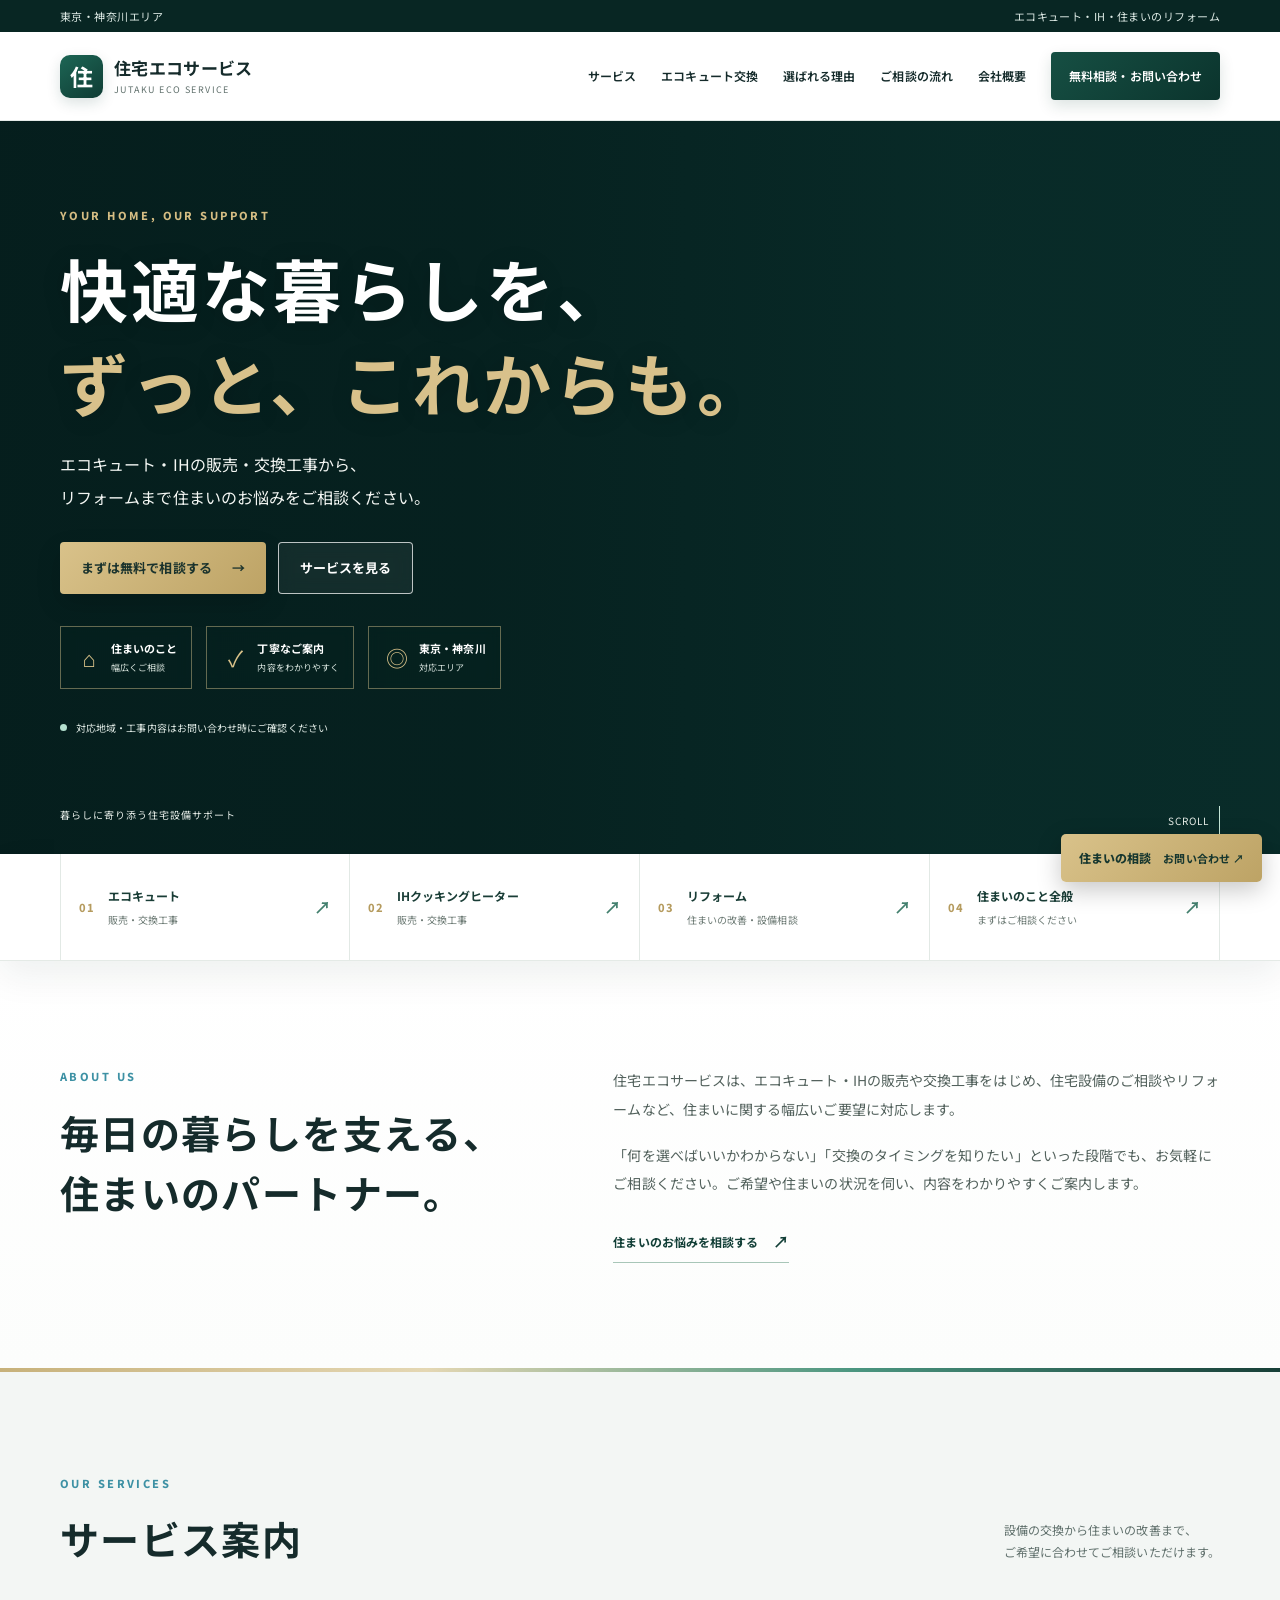
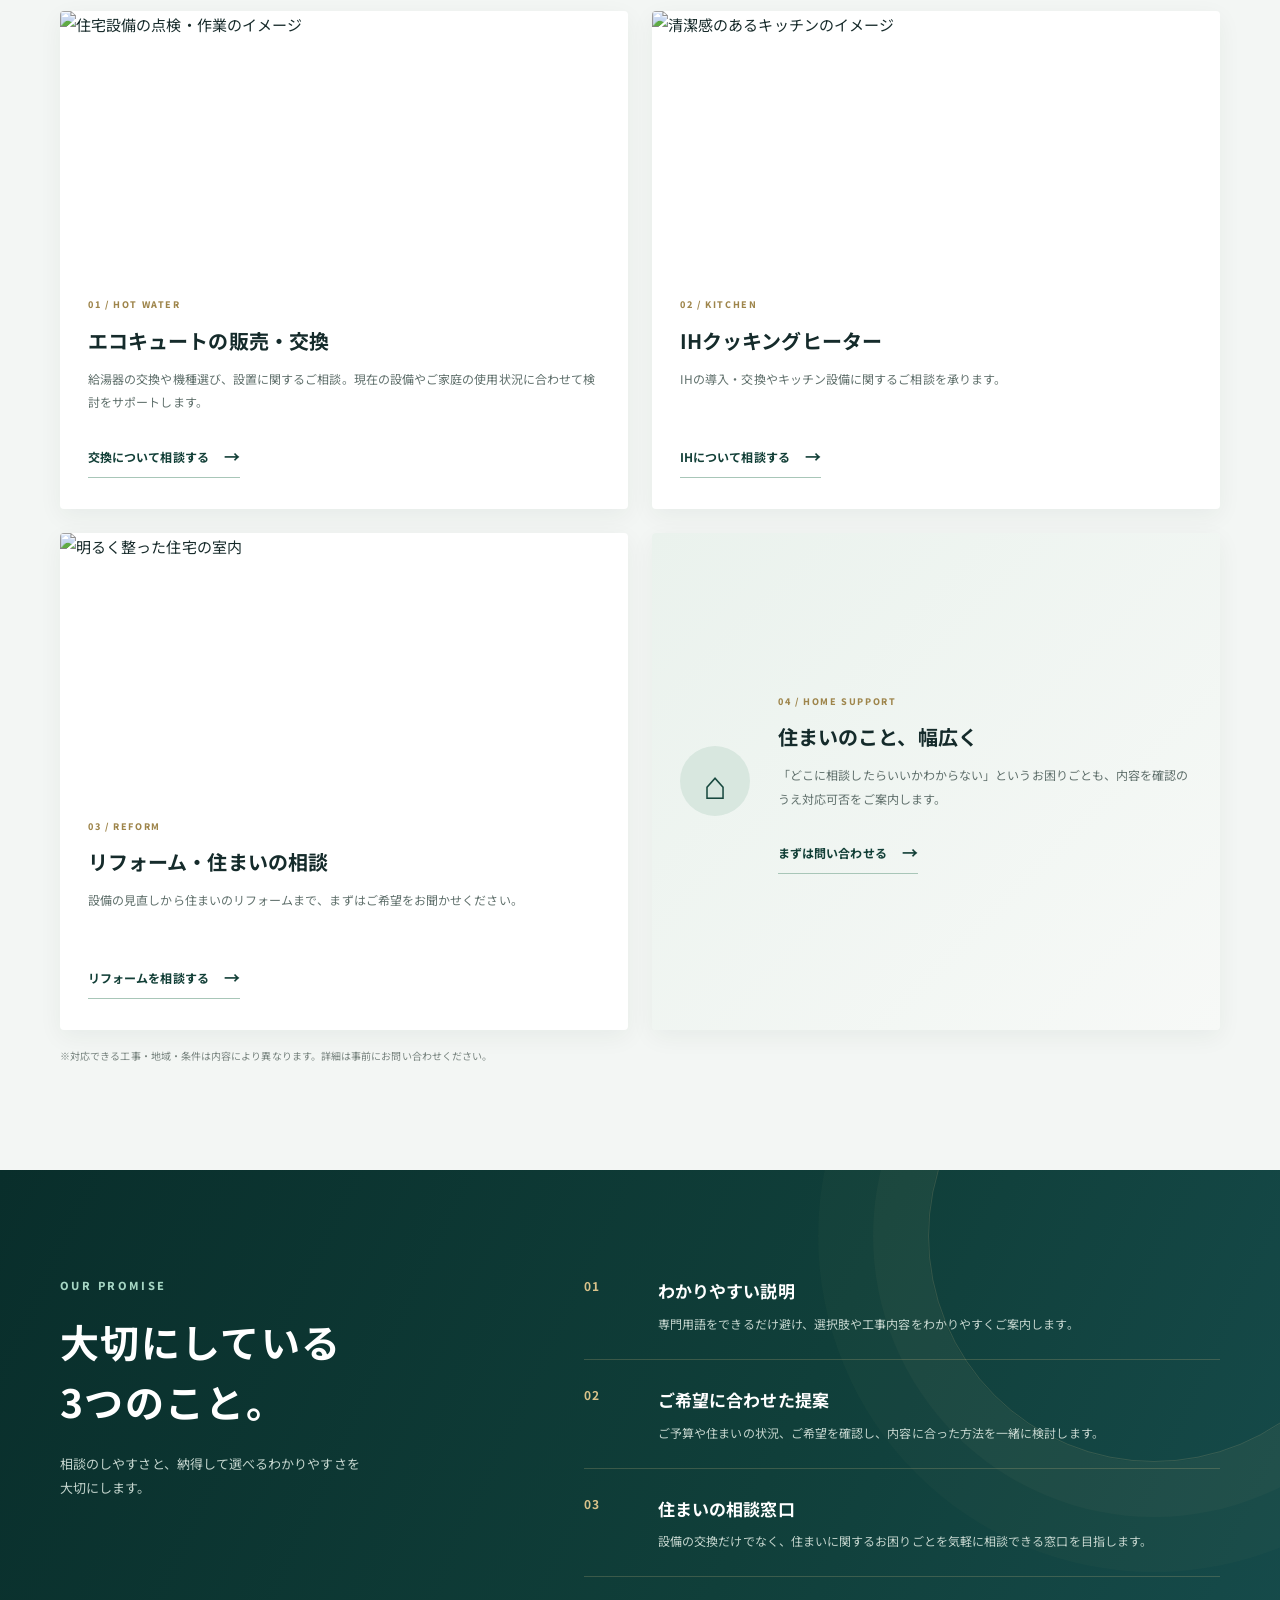
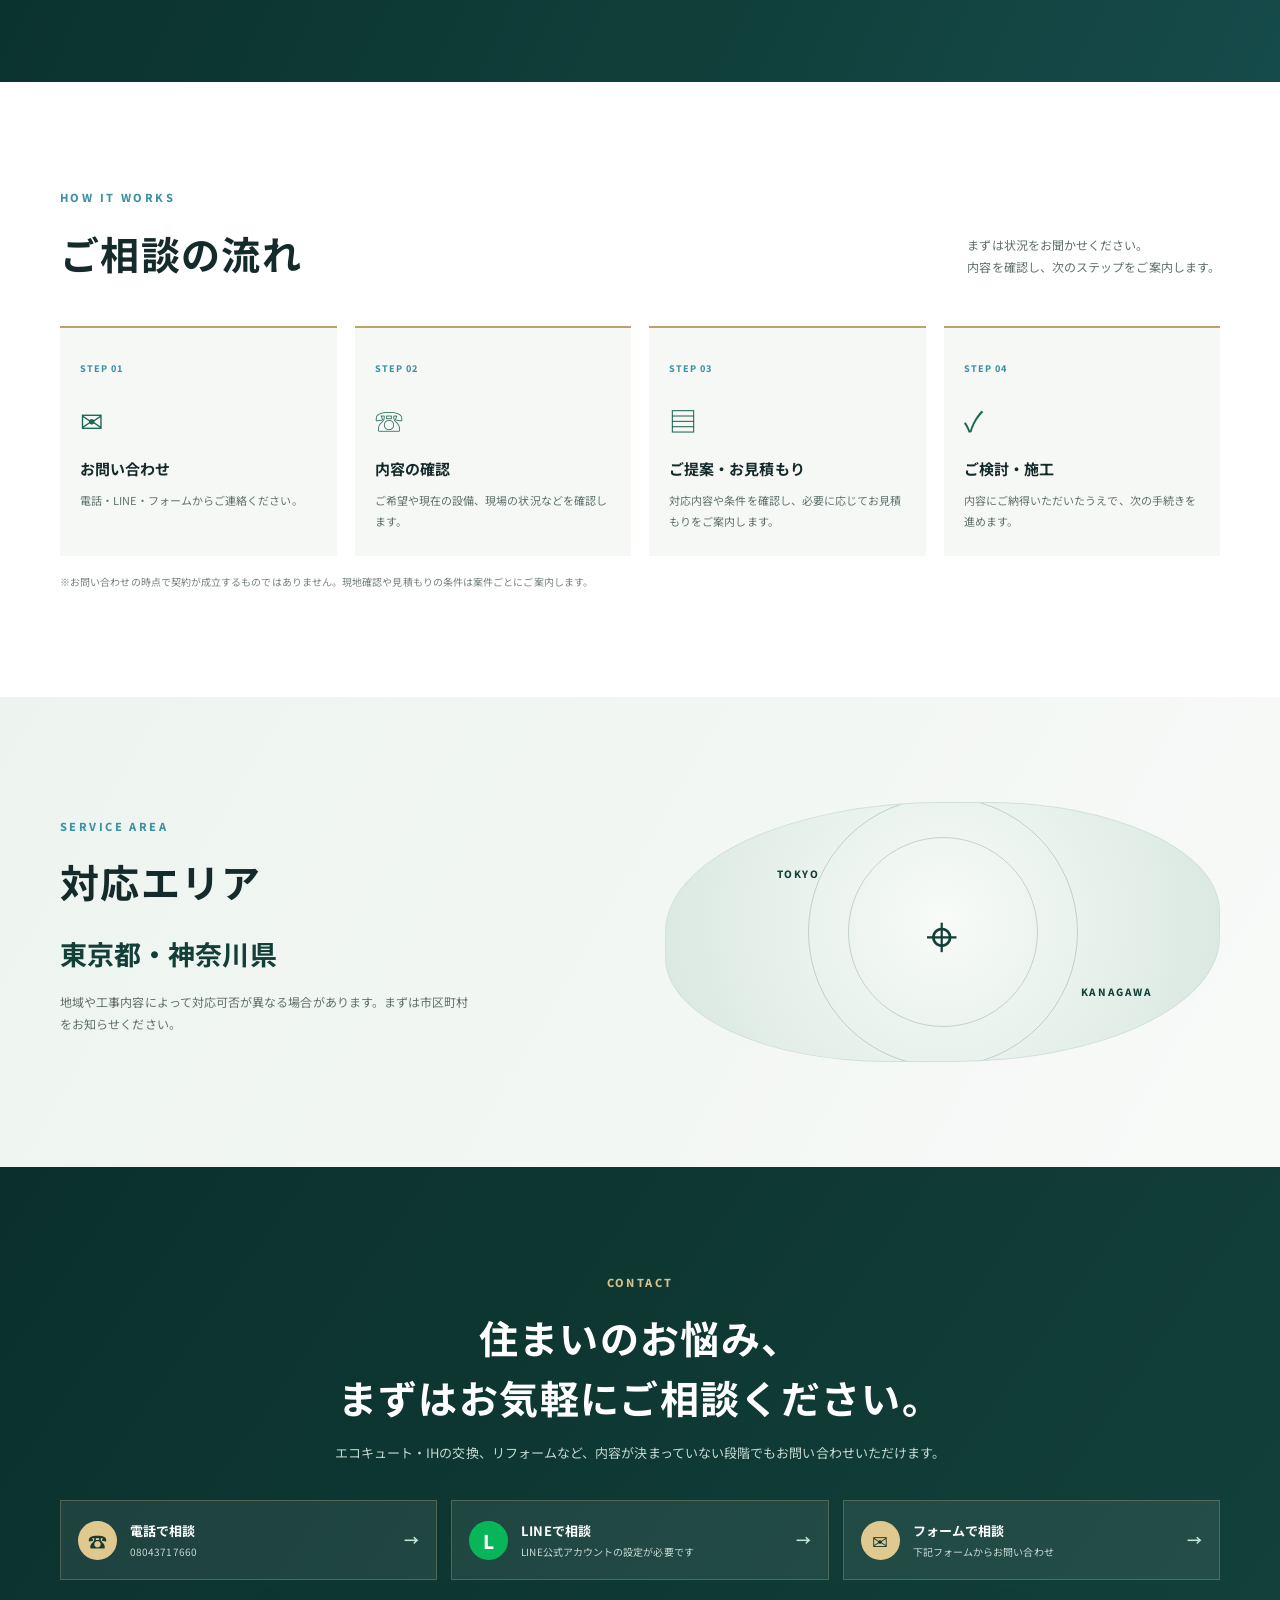
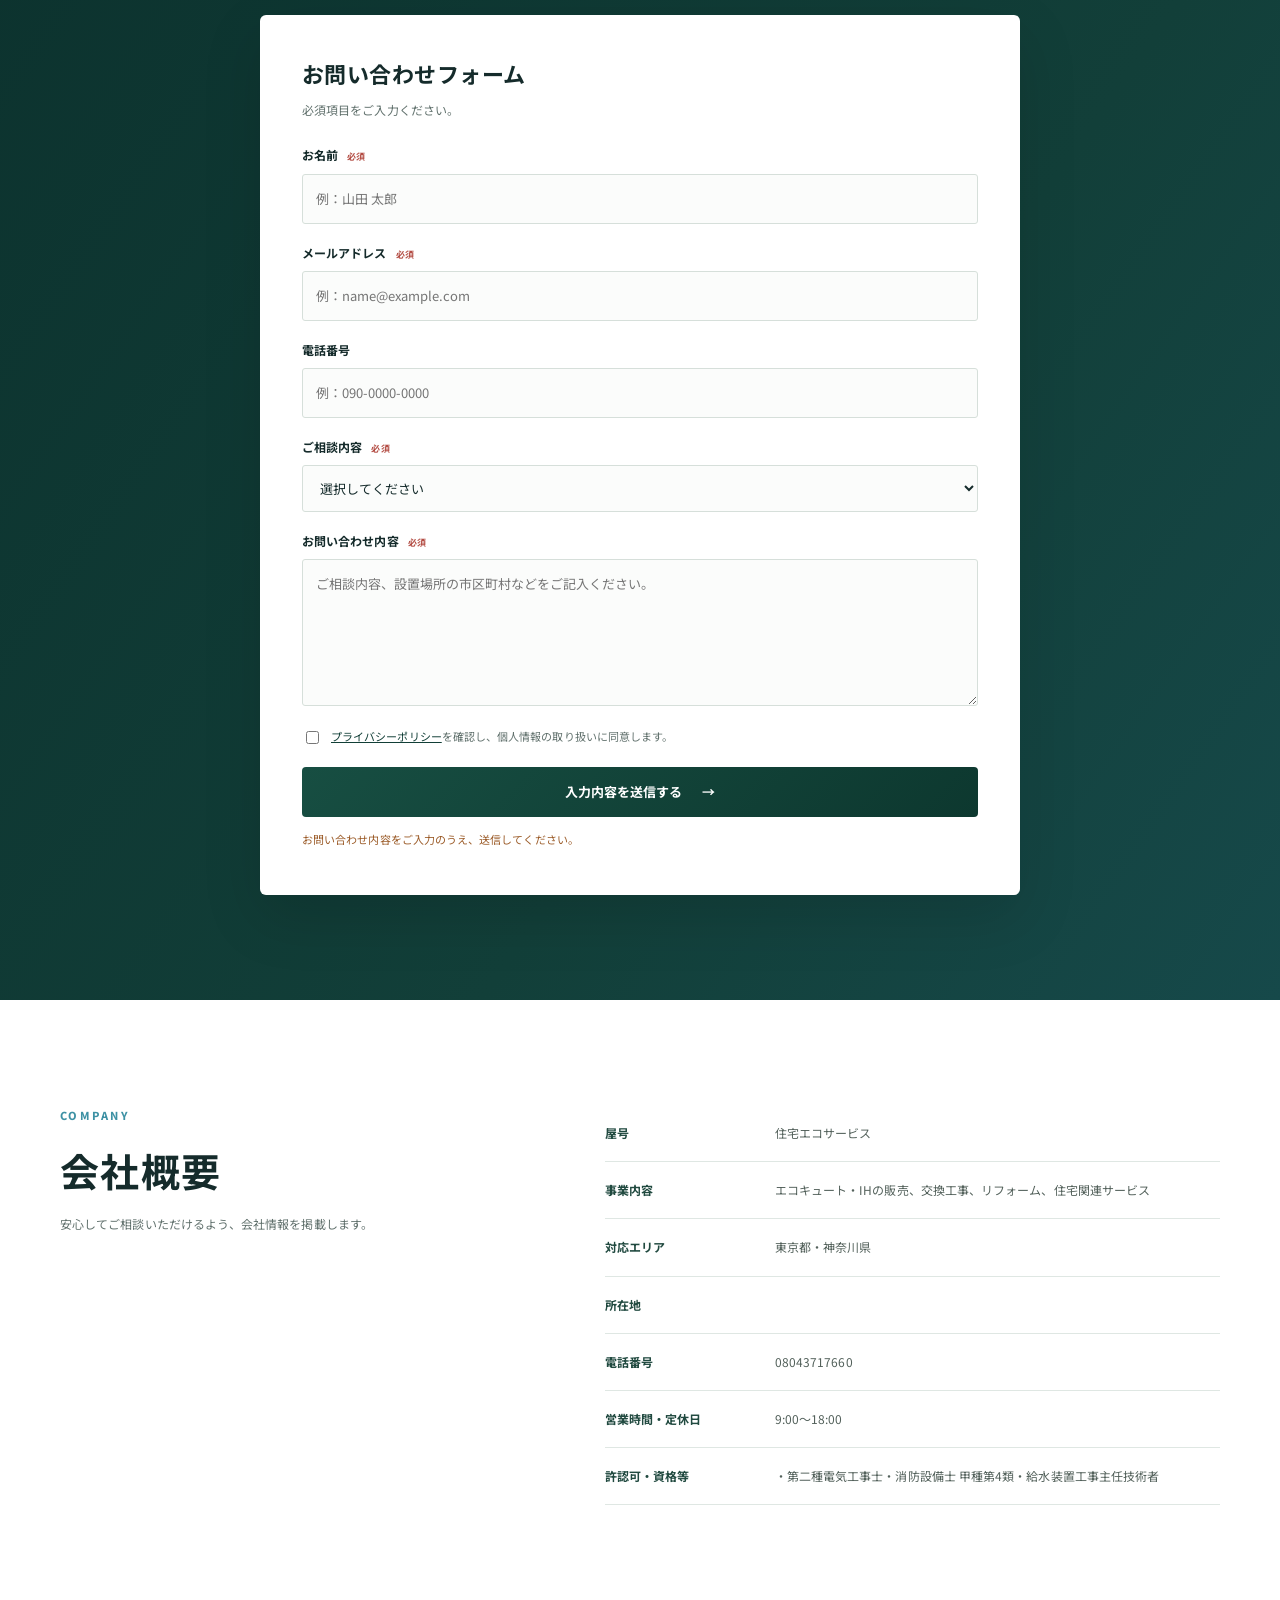
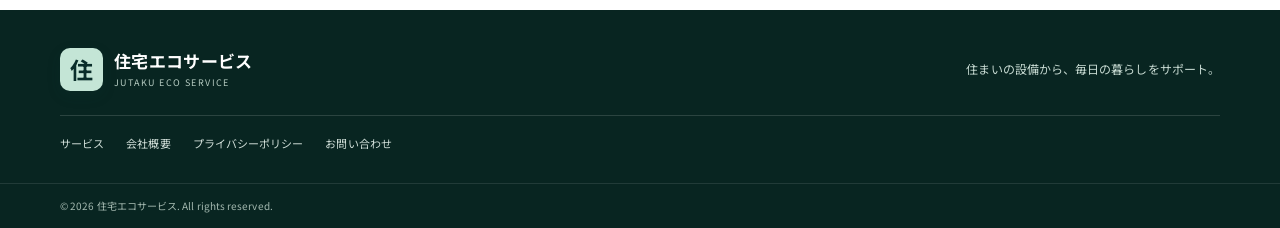
==== index.html @ 327da9f8 "Update index.html" ====
<!doctype html>
<html lang="ja">
<head>
<meta name="google-site-verification" content="VmZKm5bD_wl3BYx6gz7eP-5WOwUDDhi-IfYARlRpMyg" />
  <meta charset="utf-8">
  <meta name="viewport" content="width=device-width, initial-scale=1">
  <meta name="theme-color" content="#123e36">
  <meta name="description" content="住宅エコサービスは、東京・神奈川エリアでエコキュート・IHの販売交換、住宅設備、リフォームなど住まいのお困りごとをサポートします。">
  <title>住宅エコサービス｜住まいの設備・リフォーム</title>
  <link rel="stylesheet" href="style.css">
  <script src="config.js" defer></script>
  <script src="script.js" defer></script>
</head>
<body>
  <a class="skip-link" href="#main">本文へスキップ</a>
  <div class="topbar">
    <div class="container topbar-inner">
      <span>東京・神奈川エリア</span>
      <span>エコキュート・IH・住まいのリフォーム</span>
    </div>
  </div>

  <header class="site-header">
    <div class="container header-inner">
      <a class="brand" href="#top" aria-label="住宅エコサービス トップ">
        <span class="brand-mark" aria-hidden="true">住</span>
        <span class="brand-copy"><strong>住宅エコサービス</strong><small>JUTAKU ECO SERVICE</small></span>
      </a>
      <button class="menu-toggle" type="button" aria-expanded="false" aria-controls="site-nav">
        <span></span><span></span><span></span><span class="sr-only">メニュー</span>
      </button>
      <nav id="site-nav" class="site-nav" aria-label="メインメニュー">
        <a href="#services">サービス</a>
       <a href="ecocute.html">エコキュート交換</a>
        <a href="#strengths">選ばれる理由</a>
        <a href="#flow">ご相談の流れ</a>
        <a href="#company">会社概要</a>
        <a class="nav-cta" href="#contact">無料相談・お問い合わせ</a>
      </nav>
    </div>
  </header>

  <main id="main">
    <section class="hero" id="top">
      <div class="hero-photo" role="img" aria-label="明るく清潔な現代の住宅"></div>
      <div class="hero-shade"></div>
      <div class="container hero-content">
        <p class="eyebrow light">YOUR HOME, OUR SUPPORT</p>
        <h1>快適な暮らしを、<br><span>ずっと、これからも。</span></h1>
        <p class="hero-lead">エコキュート・IHの販売・交換工事から、<br>リフォームまで住まいのお悩みをご相談ください。</p>
        <div class="hero-actions">
          <a class="button button-primary" href="#contact">まずは無料で相談する <span aria-hidden="true">→</span></a>
          <a class="button button-ghost" href="#services">サービスを見る</a>
        </div>
        <div class="hero-trust">
          <div><span class="trust-icon">⌂</span><strong>住まいのこと</strong><small>幅広くご相談</small></div>
          <div><span class="trust-icon">✓</span><strong>丁寧なご案内</strong><small>内容をわかりやすく</small></div>
          <div><span class="trust-icon">◎</span><strong>東京・神奈川</strong><small>対応エリア</small></div>
        </div>
        <div class="hero-note"><span class="note-dot"></span>対応地域・工事内容はお問い合わせ時にご確認ください</div>
      </div>
      <div class="hero-bottom container">
        <span>暮らしに寄り添う住宅設備サポート</span>
        <span class="scroll-label">SCROLL <i></i></span>
      </div>
    </section>

    <section class="quick-services" aria-label="主なサービス">
      <div class="container quick-service-grid">
        <a href="#services"><span class="quick-number">01</span><span><strong>エコキュート</strong><small>販売・交換工事</small></span><b aria-hidden="true">↗</b></a>
        <a href="#services"><span class="quick-number">02</span><span><strong>IHクッキングヒーター</strong><small>販売・交換工事</small></span><b aria-hidden="true">↗</b></a>
        <a href="#services"><span class="quick-number">03</span><span><strong>リフォーム</strong><small>住まいの改善・設備相談</small></span><b aria-hidden="true">↗</b></a>
        <a href="#services"><span class="quick-number">04</span><span><strong>住まいのこと全般</strong><small>まずはご相談ください</small></span><b aria-hidden="true">↗</b></a>
      </div>
    </section>

    <section class="intro section-pad">
      <div class="container intro-grid">
        <div>
          <p class="eyebrow">ABOUT US</p>
          <h2>毎日の暮らしを支える、<br>住まいのパートナー。</h2>
        </div>
        <div class="intro-copy">
          <p>住宅エコサービスは、エコキュート・IHの販売や交換工事をはじめ、住宅設備のご相談やリフォームなど、住まいに関する幅広いご要望に対応します。</p>
          <p>「何を選べばいいかわからない」「交換のタイミングを知りたい」といった段階でも、お気軽にご相談ください。ご希望や住まいの状況を伺い、内容をわかりやすくご案内します。</p>
          <a class="text-link" href="#contact">住まいのお悩みを相談する <span aria-hidden="true">↗</span></a>
        </div>
      </div>
    </section>

    <section class="services section-pad" id="services">
      <div class="container">
        <div class="section-heading">
          <div><p class="eyebrow">OUR SERVICES</p><h2>サービス案内</h2></div>
          <p>設備の交換から住まいの改善まで、<br class="desktop-only">ご希望に合わせてご相談いただけます。</p>
        </div>
        <div class="service-grid">
          <article class="service-card service-featured">
            <img src="https://images.unsplash.com/photo-1621905251189-08b45d6a269e?auto=format&fit=crop&w=1000&q=85" alt="住宅設備の点検・作業のイメージ" loading="lazy">
            <div class="service-body">
              <span class="service-number">01 / HOT WATER</span>
              <h3>エコキュートの販売・交換</h3>
              <p>給湯器の交換や機種選び、設置に関するご相談。現在の設備やご家庭の使用状況に合わせて検討をサポートします。</p>
              <a href="#contact" class="text-link">交換について相談する <span aria-hidden="true">→</span></a>
            </div>
          </article>
          <article class="service-card">
            <img src="https://images.unsplash.com/photo-1556911220-e15b29be8c8f?auto=format&fit=crop&w=900&q=85" alt="清潔感のあるキッチンのイメージ" loading="lazy">
            <div class="service-body">
              <span class="service-number">02 / KITCHEN</span>
              <h3>IHクッキングヒーター</h3>
              <p>IHの導入・交換やキッチン設備に関するご相談を承ります。</p>
              <a href="#contact" class="text-link">IHについて相談する <span aria-hidden="true">→</span></a>
            </div>
          </article>
          <article class="service-card">
            <img src="https://images.unsplash.com/photo-1600607687939-ce8a6c25118c?auto=format&fit=crop&w=900&q=85" alt="明るく整った住宅の室内" loading="lazy">
            <div class="service-body">
              <span class="service-number">03 / REFORM</span>
              <h3>リフォーム・住まいの相談</h3>
              <p>設備の見直しから住まいのリフォームまで、まずはご希望をお聞かせください。</p>
              <a href="#contact" class="text-link">リフォームを相談する <span aria-hidden="true">→</span></a>
            </div>
          </article>
          <article class="service-card service-simple">
            <div class="simple-icon" aria-hidden="true">⌂</div>
            <div class="service-body">
              <span class="service-number">04 / HOME SUPPORT</span>
              <h3>住まいのこと、幅広く</h3>
              <p>「どこに相談したらいいかわからない」というお困りごとも、内容を確認のうえ対応可否をご案内します。</p>
              <a href="#contact" class="text-link">まずは問い合わせる <span aria-hidden="true">→</span></a>
            </div>
          </article>
        </div>
        <p class="small-note">※対応できる工事・地域・条件は内容により異なります。詳細は事前にお問い合わせください。</p>
      </div>
    </section>

    <section class="promise section-pad" id="strengths">
      <div class="container promise-grid">
        <div class="promise-heading">
          <p class="eyebrow light">OUR PROMISE</p>
          <h2>大切にしている<br>3つのこと。</h2>
          <p>相談のしやすさと、納得して選べるわかりやすさを大切にします。</p>
        </div>
        <div class="promise-list">
          <article><span>01</span><div><h3>わかりやすい説明</h3><p>専門用語をできるだけ避け、選択肢や工事内容をわかりやすくご案内します。</p></div></article>
          <article><span>02</span><div><h3>ご希望に合わせた提案</h3><p>ご予算や住まいの状況、ご希望を確認し、内容に合った方法を一緒に検討します。</p></div></article>
          <article><span>03</span><div><h3>住まいの相談窓口</h3><p>設備の交換だけでなく、住まいに関するお困りごとを気軽に相談できる窓口を目指します。</p></div></article>
        </div>
      </div>
    </section>

    <section class="flow section-pad" id="flow">
      <div class="container">
        <div class="section-heading">
          <div><p class="eyebrow">HOW IT WORKS</p><h2>ご相談の流れ</h2></div>
          <p>まずは状況をお聞かせください。<br class="desktop-only">内容を確認し、次のステップをご案内します。</p>
        </div>
        <div class="flow-grid">
          <article><span class="flow-no">STEP 01</span><div class="flow-icon" aria-hidden="true">✉</div><h3>お問い合わせ</h3><p>電話・LINE・フォームからご連絡ください。</p></article>
          <article><span class="flow-no">STEP 02</span><div class="flow-icon" aria-hidden="true">☏</div><h3>内容の確認</h3><p>ご希望や現在の設備、現場の状況などを確認します。</p></article>
          <article><span class="flow-no">STEP 03</span><div class="flow-icon" aria-hidden="true">▤</div><h3>ご提案・お見積もり</h3><p>対応内容や条件を確認し、必要に応じてお見積もりをご案内します。</p></article>
          <article><span class="flow-no">STEP 04</span><div class="flow-icon" aria-hidden="true">✓</div><h3>ご検討・施工</h3><p>内容にご納得いただいたうえで、次の手続きを進めます。</p></article>
        </div>
        <p class="small-note">※お問い合わせの時点で契約が成立するものではありません。現地確認や見積もりの条件は案件ごとにご案内します。</p>
      </div>
    </section>

    <section class="area section-pad">
      <div class="container area-inner">
        <div><p class="eyebrow">SERVICE AREA</p><h2>対応エリア</h2><p class="area-large">東京都・神奈川県</p><p>地域や工事内容によって対応可否が異なる場合があります。まずは市区町村をお知らせください。</p></div>
        <div class="area-art" aria-hidden="true"><div class="area-circle circle-one"></div><div class="area-circle circle-two"></div><div class="area-pin">⌖</div><span>TOKYO</span><span>KANAGAWA</span></div>
      </div>
    </section>

    <section class="contact section-pad" id="contact">
      <div class="container">
        <div class="contact-heading">
          <p class="eyebrow light">CONTACT</p>
          <h2>住まいのお悩み、<br>まずはお気軽にご相談ください。</h2>
          <p>エコキュート・IHの交換、リフォームなど、内容が決まっていない段階でもお問い合わせいただけます。</p>
        </div>
        <div class="contact-options">
          <a class="contact-option" data-contact="phone" href="#contact-form">
            <span class="contact-symbol" aria-hidden="true">☎</span><span><strong>電話で相談</strong><small data-label="phone">電話番号の設定が必要です</small></span><b aria-hidden="true">→</b>
          </a>
          <a class="contact-option" data-contact="line" href="#contact-form">
            <span class="contact-symbol line-symbol" aria-hidden="true">L</span><span><strong>LINEで相談</strong><small data-label="line">LINE公式アカウントの設定が必要です</small></span><b aria-hidden="true">→</b>
          </a>
          <a class="contact-option" href="#contact-form">
            <span class="contact-symbol" aria-hidden="true">✉</span><span><strong>フォームで相談</strong><small>下記フォームからお問い合わせ</small></span><b aria-hidden="true">→</b>
          </a>
        </div>
        <div class="form-panel" id="contact-form">
          <div class="form-heading"><h3>お問い合わせフォーム</h3><p>必須項目をご入力ください。</p></div>
          <form id="inquiry-form">
            <div class="form-row">
              <label for="name">お名前 <em>必須</em></label>
              <input id="name" name="name" autocomplete="name" required maxlength="80" placeholder="例：山田 太郎">
            </div>
            <div class="form-row">
              <label for="email">メールアドレス <em>必須</em></label>
              <input id="email" name="email" type="email" autocomplete="email" required maxlength="254" placeholder="例：name@example.com">
            </div>
            <div class="form-row">
              <label for="phone">電話番号</label>
              <input id="phone" name="phone" type="tel" autocomplete="tel" maxlength="30" placeholder="例：090-0000-0000">
            </div>
            <div class="form-row">
              <label for="service">ご相談内容 <em>必須</em></label>
              <select id="service" name="service" required>
                <option value="">選択してください</option>
                <option>エコキュート</option><option>IHクッキングヒーター</option><option>リフォーム</option><option>その他の住まいの相談</option>
              </select>
            </div>
            <div class="form-row">
              <label for="message">お問い合わせ内容 <em>必須</em></label>
              <textarea id="message" name="message" rows="5" required maxlength="3000" placeholder="ご相談内容、設置場所の市区町村などをご記入ください。"></textarea>
            </div>
            <label class="privacy-check"><input type="checkbox" id="privacy-consent" required> <span><a href="privacy.html" target="_blank" rel="noopener">プライバシーポリシー</a>を確認し、個人情報の取り扱いに同意します。</span></label>
            <button class="button button-primary submit-button" type="submit">入力内容を送信する <span aria-hidden="true">→</span></button>
            <p id="form-status" class="form-status" role="status" aria-live="polite">お問い合わせ内容をご入力のうえ、送信してください。</p>
            <p class="small-note"></p>
          </form>
        </div>
      </div>
    </section>

    <section class="company section-pad" id="company">
      <div class="container company-grid">
        <div><p class="eyebrow">COMPANY</p><h2>会社概要</h2><p>安心してご相談いただけるよう、会社情報を掲載します。</p></div>
        <dl class="company-table">
          <div><dt>屋号</dt><dd>住宅エコサービス</dd></div>
          <div><dt>事業内容</dt><dd>エコキュート・IHの販売、交換工事、リフォーム、住宅関連サービス</dd></div>
          <div><dt>対応エリア</dt><dd>東京都・神奈川県</dd></div>
          <div><dt>所在地</dt><dd data-company="address"></dd></div>
          <div><dt>電話番号</dt><dd data-company="phone"></dd></div>
          <div><dt>営業時間・定休日</dt><dd data-company="hours">お問い合わせ内容をご入力のうえ、送信してください。</dd></div>
          <div><dt>許認可・資格等</dt><dd data-company="licenses">・第二種電気工事士・消防設備士 甲種第4類・給水装置工事主任技術者</dd></div>
        </dl>
      </div>
    </section>
  </main>

  <footer class="site-footer">
    <div class="container footer-main">
      <a class="brand brand-footer" href="#top"><span class="brand-mark" aria-hidden="true">住</span><span class="brand-copy"><strong>住宅エコサービス</strong><small>JUTAKU ECO SERVICE</small></span></a>
      <p>住まいの設備から、毎日の暮らしをサポート。</p>
      <div class="footer-links"><a href="#services">サービス</a><a href="#company">会社概要</a><a href="privacy.html">プライバシーポリシー</a><a href="#contact">お問い合わせ</a></div>
    </div>
    <div class="footer-bottom"><div class="container">© <span id="year"></span> 住宅エコサービス. All rights reserved.</div></div>
  </footer>
  <a class="floating-contact" href="#contact"><span>住まいの相談</span><b>お問い合わせ ↗</b></a>
</body>
</html>
---- style.css ----
@import url('https://fonts.googleapis.com/css2?family=Noto+Sans+JP:wght@400;500;600;700;800&display=swap');
:root{--green:#17483e;--green-dark:#10362f;--green-light:#e9f1ed;--blue:#5a9bb0;--ink:#202b29;--muted:#66736f;--paper:#fff;--soft:#f5f8f6;--line:#dfe7e3;--max:1160px}
*{box-sizing:border-box}html{scroll-behavior:smooth;scroll-padding-top:90px}body{margin:0;color:var(--ink);font-family:"Noto Sans JP",sans-serif;line-height:1.85;background:#fff;font-size:15px}img{display:block;max-width:100%}a{color:inherit}button,input,select,textarea{font:inherit}.container{width:min(var(--max),calc(100% - 48px));margin-inline:auto}.skip-link{position:absolute;left:-9999px;top:0}.skip-link:focus{left:10px;z-index:99;background:#fff;padding:10px}.sr-only{position:absolute;width:1px;height:1px;padding:0;margin:-1px;overflow:hidden;clip:rect(0,0,0,0);white-space:nowrap;border:0}
.topbar{background:var(--green-dark);color:#e7f1ed;font-size:11px;letter-spacing:.04em}.topbar-inner{display:flex;justify-content:space-between;padding:6px 0}.site-header{position:sticky;top:0;z-index:20;background:rgba(255,255,255,.96);backdrop-filter:blur(12px);border-bottom:1px solid rgba(223,231,227,.8)}.header-inner{display:flex;align-items:center;justify-content:space-between;min-height:82px;gap:28px}.brand{display:flex;align-items:center;gap:11px;text-decoration:none;flex-shrink:0}.brand-mark{width:43px;height:43px;display:grid;place-items:center;border-radius:12px;background:var(--green);color:#fff;font-size:23px;font-weight:700}.brand-copy{display:flex;flex-direction:column;line-height:1.4}.brand-copy strong{font-size:17px;letter-spacing:.02em}.brand-copy small{font-size:9px;color:var(--muted);letter-spacing:.16em;margin-top:4px}.site-nav{display:flex;align-items:center;gap:25px}.site-nav a{font-size:12px;text-decoration:none;white-space:nowrap;font-weight:600}.site-nav a:hover,.footer-links a:hover{color:var(--blue)}.site-nav .nav-cta{background:var(--green);color:#fff;padding:12px 17px;border-radius:4px}.menu-toggle{display:none}
.hero{position:relative;min-height:610px;display:flex;align-items:center;color:#fff;overflow:hidden;background:var(--green-dark)}.hero-photo{position:absolute;inset:0;background:url("https://images.unsplash.com/photo-1600607687939-ce8a6c25118c?auto=format&fit=crop&w=2000&q=90") center 55%/cover no-repeat;transform:scale(1.02)}.hero-shade{position:absolute;inset:0;background:linear-gradient(90deg,rgba(12,42,36,.88) 0%,rgba(12,42,36,.70) 43%,rgba(12,42,36,.12) 100%)}.hero-content{position:relative;z-index:1;padding-top:72px;padding-bottom:100px}.eyebrow{color:var(--blue);font-size:11px;font-weight:800;letter-spacing:.19em;margin:0 0 15px}.eyebrow.light{color:#a6d6c4}.hero h1{font-size:clamp(34px,5vw,59px);line-height:1.45;letter-spacing:.025em;margin:0 0 20px;font-weight:700}.hero h1 span{color:#b4e0cf}.hero-lead{font-size:16px;line-height:2;margin:0 0 28px;color:#f0f5f2}.hero-actions{display:flex;gap:12px;flex-wrap:wrap}.button{min-height:49px;padding:13px 21px;display:inline-flex;align-items:center;justify-content:center;gap:20px;border:0;border-radius:4px;text-decoration:none;font-weight:700;font-size:13px;cursor:pointer;transition:transform .2s,background .2s}.button:hover{transform:translateY(-2px)}.button-primary{background:#c4e5d6;color:var(--green-dark)}.button-primary:hover{background:#d9f0e5}.button-ghost{border:1px solid rgba(255,255,255,.65);color:#fff;background:rgba(255,255,255,.06)}.hero-note{margin-top:30px;font-size:11px;color:#e0eae5;display:flex;align-items:center;gap:9px}.note-dot{width:7px;height:7px;border-radius:50%;background:#b4e0cf}.hero-bottom{position:absolute;z-index:1;bottom:0;left:0;right:0;display:flex;justify-content:space-between;padding-bottom:19px;font-size:10px;letter-spacing:.1em;color:#d4e3dc}.scroll-label{display:flex;align-items:center;gap:10px}.scroll-label i{display:inline-block;height:30px;width:1px;background:#c4e5d6}
.section-pad{padding:94px 0}.intro-grid,.company-grid{display:grid;grid-template-columns:.85fr 1.15fr;gap:90px}.intro h2,.section-heading h2,.promise h2,.area h2,.contact h2,.company h2{font-size:clamp(27px,3.2vw,39px);line-height:1.55;letter-spacing:.015em;margin:0;font-weight:700}.intro-copy p{margin:0 0 17px;color:#52615c;font-size:14px}.text-link{display:inline-flex;align-items:center;gap:15px;color:var(--green);font-weight:700;font-size:12px;text-decoration:none;border-bottom:1px solid #a8c6b8;padding:5px 0}.text-link span{font-size:16px}.intro-copy .text-link{margin-top:7px}
.services{background:var(--soft)}.section-heading{display:flex;justify-content:space-between;align-items:end;gap:35px;margin-bottom:37px}.section-heading>p{font-size:12px;color:var(--muted);margin:0 0 5px}.service-grid{display:grid;grid-template-columns:repeat(2,minmax(0,1fr));gap:22px}.service-card{background:#fff;border:1px solid var(--line);min-width:0;transition:box-shadow .25s,transform .25s}.service-card:hover{transform:translateY(-3px);box-shadow:0 14px 35px rgba(24,58,47,.08)}.service-card img{width:100%;height:230px;object-fit:cover}.service-body{padding:25px 27px 29px}.service-number{font-size:9px;color:var(--blue);letter-spacing:.16em;font-weight:800}.service-body h3{font-size:19px;line-height:1.55;margin:9px 0 11px}.service-body p{font-size:12px;color:var(--muted);min-height:54px;margin:0 0 16px}.service-simple{display:flex;align-items:center;min-height:270px;background:#eaf2ee}.simple-icon{margin-left:28px;width:70px;height:70px;flex:0 0 70px;display:grid;place-items:center;border-radius:50%;background:#d2e5db;color:var(--green);font-size:39px}.small-note{font-size:10px;color:#77837e;margin:17px 0 0}
.promise{background:var(--green-dark);color:#fff}.promise-grid{display:grid;grid-template-columns:.8fr 1.2fr;gap:100px}.promise-heading>p:last-child{font-size:13px;color:#c3d4cd;margin-top:20px;max-width:300px}.promise-list article{display:grid;grid-template-columns:54px 1fr;gap:20px;padding:24px 0;border-bottom:1px solid rgba(255,255,255,.16)}.promise-list article:first-child{padding-top:0}.promise-list article>span{font-size:12px;color:#a6d6c4;font-weight:700;letter-spacing:.1em}.promise-list h3{font-size:17px;margin:0 0 6px}.promise-list p{font-size:12px;color:#c3d4cd;margin:0}
.flow-grid{display:grid;grid-template-columns:repeat(4,1fr);gap:18px}.flow-grid article{position:relative;background:var(--soft);padding:24px 20px 25px;border-top:2px solid #a8cdbb}.flow-no{font-size:9px;color:var(--blue);font-weight:800;letter-spacing:.12em}.flow-icon{font-size:28px;color:var(--green);margin:15px 0 8px}.flow-grid h3{font-size:15px;margin:0 0 8px}.flow-grid p{font-size:11px;color:var(--muted);margin:0}
.area{background:#edf4f0}.area-inner{display:grid;grid-template-columns:1fr 1fr;gap:50px;align-items:center}.area-large{font-size:27px;color:var(--green);font-weight:700;margin:18px 0 8px}.area-inner>div:first-child>p:last-child{font-size:12px;color:var(--muted);max-width:420px}.area-art{min-height:260px;position:relative;overflow:hidden;display:grid;place-items:center;background:#dce9e2;border-radius:50% 42% 48% 40%}.area-circle{position:absolute;border:1px solid rgba(23,72,62,.2);border-radius:50%;width:270px;height:270px}.circle-two{width:190px;height:190px}.area-pin{font-size:56px;color:var(--green);z-index:1}.area-art span{position:absolute;font-size:10px;font-weight:800;letter-spacing:.16em;color:var(--green)}.area-art span:nth-of-type(1){top:24%;left:20%}.area-art span:nth-of-type(2){right:12%;bottom:23%}
.contact{background:#163f36;color:#fff}.contact-heading{text-align:center;max-width:680px;margin:0 auto 35px}.contact-heading>p:last-child{color:#c6d9d1;font-size:13px}.contact-options{display:grid;grid-template-columns:repeat(3,1fr);gap:12px;margin-bottom:35px}.contact-option{display:flex;align-items:center;gap:13px;padding:18px 17px;background:rgba(255,255,255,.08);border:1px solid rgba(255,255,255,.18);text-decoration:none;min-width:0}.contact-option:hover{background:rgba(255,255,255,.14)}.contact-symbol{width:39px;height:39px;display:grid;place-items:center;border-radius:50%;background:#c4e5d6;color:var(--green-dark);font-size:19px;flex-shrink:0}.line-symbol{font-weight:800}.contact-option>span:nth-child(2){display:flex;flex-direction:column;min-width:0}.contact-option strong{font-size:13px}.contact-option small{font-size:10px;color:#c6d9d1;overflow-wrap:anywhere}.contact-option>b{margin-left:auto;color:#c4e5d6}.form-panel{background:#fff;color:var(--ink);max-width:760px;margin:0 auto;padding:38px 42px;border-radius:5px}.form-heading h3{font-size:22px;margin:0}.form-heading p{font-size:12px;color:var(--muted);margin:5px 0 23px}.form-row{margin-bottom:18px}.form-row label{display:block;font-weight:700;font-size:12px;margin-bottom:7px}.form-row em{font-style:normal;font-size:9px;color:#b34c43;margin-left:6px}.form-row input,.form-row select,.form-row textarea{display:block;width:100%;border:1px solid #d6dfda;border-radius:3px;background:#fbfcfb;padding:12px 13px;outline:none;font-size:13px;color:var(--ink)}.form-row input:focus,.form-row select:focus,.form-row textarea:focus{border-color:#559783;box-shadow:0 0 0 3px rgba(85,151,131,.12)}.form-row textarea{resize:vertical}.privacy-check{display:flex;align-items:flex-start;gap:9px;font-size:11px;color:var(--muted);margin:20px 0}.privacy-check input{margin-top:5px}.privacy-check a{color:var(--green)}.submit-button{width:100%;background:var(--green);color:#fff}.submit-button:hover{background:#235b4f}.form-status{font-size:11px;color:#9b5b28;margin:12px 0 0}.form-status.success{color:#236b4f}.form-status.error{color:#b33e35}.form-panel .small-note{margin-top:8px}
.company-grid{align-items:start}.company-grid>div:first-child>p:last-child{font-size:12px;color:var(--muted)}.company-table{margin:0}.company-table>div{display:grid;grid-template-columns:150px 1fr;border-bottom:1px solid var(--line);padding:15px 0;gap:20px}.company-table dt{font-size:12px;font-weight:700}.company-table dd{font-size:12px;color:#53615b;margin:0;overflow-wrap:anywhere}
.site-footer{background:#102f29;color:#fff}.footer-main{padding:36px 0 30px;display:grid;grid-template-columns:1fr 1fr;gap:22px;align-items:center}.brand-footer .brand-mark{background:#c4e5d6;color:var(--green-dark)}.brand-footer .brand-copy small{color:#b5cbc1}.footer-main>p{font-size:12px;color:#c6d9d1;text-align:right}.footer-links{grid-column:1/-1;display:flex;flex-wrap:wrap;gap:22px;padding-top:17px;border-top:1px solid rgba(255,255,255,.14)}.footer-links a{font-size:11px;color:#d0ded8;text-decoration:none}.footer-bottom{border-top:1px solid rgba(255,255,255,.1);padding:13px 0;font-size:10px;color:#9fb6ac}.floating-contact{position:fixed;right:18px;bottom:18px;z-index:15;display:flex;gap:15px;align-items:center;background:#c4e5d6;color:var(--green-dark);text-decoration:none;padding:13px 18px;border-radius:50px;box-shadow:0 6px 20px rgba(0,0,0,.14);font-size:12px;font-weight:800}
@media(max-width:980px){.site-nav{gap:13px}.site-nav a{font-size:11px}.site-nav .nav-cta{padding:10px}.intro-grid,.company-grid{gap:45px}.promise-grid{gap:50px}.service-card img{height:200px}}
@media(max-width:760px){.container{width:min(var(--max),calc(100% - 36px))}.topbar-inner{font-size:9px;gap:12px}.topbar-inner span:last-child{text-align:right}.header-inner{min-height:70px}.brand-mark{width:38px;height:38px;font-size:20px}.brand-copy strong{font-size:15px}.menu-toggle{display:flex;width:42px;height:42px;border:1px solid var(--line);background:#fff;border-radius:4px;flex-direction:column;justify-content:center;align-items:center;gap:5px}.menu-toggle>span:not(.sr-only){width:18px;height:2px;background:var(--green)}.site-nav{display:none;position:absolute;top:100%;left:0;right:0;background:#fff;border-bottom:1px solid var(--line);padding:14px 22px 22px;align-items:stretch;flex-direction:column;gap:0;box-shadow:0 10px 18px rgba(0,0,0,.06)}.site-nav.is-open{display:flex}.site-nav a{padding:12px 0;font-size:13px;border-bottom:1px solid var(--line)}.site-nav .nav-cta{padding:12px 15px;margin-top:12px;text-align:center;border:0}.hero{min-height:620px}.hero-photo{background-position:60% center}.hero-shade{background:linear-gradient(90deg,rgba(12,42,36,.86),rgba(12,42,36,.45))}.hero-content{padding-top:64px;padding-bottom:105px}.hero h1{font-size:clamp(32px,8vw,46px)}.hero-lead{font-size:13px}.hero-bottom{font-size:9px}.section-pad{padding:66px 0}.intro-grid,.company-grid,.promise-grid,.area-inner{grid-template-columns:1fr;gap:26px}.intro h2,.section-heading h2,.promise h2,.area h2,.contact h2,.company h2{font-size:29px}.intro-copy p{font-size:13px}.section-heading{display:block;margin-bottom:26px}.section-heading>p{margin-top:13px}.service-grid{grid-template-columns:1fr;gap:16px}.service-card img{height:220px}.service-body{padding:21px}.service-body p{min-height:0}.service-simple{min-height:0}.simple-icon{margin-left:20px;width:54px;height:54px;flex-basis:54px;font-size:30px}.promise-list article{grid-template-columns:38px 1fr;gap:12px}.flow-grid{grid-template-columns:repeat(2,1fr);gap:12px}.flow-grid article{padding:18px 15px}.area-art{min-height:220px;max-width:420px;width:100%;margin:auto}.contact-options{grid-template-columns:1fr;gap:9px}.contact-option{padding:14px}.form-panel{padding:25px 20px}.form-heading h3{font-size:20px}.company-table>div{grid-template-columns:115px 1fr;gap:12px}.footer-main{grid-template-columns:1fr;gap:14px}.footer-main>p{text-align:left;margin:0}.footer-links{grid-column:auto;gap:14px}.floating-contact{right:12px;bottom:12px;padding:11px 15px}}
@media(max-width:380px){.container{width:calc(100% - 28px)}.topbar-inner span:last-child{max-width:58%}.hero-actions{align-items:stretch;flex-direction:column;max-width:290px}.hero-actions .button{justify-content:space-between}.flow-grid{grid-template-columns:1fr}.company-table>div{grid-template-columns:100px 1fr}}
@media(prefers-reduced-motion:reduce){html{scroll-behavior:auto}*,*::before,*::after{transition:none!important}}


/* ===== Premium visual refinement ===== */
:root{--green:#123f37;--green-dark:#092d2a;--green-light:#eaf3ee;--blue:#3d91a4;--gold:#c9ad70;--ink:#152b2b;--muted:#61716d;--soft:#f4f7f5}
body{letter-spacing:.005em}
.topbar{background:#082623;color:#dce9e4}
.header-inner{min-height:88px}
.brand-mark{background:linear-gradient(145deg,#1d6655,#0f3c34);box-shadow:0 5px 14px rgba(14,61,51,.15);border-radius:10px}
.site-nav a{font-size:12px}
.site-nav .nav-cta{background:linear-gradient(135deg,#164f43,#0b342d);box-shadow:0 6px 15px rgba(10,55,46,.14);padding:13px 18px}
.hero{min-height:690px}
.hero-photo{background-image:url("https://images.unsplash.com/photo-1600607687939-ce8a6c25118c?auto=format&fit=crop&w=2200&q=90");background-position:center 52%}
.hero-shade{background:linear-gradient(90deg,rgba(5,29,28,.92) 0%,rgba(5,29,28,.75) 37%,rgba(5,29,28,.18) 75%,rgba(5,29,28,.06) 100%)}
.hero-content{padding-top:84px;padding-bottom:118px}
.hero .eyebrow{color:#d5bd83}
.hero h1{font-size:clamp(40px,5.4vw,68px);line-height:1.38;letter-spacing:.045em;text-shadow:0 2px 22px rgba(0,0,0,.18)}
.hero h1 span{color:#d8c18b}
.hero-lead{font-size:16px;line-height:2.05;color:#f4f7f4}
.hero-actions .button-primary{background:linear-gradient(135deg,#d9c28a,#bda365);color:#1b332d;box-shadow:0 10px 25px rgba(0,0,0,.15)}
.hero-actions .button-ghost{border-color:rgba(255,255,255,.72);backdrop-filter:blur(8px)}
.hero-trust{display:flex;gap:14px;margin-top:32px;max-width:570px}
.hero-trust>div{min-width:130px;padding:10px 14px;border:1px solid rgba(218,198,143,.45);background:rgba(6,34,31,.33);backdrop-filter:blur(6px);display:grid;grid-template-columns:28px 1fr;column-gap:8px;align-items:center}
.trust-icon{grid-row:span 2;color:#d9c28a;font-size:22px;text-align:center}
.hero-trust strong{font-size:11px;color:#fff}
.hero-trust small{font-size:9px;color:#d9e4de}
.hero-note{font-size:10px}
.hero-bottom{color:#e8eee9}
.quick-services{position:relative;z-index:2;margin-top:-1px;background:#fff;border-bottom:1px solid #e4eae6;box-shadow:0 14px 35px rgba(14,46,39,.07)}
.quick-service-grid{display:grid;grid-template-columns:repeat(4,1fr)}
.quick-service-grid>a{display:flex;align-items:center;gap:13px;min-height:106px;padding:20px 18px;text-decoration:none;border-right:1px solid #e2e9e5;transition:background .2s}
.quick-service-grid>a:first-child{border-left:1px solid #e2e9e5}
.quick-service-grid>a:hover{background:#f2f7f4}
.quick-number{font-size:11px;letter-spacing:.08em;color:#b59b5e;font-weight:800}
.quick-service-grid>a>span:nth-child(2){display:flex;flex-direction:column;gap:3px;min-width:0}
.quick-service-grid strong{font-size:12px;color:#193d36}
.quick-service-grid small{font-size:10px;color:#6c7a74}
.quick-service-grid b{margin-left:auto;color:#43806e;font-size:17px}
.section-pad{padding:105px 0}
.eyebrow{letter-spacing:.22em}
.intro h2,.section-heading h2,.promise h2,.area h2,.contact h2,.company h2{letter-spacing:.035em}
.intro-grid{gap:105px}
.intro{background:linear-gradient(180deg,#fff 0%,#fcfdfc 100%)}
.intro-copy p{font-size:14px;line-height:2.05}
.services{background:#f3f6f4;position:relative}
.services:before{content:"";display:block;height:4px;width:100%;position:absolute;top:0;background:linear-gradient(90deg,#c7b17a,#e4d7b3,#4b9680,#173f37)}
.section-heading{margin-bottom:43px}
.service-grid{gap:24px}
.service-card{border:0;box-shadow:0 7px 24px rgba(17,54,44,.055);border-radius:4px;overflow:hidden}
.service-card:hover{box-shadow:0 18px 38px rgba(17,54,44,.13)}
.service-card img{height:250px;filter:saturate(.88)}
.service-body{padding:27px 28px 31px}
.service-number{color:#9e854b;letter-spacing:.18em}
.service-body h3{font-size:20px}
.service-body p{font-size:12px;line-height:1.95}
.service-simple{background:linear-gradient(135deg,#eaf2ed,#f7f9f7)}
.simple-icon{background:#d8e7df;color:#17483e}
.promise{background:linear-gradient(115deg,#092e2b,#103f3a 60%,#164b4b);position:relative;overflow:hidden}
.promise:after{content:"";position:absolute;right:-100px;top:-160px;width:450px;height:450px;border:1px solid rgba(213,189,131,.18);border-radius:50%;box-shadow:0 0 0 55px rgba(213,189,131,.035),0 0 0 110px rgba(213,189,131,.025);pointer-events:none}
.promise-grid{position:relative;z-index:1}
.promise-list article{border-color:rgba(213,189,131,.22)}
.promise-list article>span{color:#d9c28a}
.flow-grid article{border-top-color:#bda365;background:#f6f8f6}
.flow-icon{color:#1e6654}
.area{background:linear-gradient(120deg,#edf4ef,#f8faf8)}
.area-art{background:radial-gradient(circle at 50% 45%,#f8fbf8,#d7e7df);border:1px solid #d2e0d8}
.contact{background:linear-gradient(125deg,#0b302c,#123f39 65%,#16494a)}
.contact-heading .eyebrow{color:#d9c28a}
.contact-options{gap:14px}
.contact-option{border-color:rgba(218,198,143,.25);background:rgba(255,255,255,.075);transition:transform .2s,background .2s}
.contact-option:hover{transform:translateY(-3px);background:rgba(255,255,255,.12)}
.contact-symbol{background:#e0c98e;color:#173b33}
.line-symbol{background:#08b65a;color:white}
.form-panel{box-shadow:0 22px 60px rgba(0,0,0,.13);border-radius:6px}
.form-heading h3{letter-spacing:.02em}
.submit-button{background:linear-gradient(135deg,#174e42,#0d382f)}
.company-table>div{padding:17px 0}
.company-table dt{color:#214a40}
.site-footer{background:#082521}
.footer-bottom{color:#a4b9b0}
.floating-contact{background:linear-gradient(135deg,#d9c28a,#bda365);color:#17372f;border-radius:5px;padding:13px 18px;gap:12px;box-shadow:0 8px 24px rgba(0,0,0,.22)}
.floating-contact b{font-size:11px}
@media(max-width:980px){.hero{min-height:650px}.quick-service-grid>a{padding:16px 12px;gap:8px}.quick-service-grid strong{font-size:11px}.hero-trust>div{min-width:115px}}
@media(max-width:760px){
 .header-inner{min-height:72px}
 .hero{min-height:670px}
 .hero-photo{background-position:62% center}
 .hero-shade{background:linear-gradient(90deg,rgba(5,29,28,.88),rgba(5,29,28,.63) 65%,rgba(5,29,28,.30))}
 .hero-content{padding-top:65px;padding-bottom:115px}
 .hero h1{font-size:clamp(37px,9vw,52px);line-height:1.48}
 .hero-trust{gap:7px;flex-wrap:wrap}
 .hero-trust>div{min-width:0;flex:1;padding:8px 7px;grid-template-columns:22px 1fr;column-gap:5px}
 .hero-trust strong{font-size:9px}
 .hero-trust small{font-size:8px}
 .quick-service-grid{grid-template-columns:repeat(2,1fr)}
 .quick-service-grid>a{min-height:82px;border-bottom:1px solid #e2e9e5;padding:14px 10px}
 .quick-service-grid>a:nth-child(odd){border-left:1px solid #e2e9e5}
 .quick-service-grid strong{font-size:11px}
 .quick-service-grid small{font-size:9px}
 .section-pad{padding:72px 0}
 .service-card img{height:220px}
 .intro-grid{gap:22px}
 .floating-contact{right:10px;bottom:10px}
}
@media(max-width:380px){.hero-trust>div{flex-basis:100%}.hero-trust{max-width:260px}.quick-service-grid>a{gap:7px;padding:12px 8px}.quick-number{font-size:9px}}
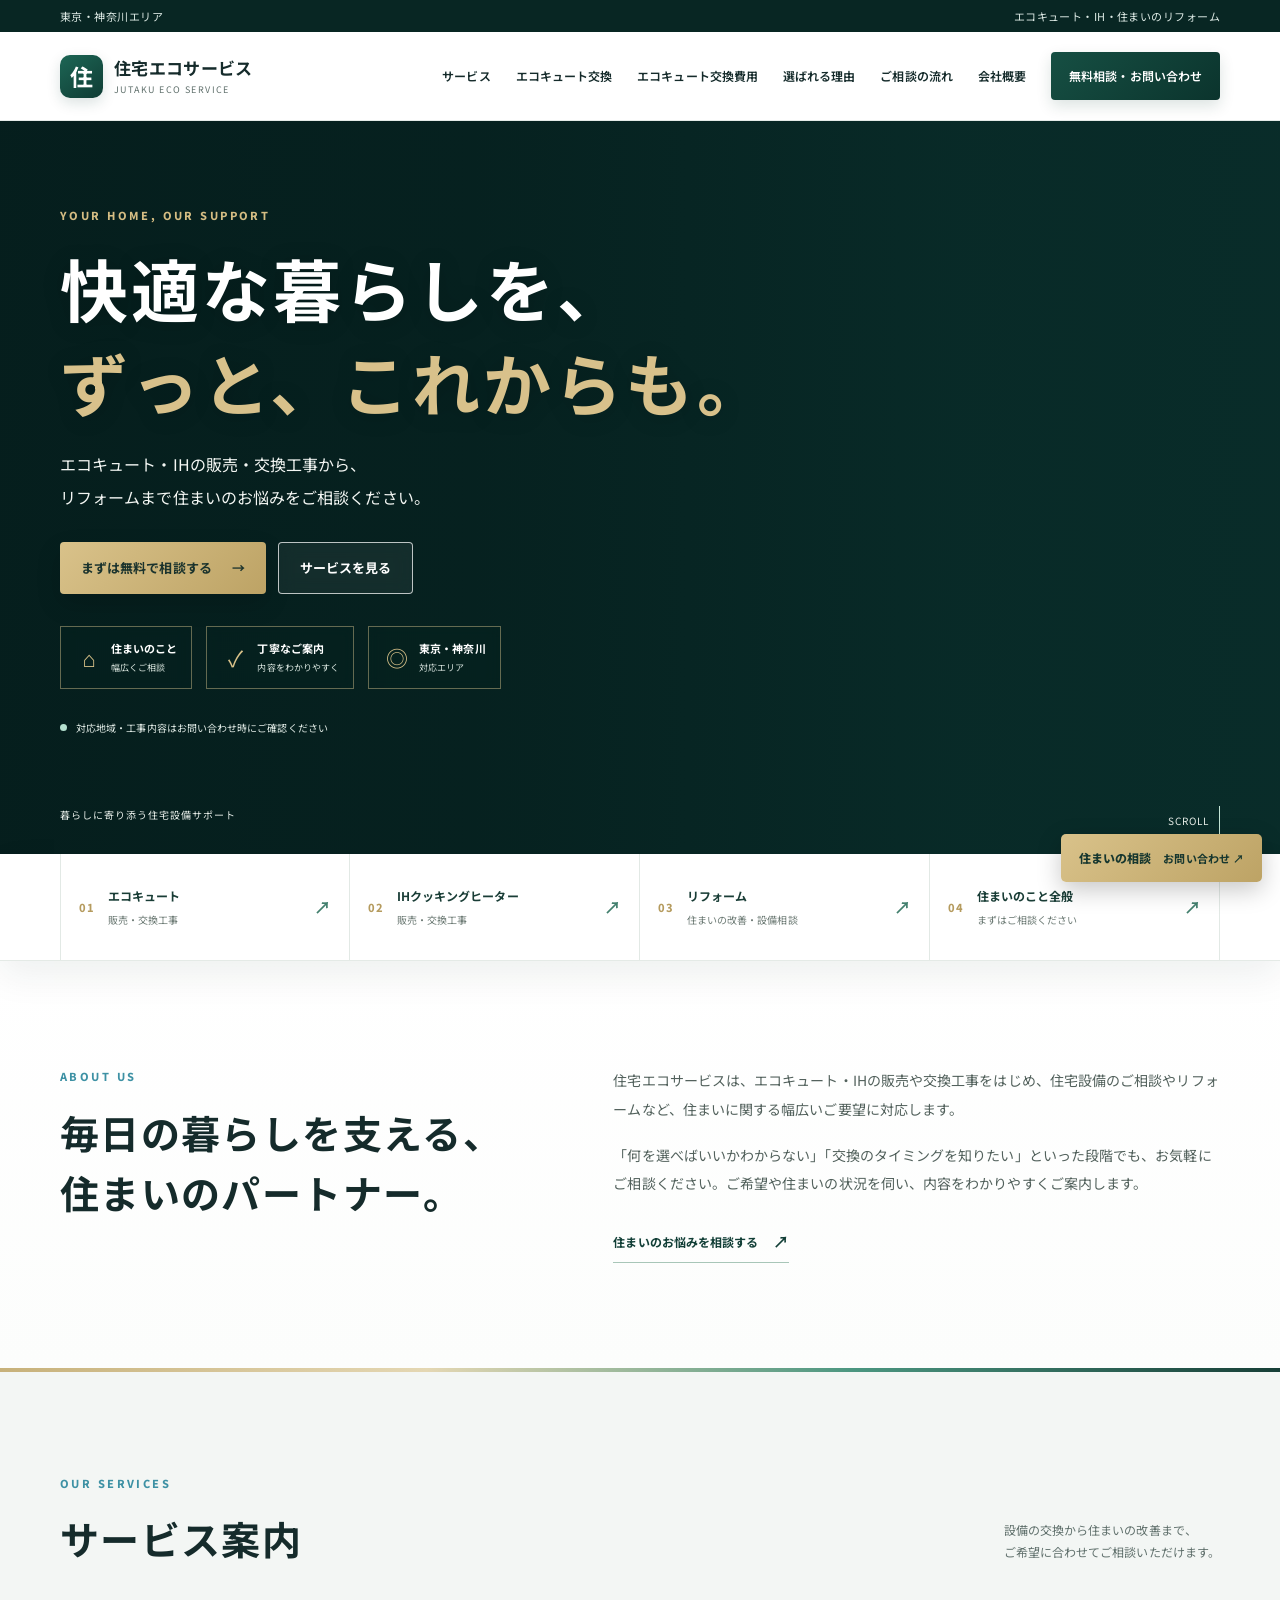
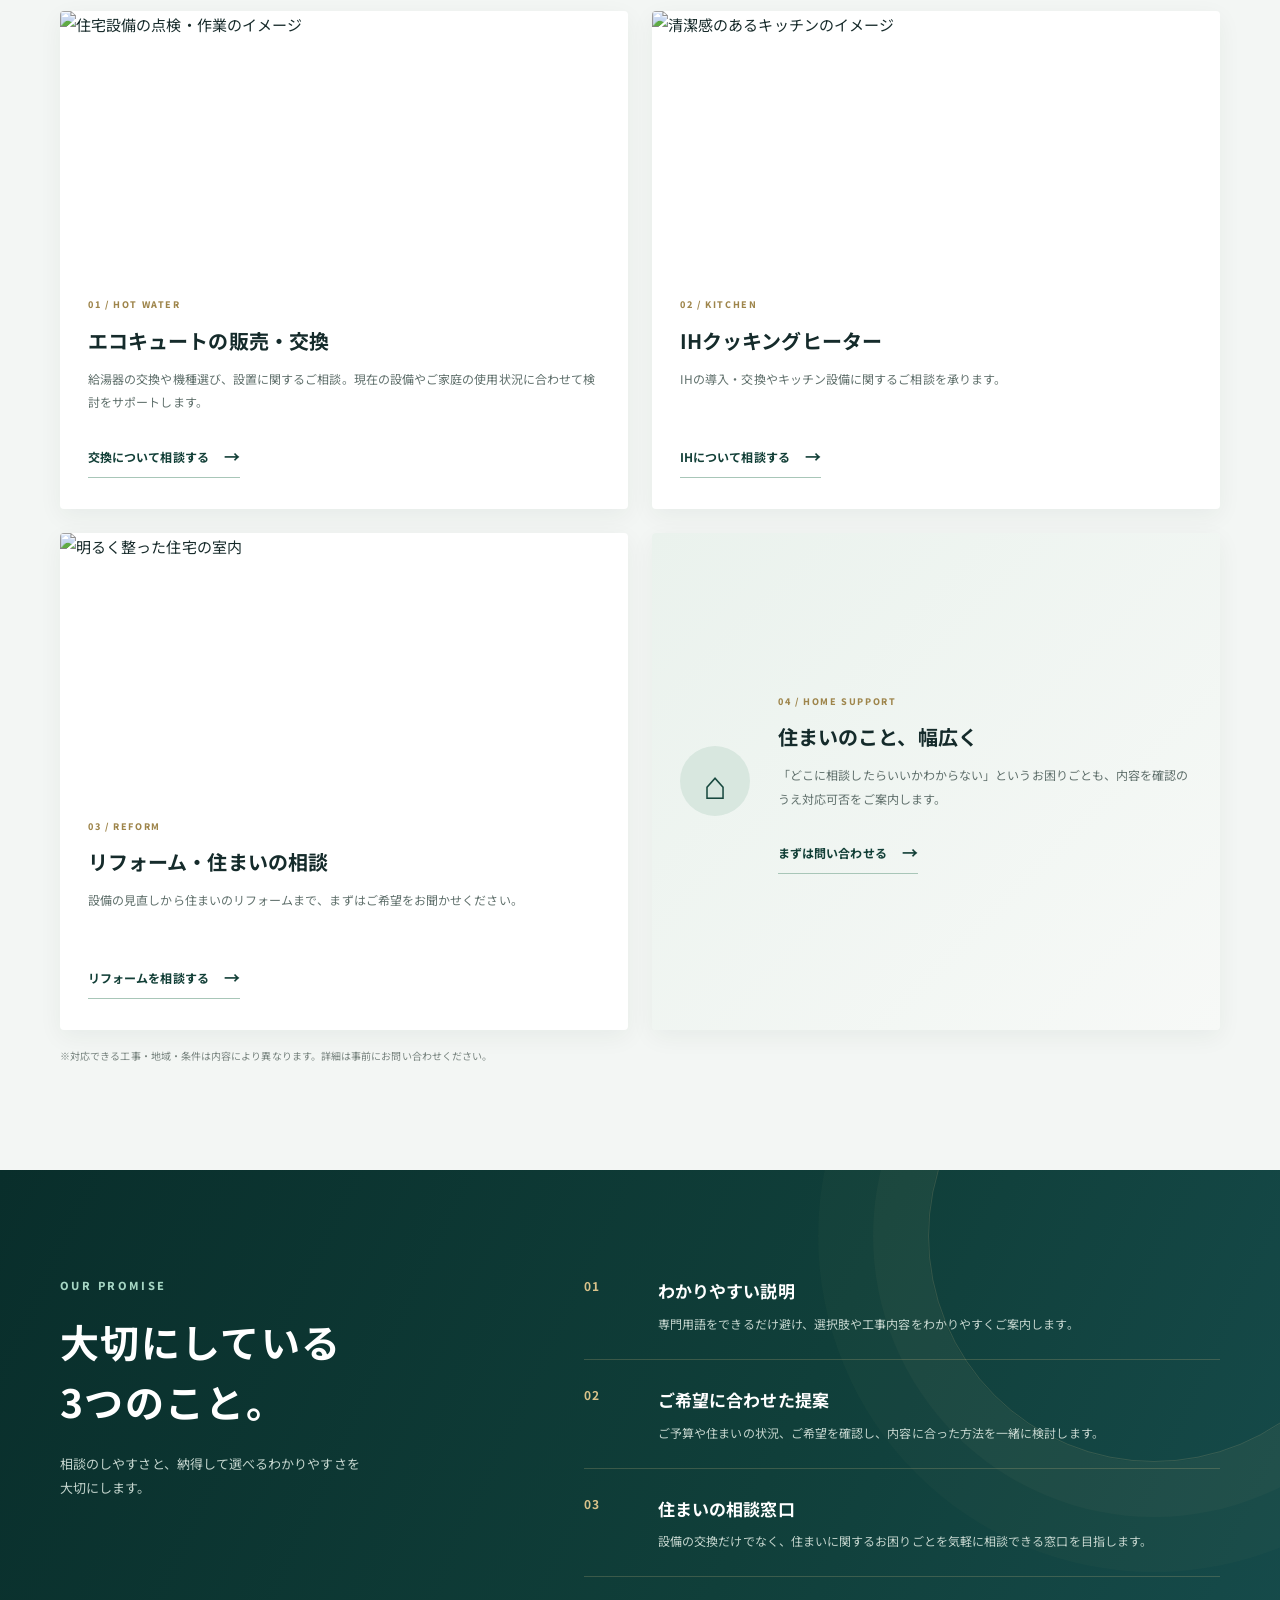
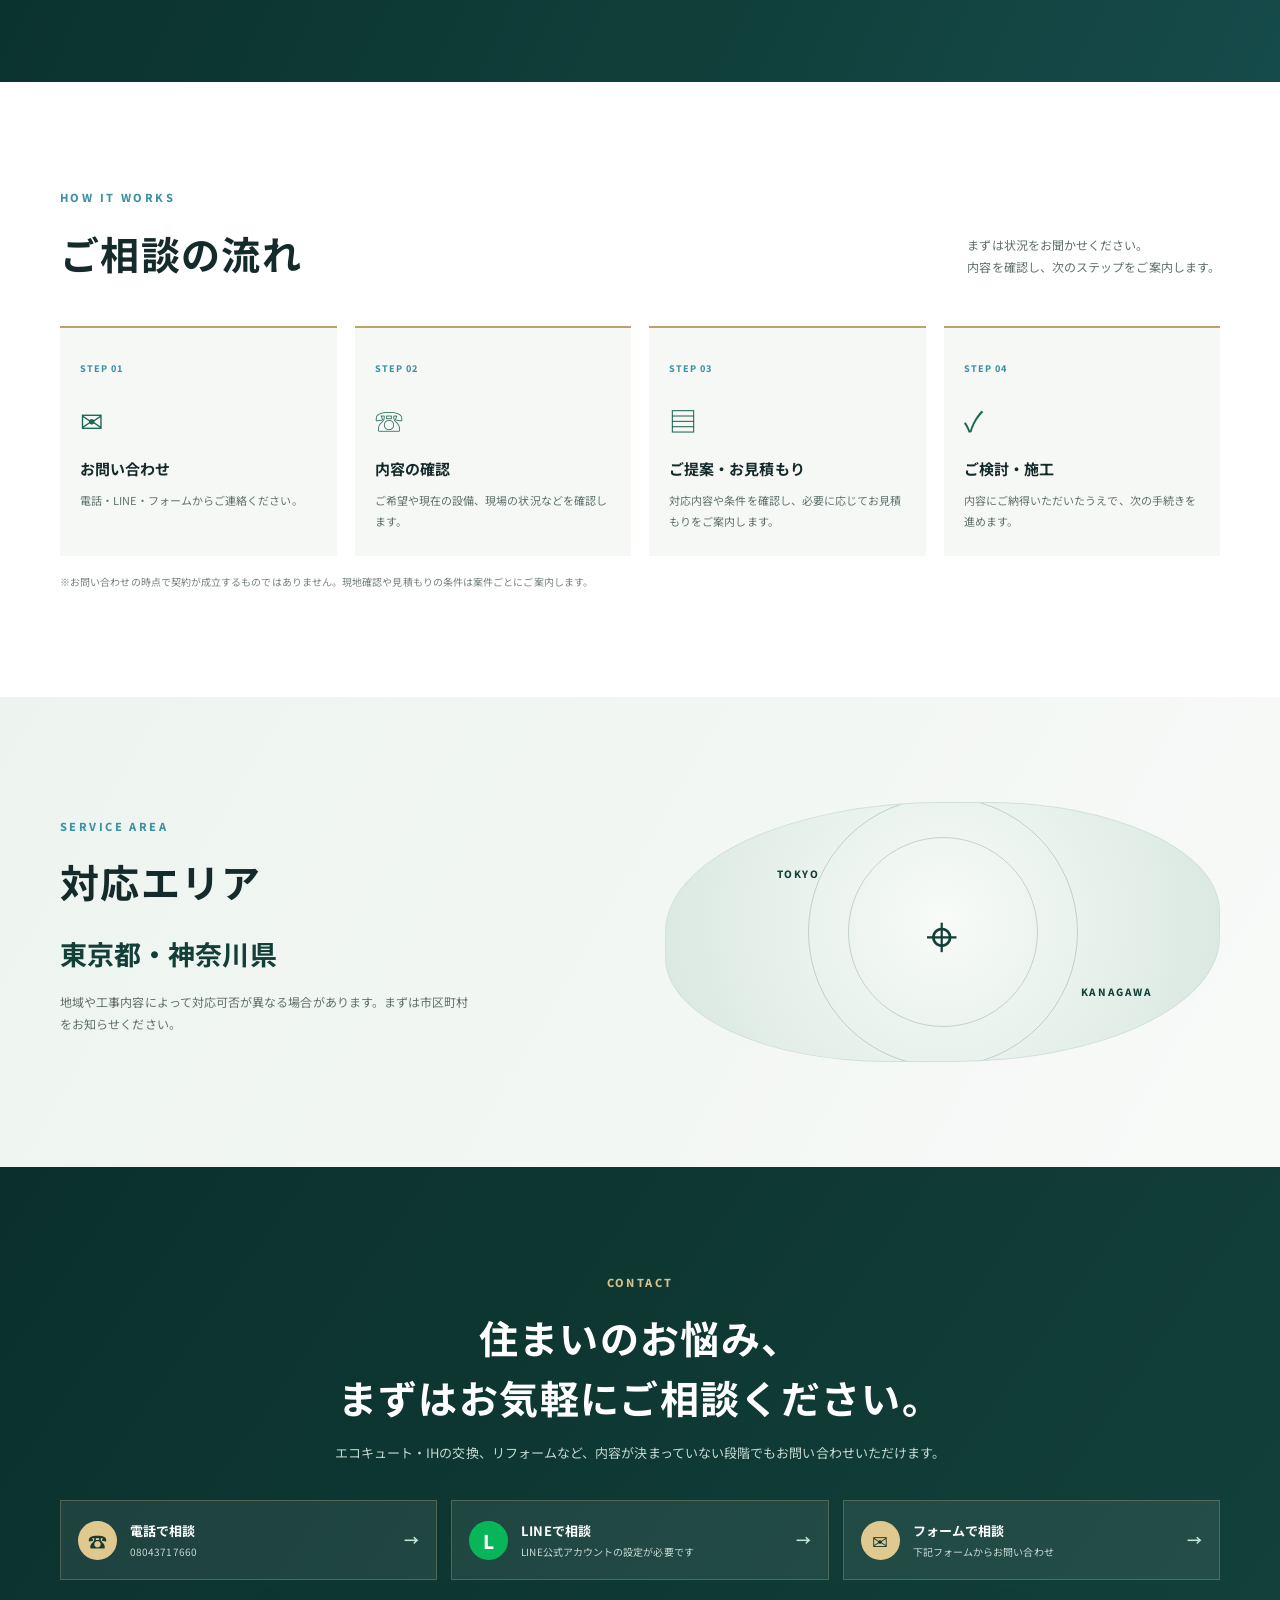
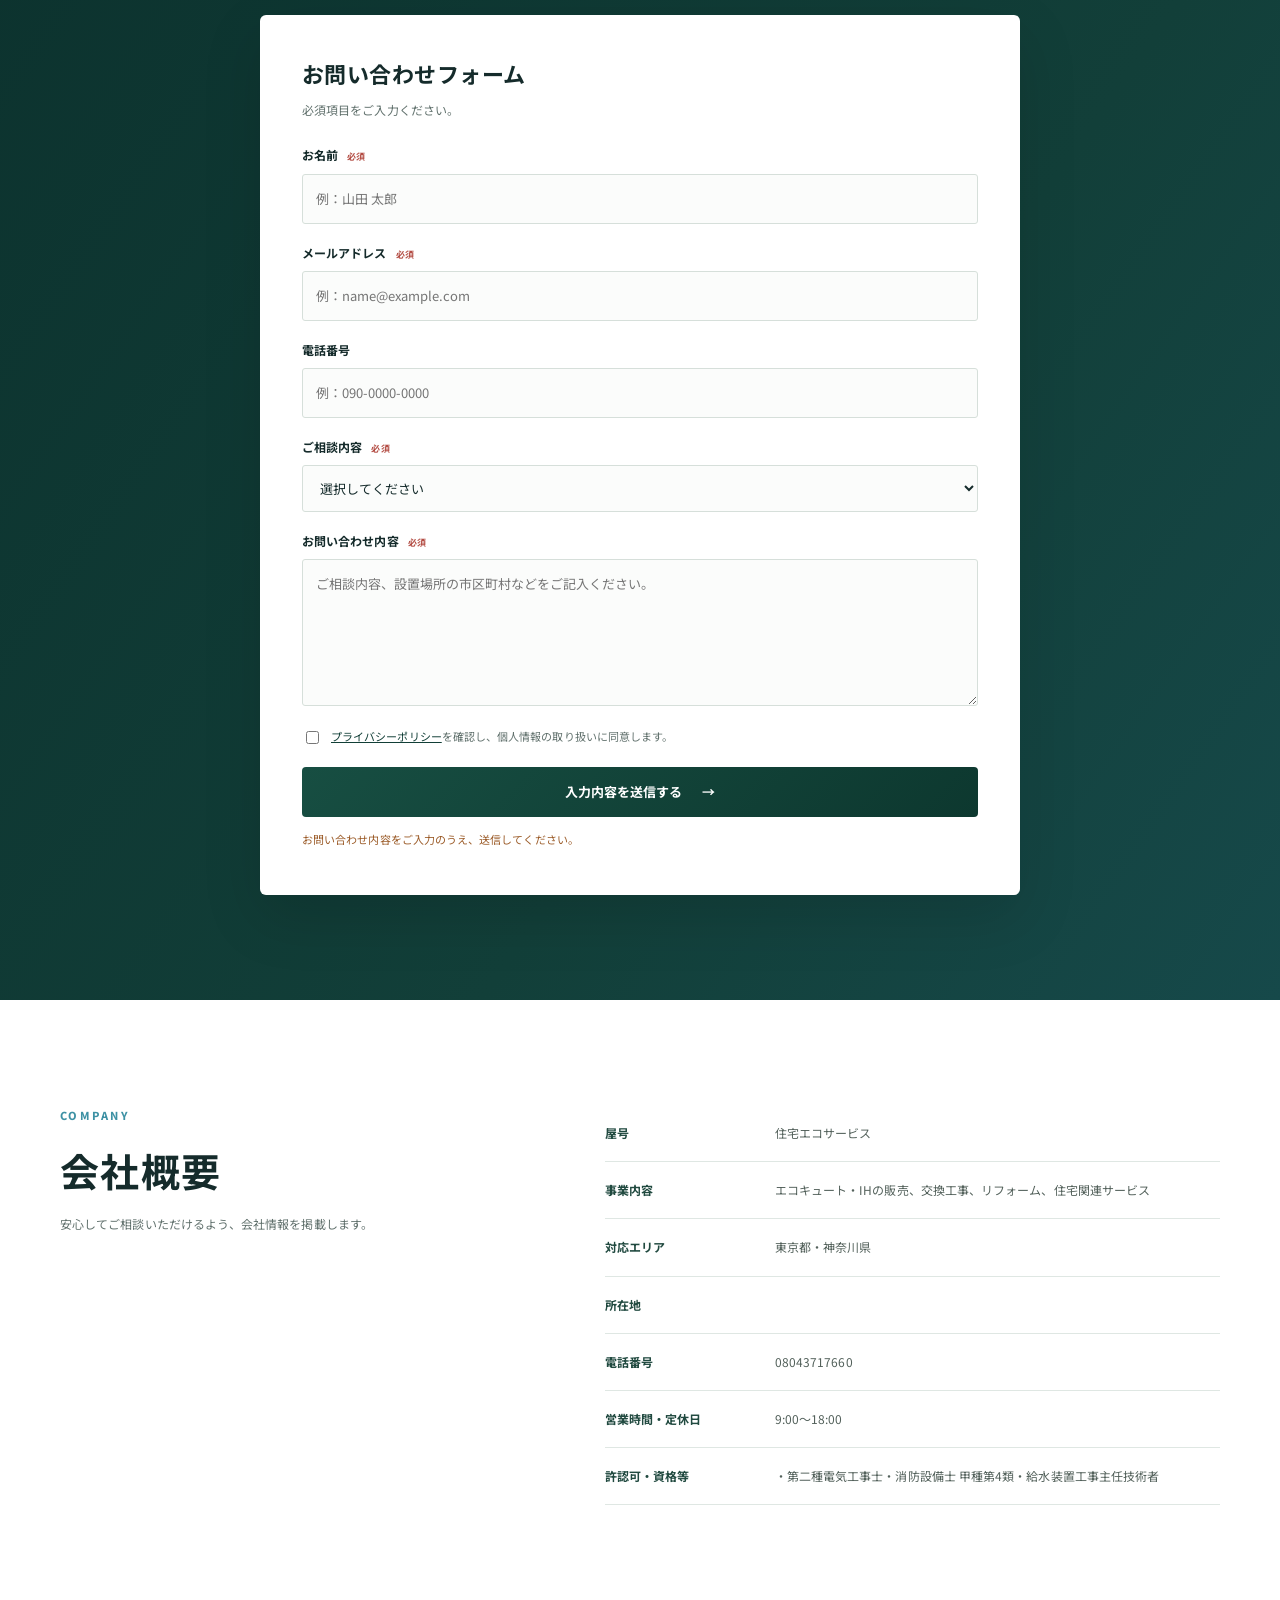
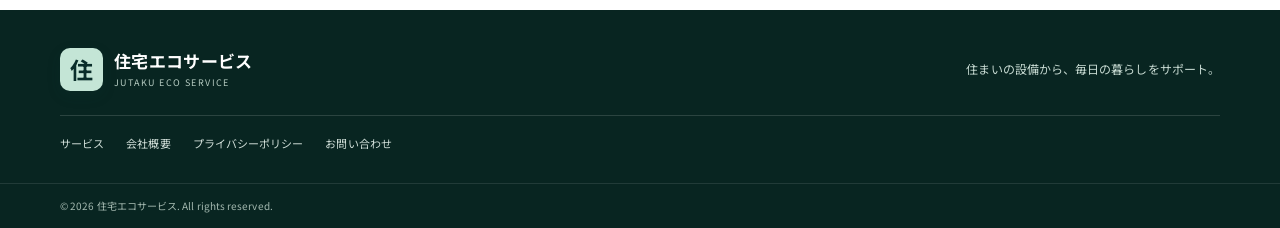
==== commit 37ce5276: "Update index.html" ====
--- a/index.html
+++ b/index.html
@@ -32,6 +32,7 @@
       <nav id="site-nav" class="site-nav" aria-label="メインメニュー">
         <a href="#services">サービス</a>
        <a href="ecocute.html">エコキュート交換</a>
+       <a href="ecocute-cost.html">エコキュート交換費用</a>
         <a href="#strengths">選ばれる理由</a>
         <a href="#flow">ご相談の流れ</a>
         <a href="#company">会社概要</a>
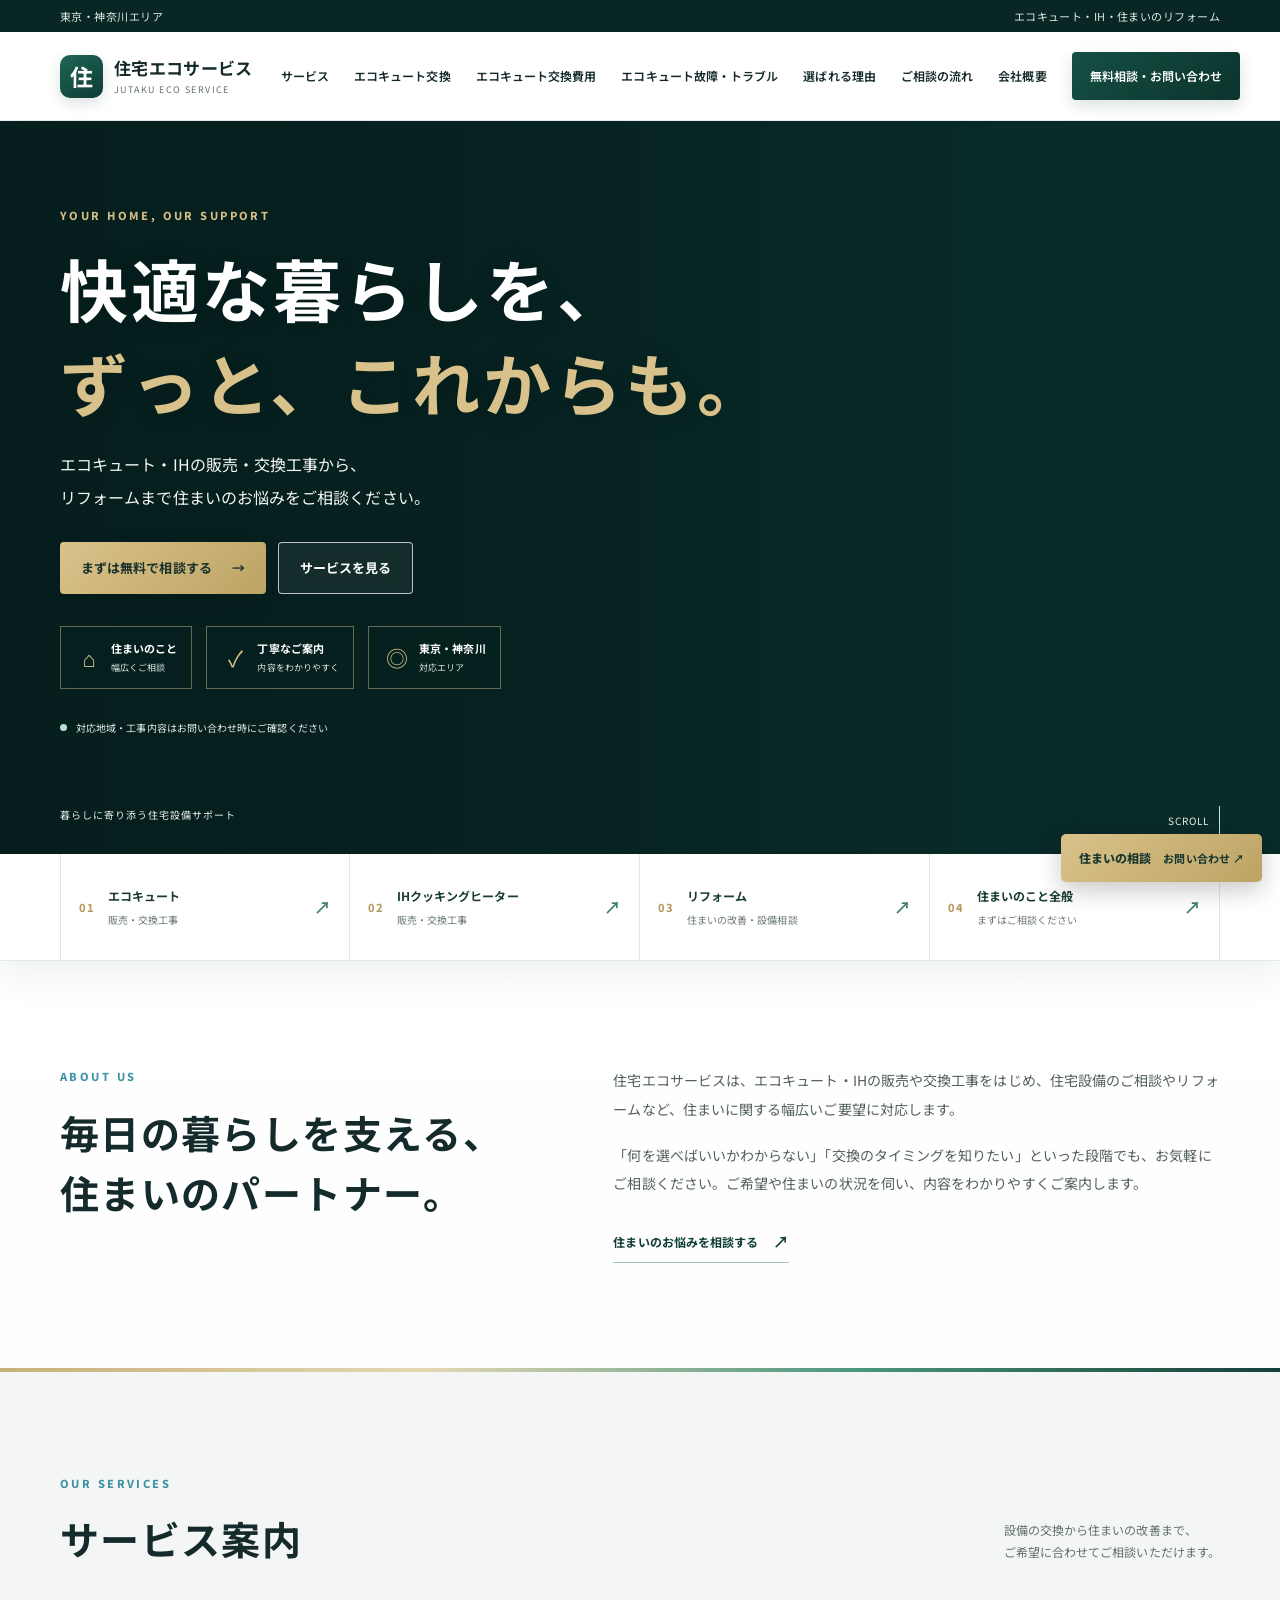
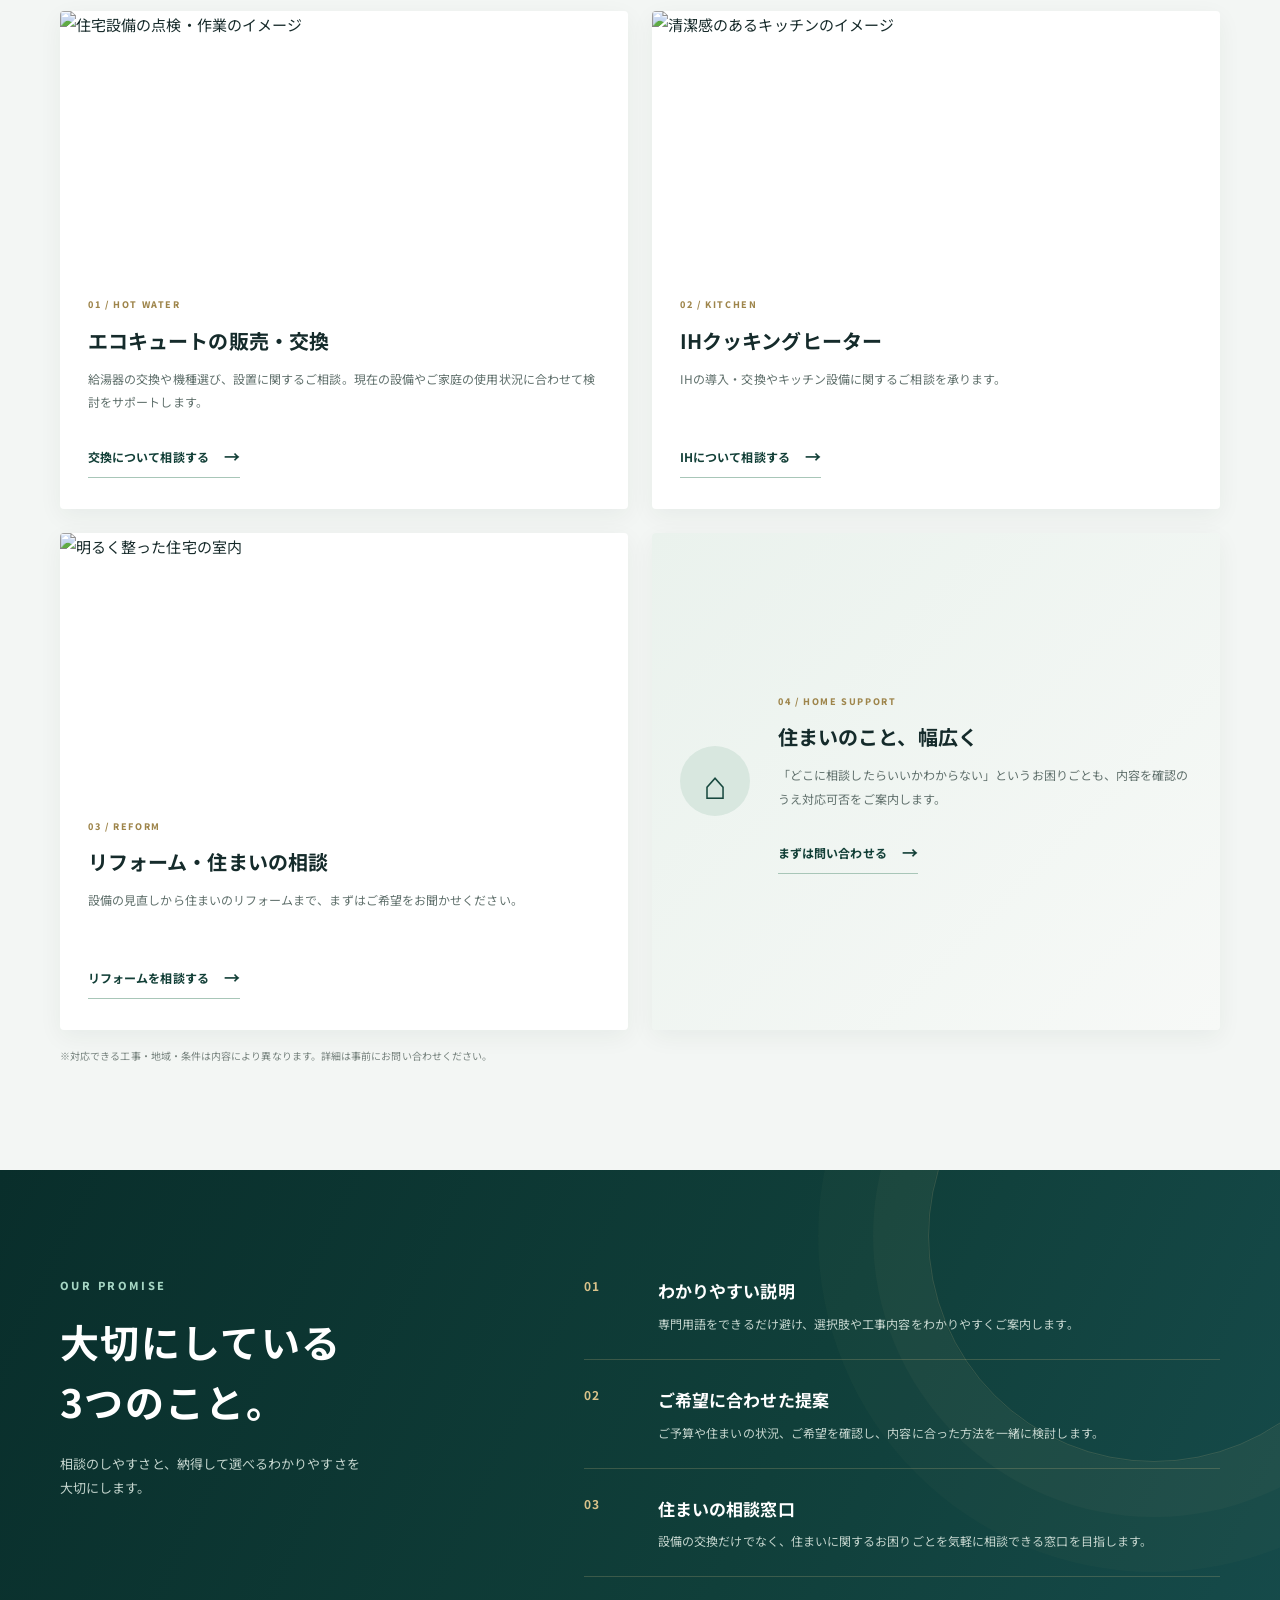
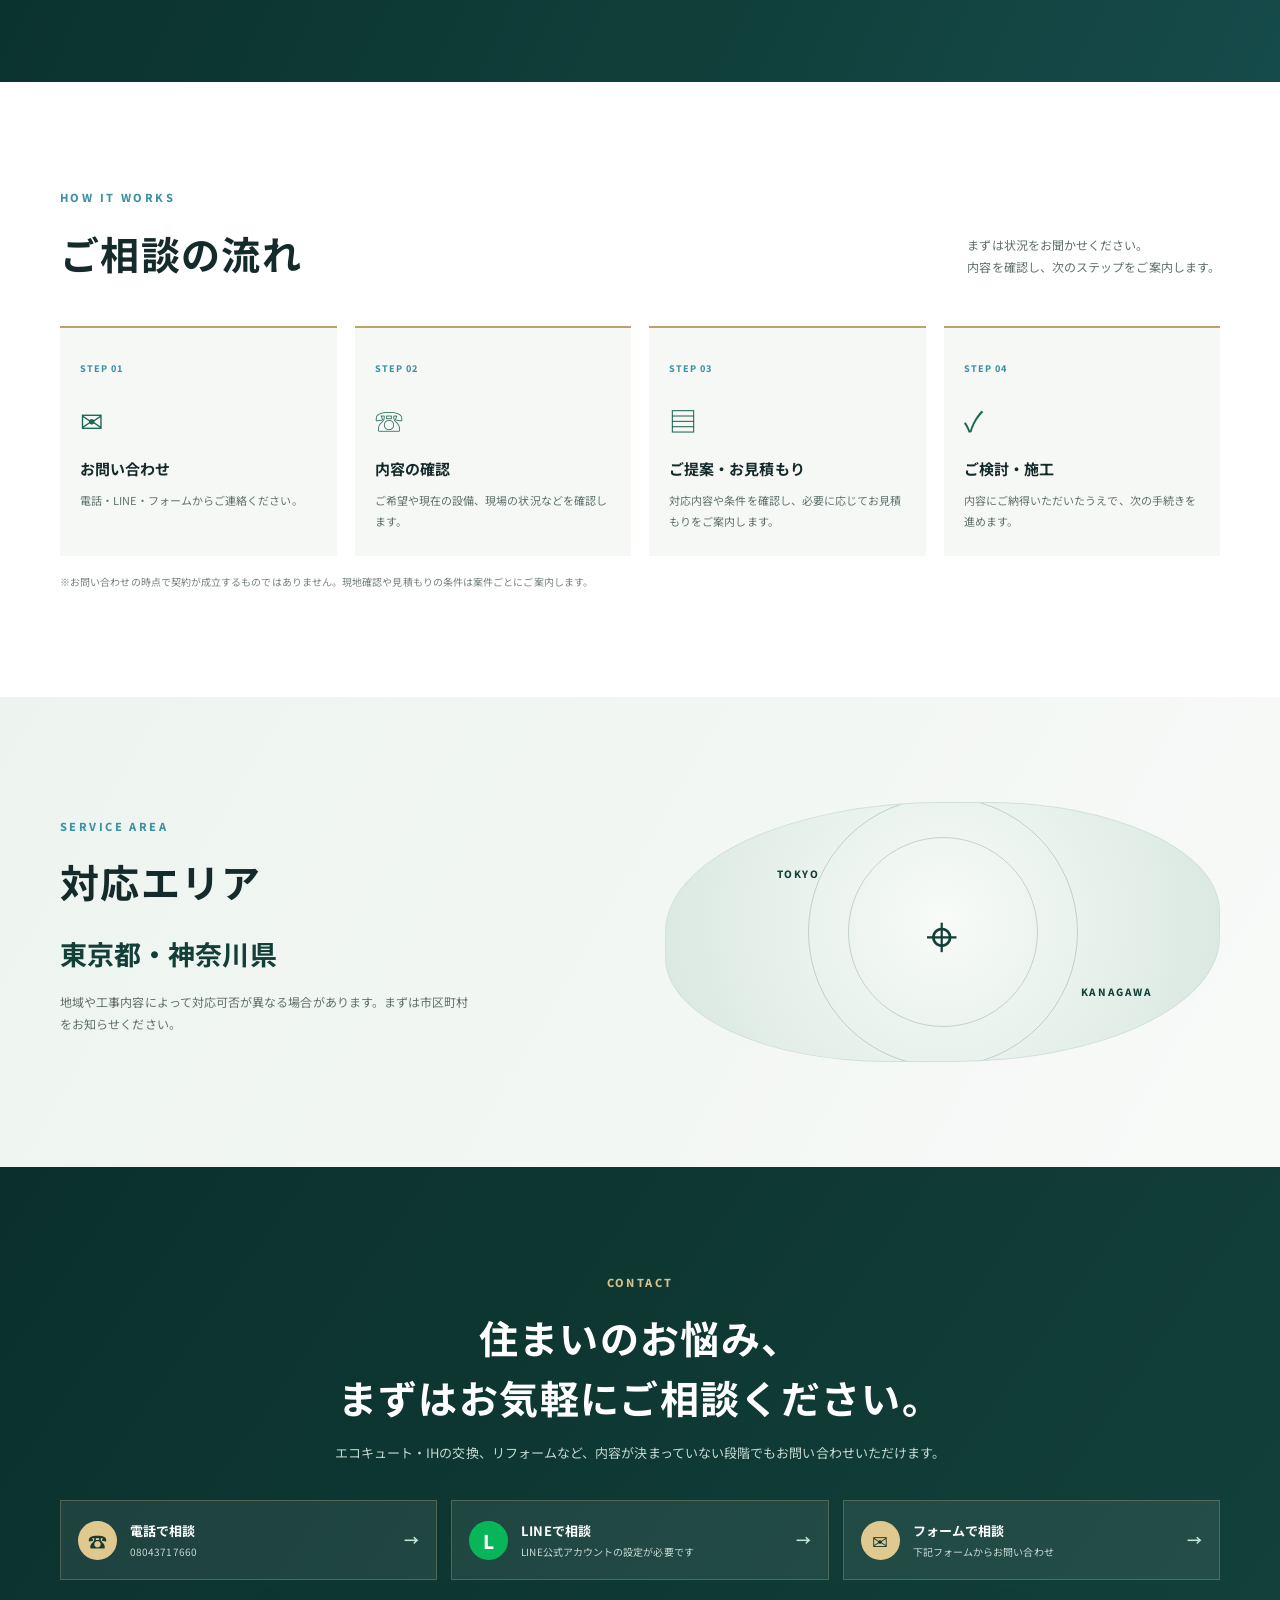
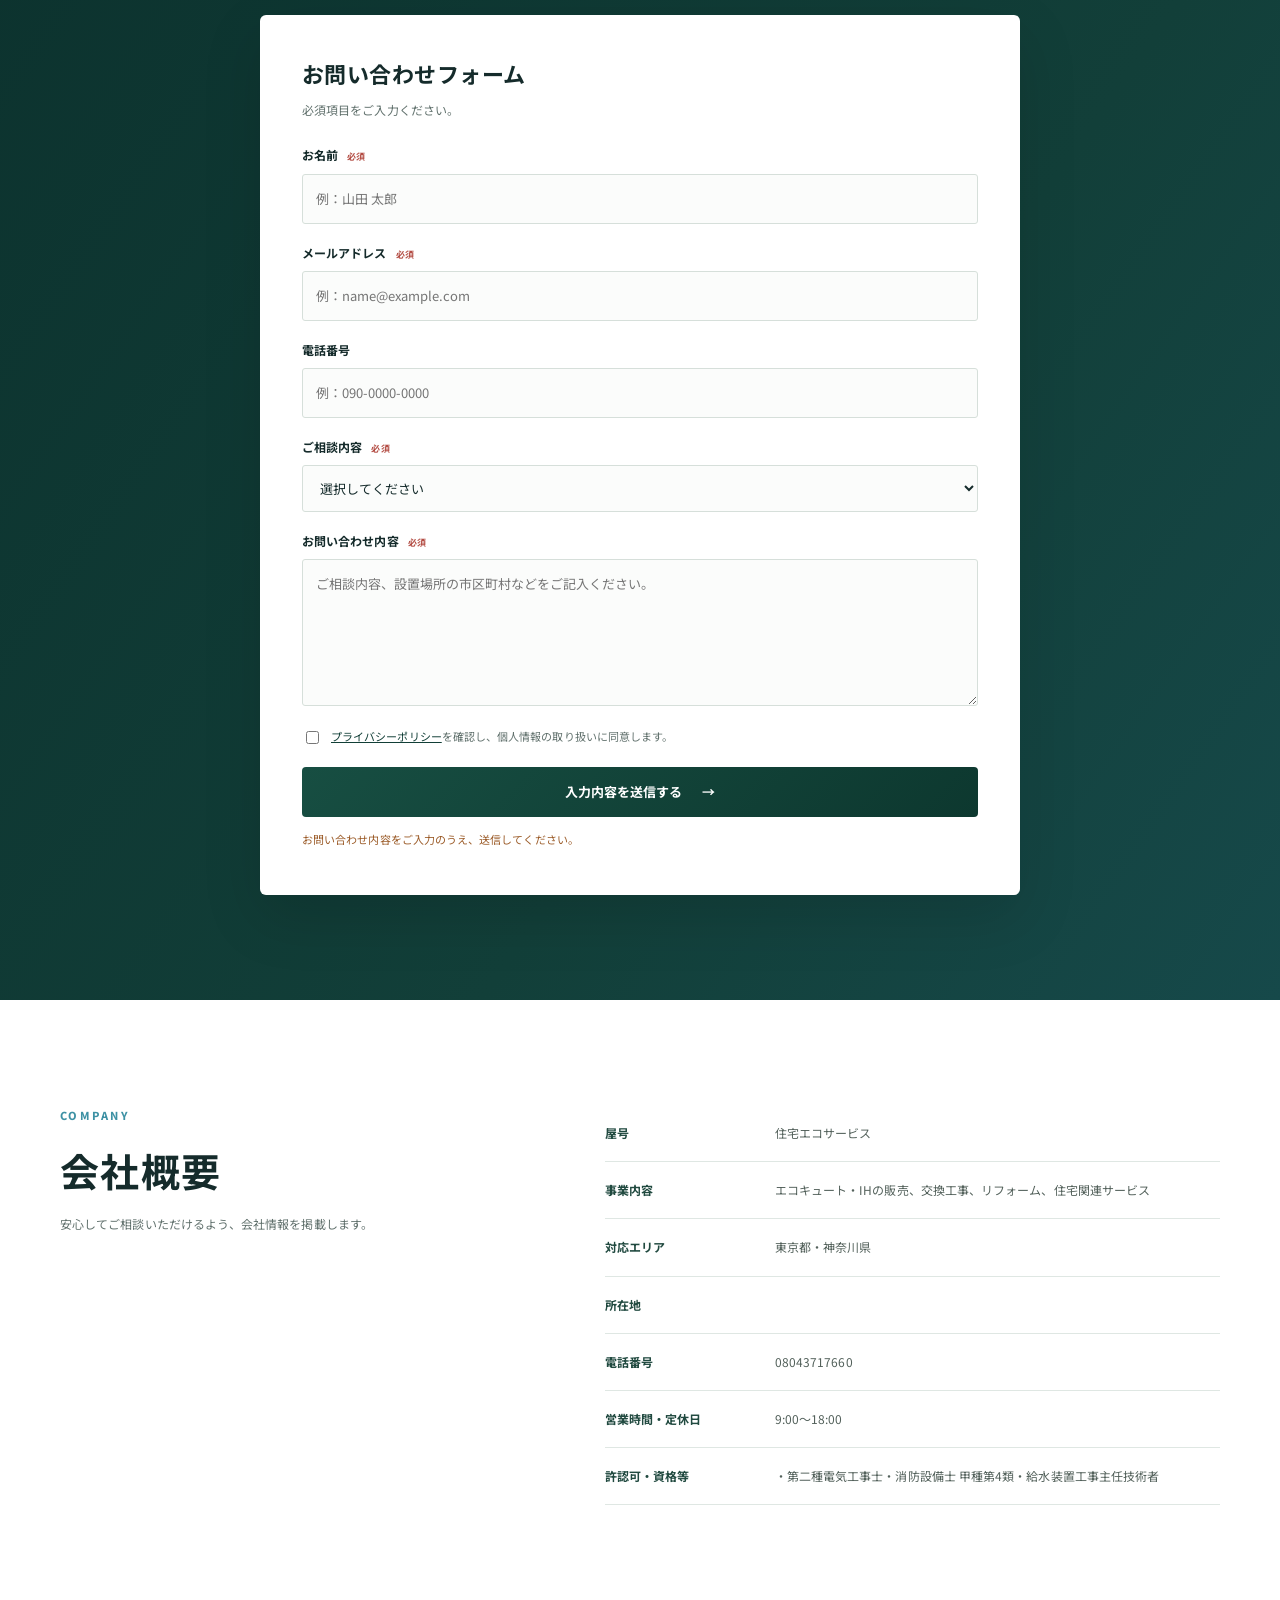
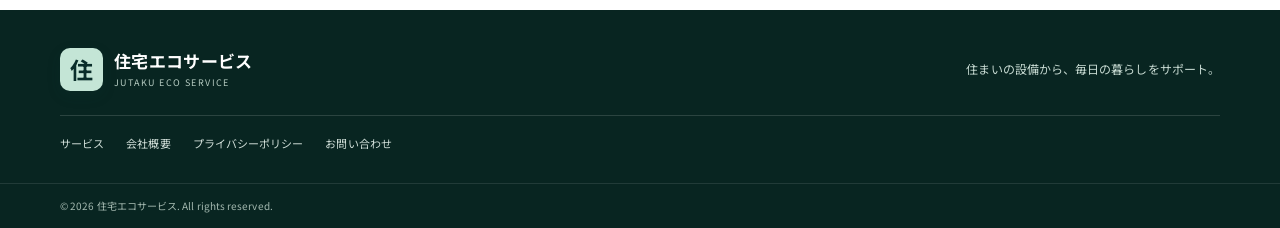
==== commit 03e1f28d: "Update index.html" ====
--- a/index.html
+++ b/index.html
@@ -33,6 +33,7 @@
         <a href="#services">サービス</a>
        <a href="ecocute.html">エコキュート交換</a>
        <a href="ecocute-cost.html">エコキュート交換費用</a>
+      <a href="ecocute-trouble.html">エコキュート故障・トラブル</a>
         <a href="#strengths">選ばれる理由</a>
         <a href="#flow">ご相談の流れ</a>
         <a href="#company">会社概要</a>
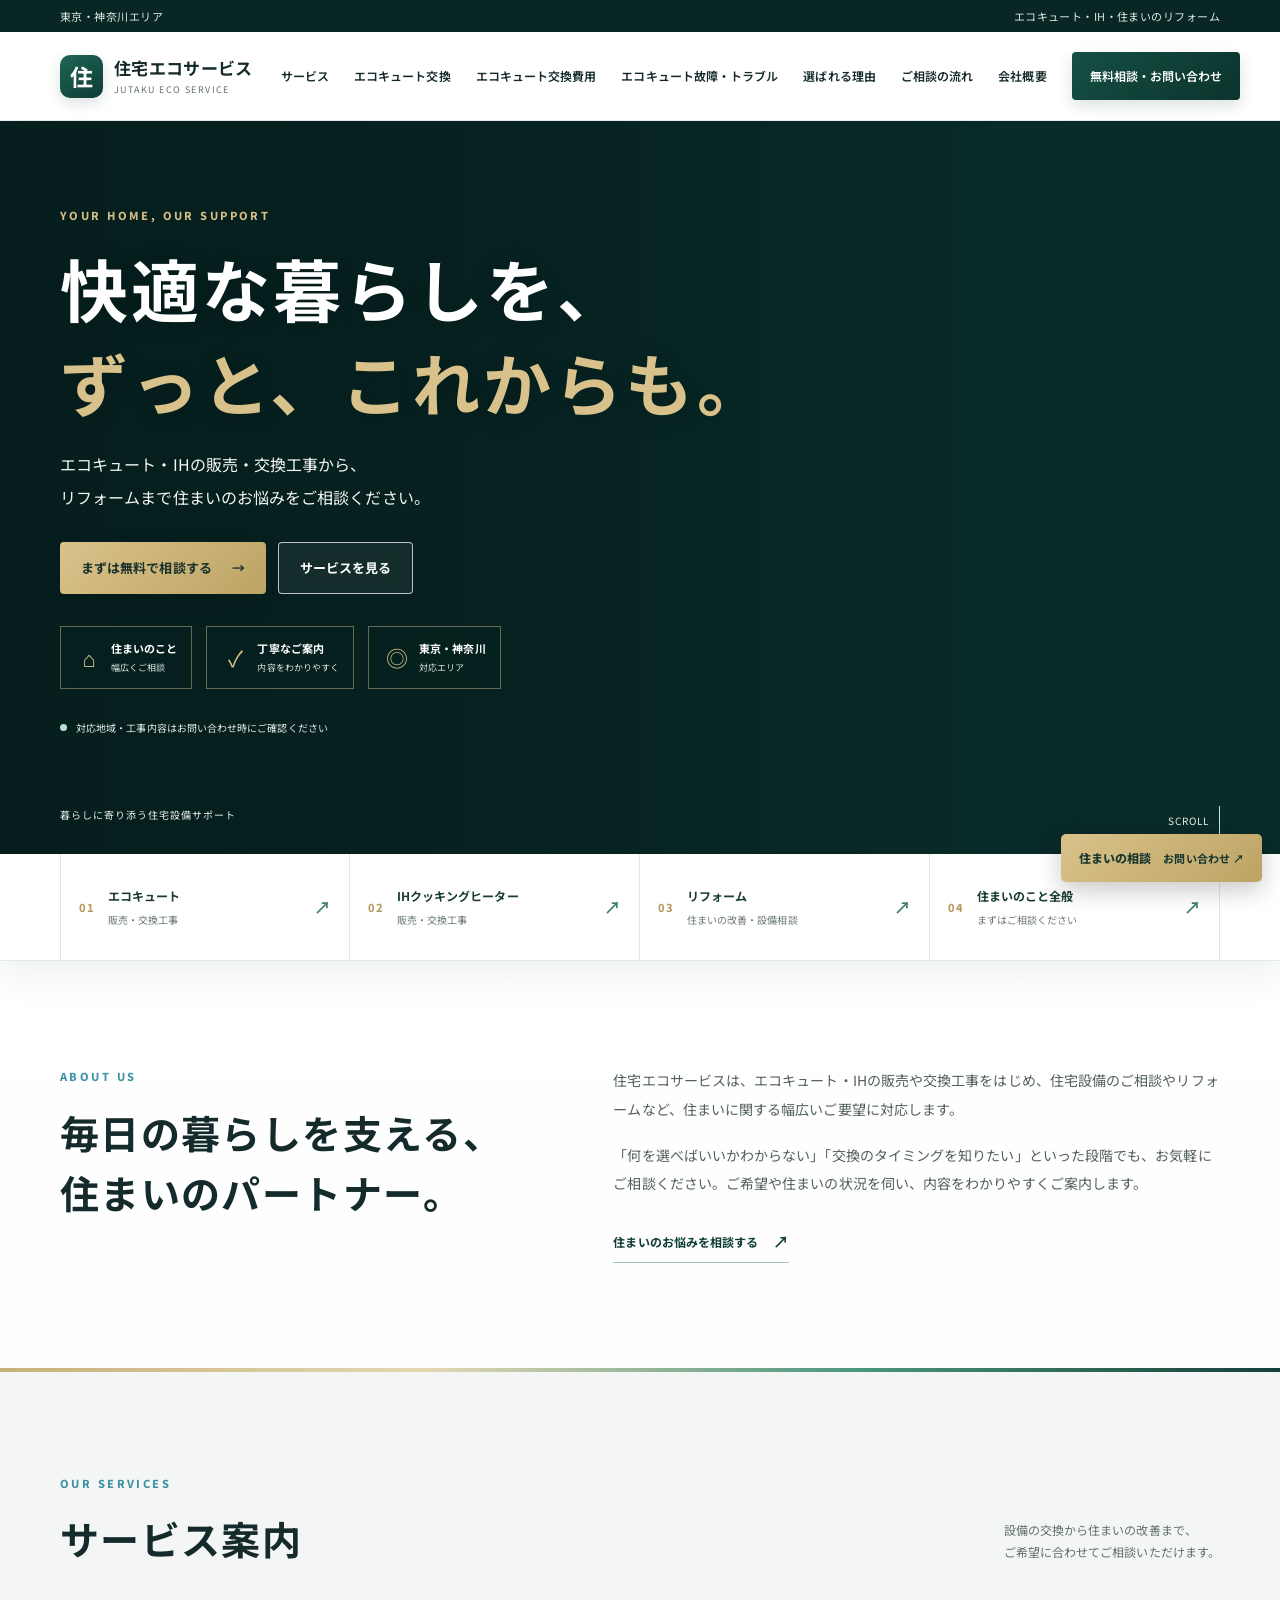
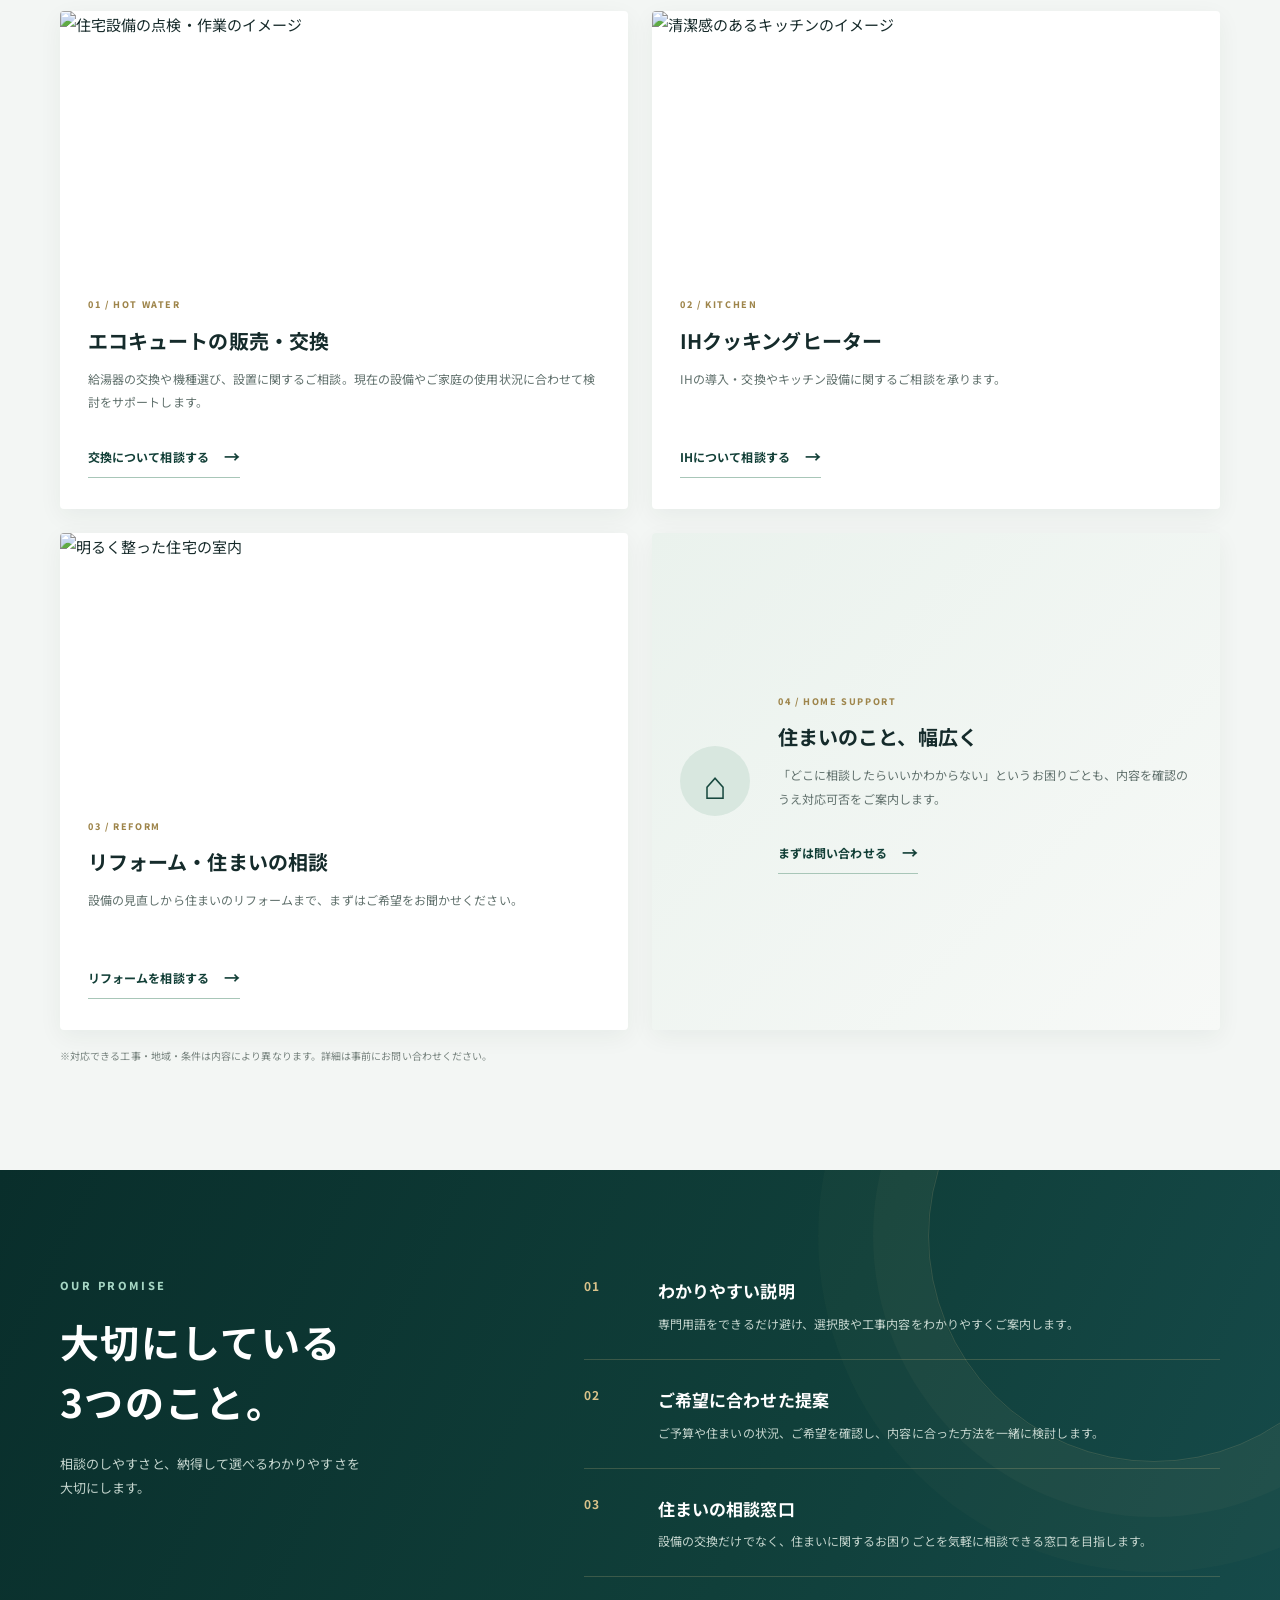
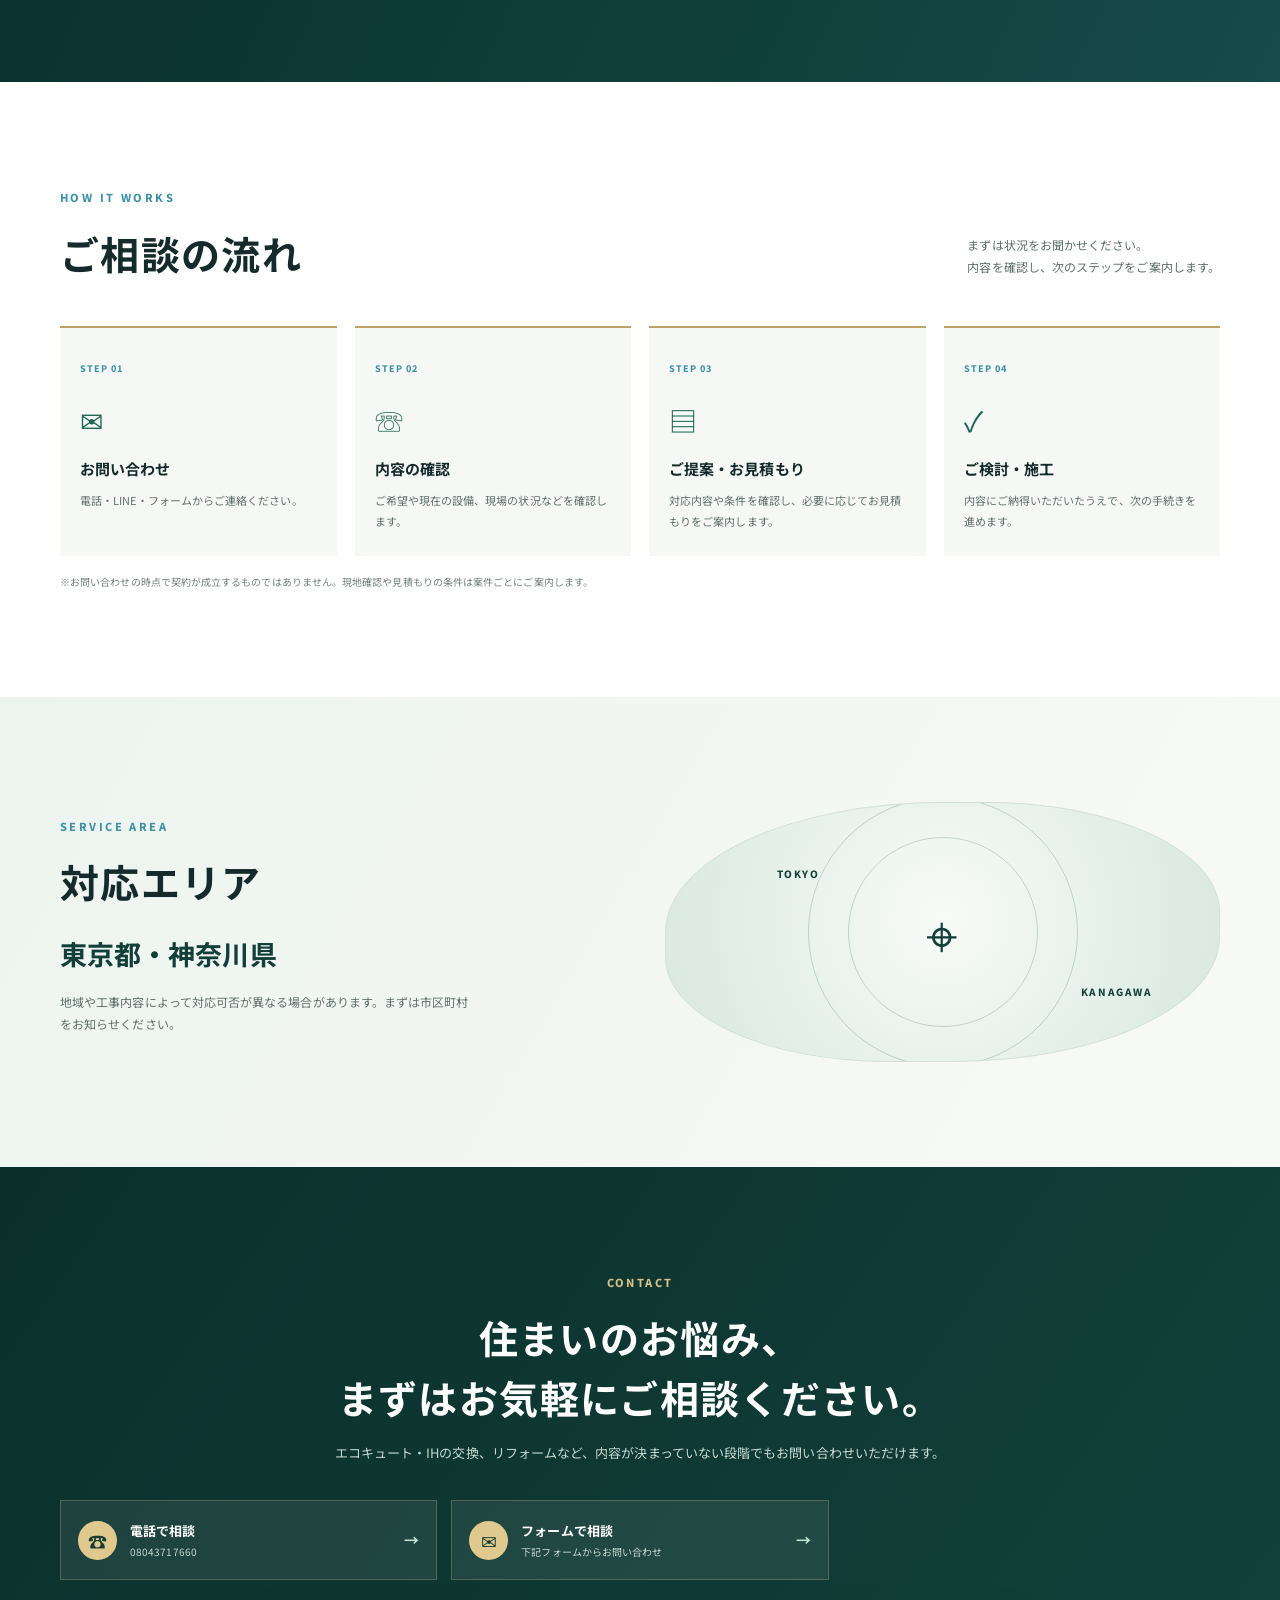
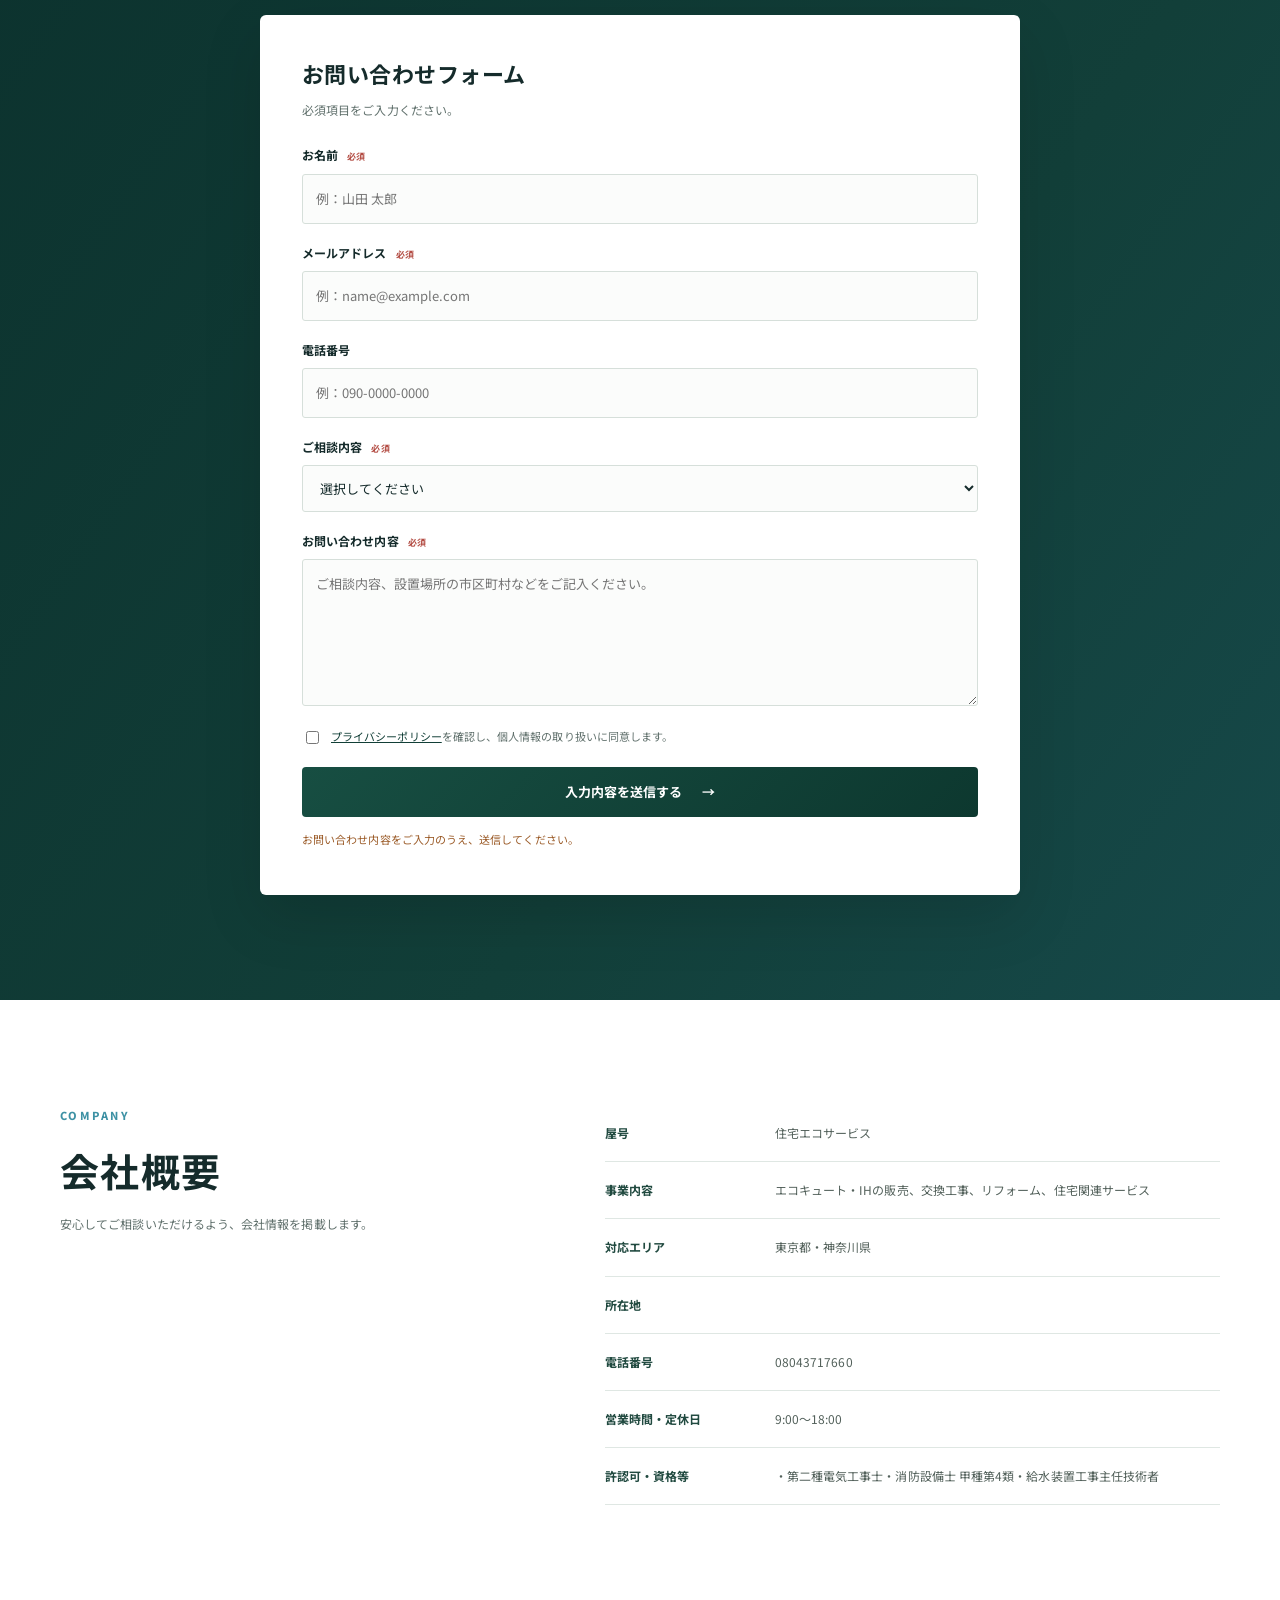
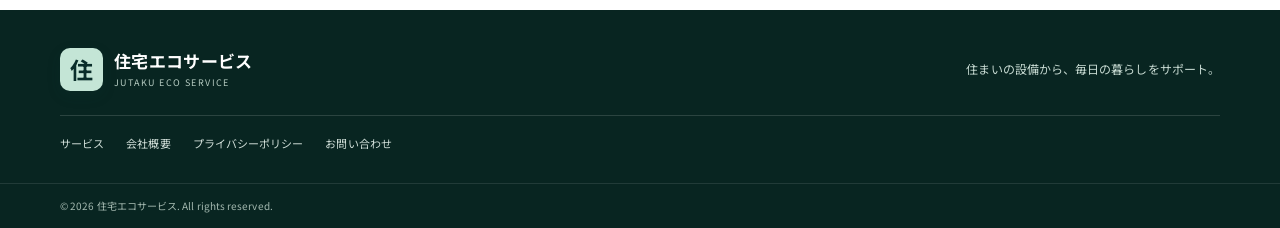
==== commit f3fe51b5: "Update index.html" ====
--- a/index.html
+++ b/index.html
@@ -187,9 +187,7 @@
           <a class="contact-option" data-contact="phone" href="#contact-form">
             <span class="contact-symbol" aria-hidden="true">☎</span><span><strong>電話で相談</strong><small data-label="phone">電話番号の設定が必要です</small></span><b aria-hidden="true">→</b>
           </a>
-          <a class="contact-option" data-contact="line" href="#contact-form">
-            <span class="contact-symbol line-symbol" aria-hidden="true">L</span><span><strong>LINEで相談</strong><small data-label="line">LINE公式アカウントの設定が必要です</small></span><b aria-hidden="true">→</b>
-          </a>
+         
           <a class="contact-option" href="#contact-form">
             <span class="contact-symbol" aria-hidden="true">✉</span><span><strong>フォームで相談</strong><small>下記フォームからお問い合わせ</small></span><b aria-hidden="true">→</b>
           </a>
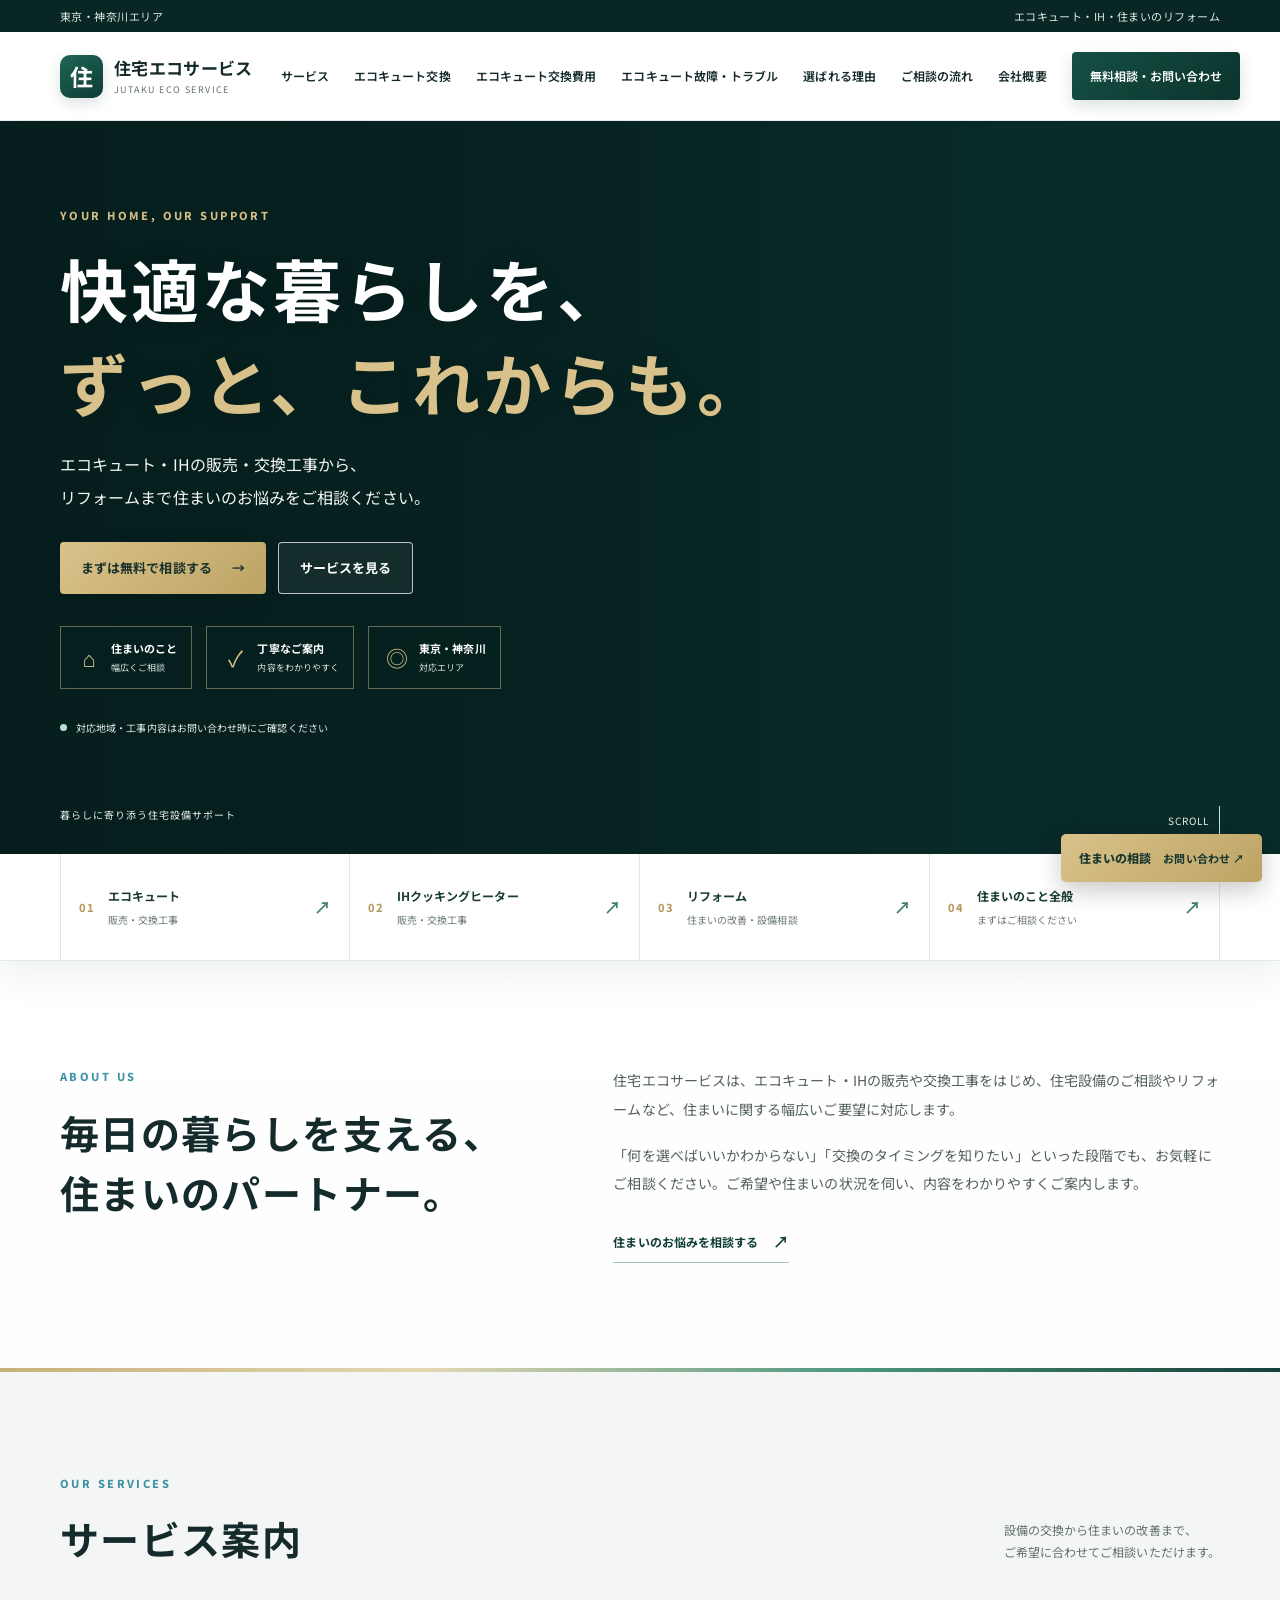
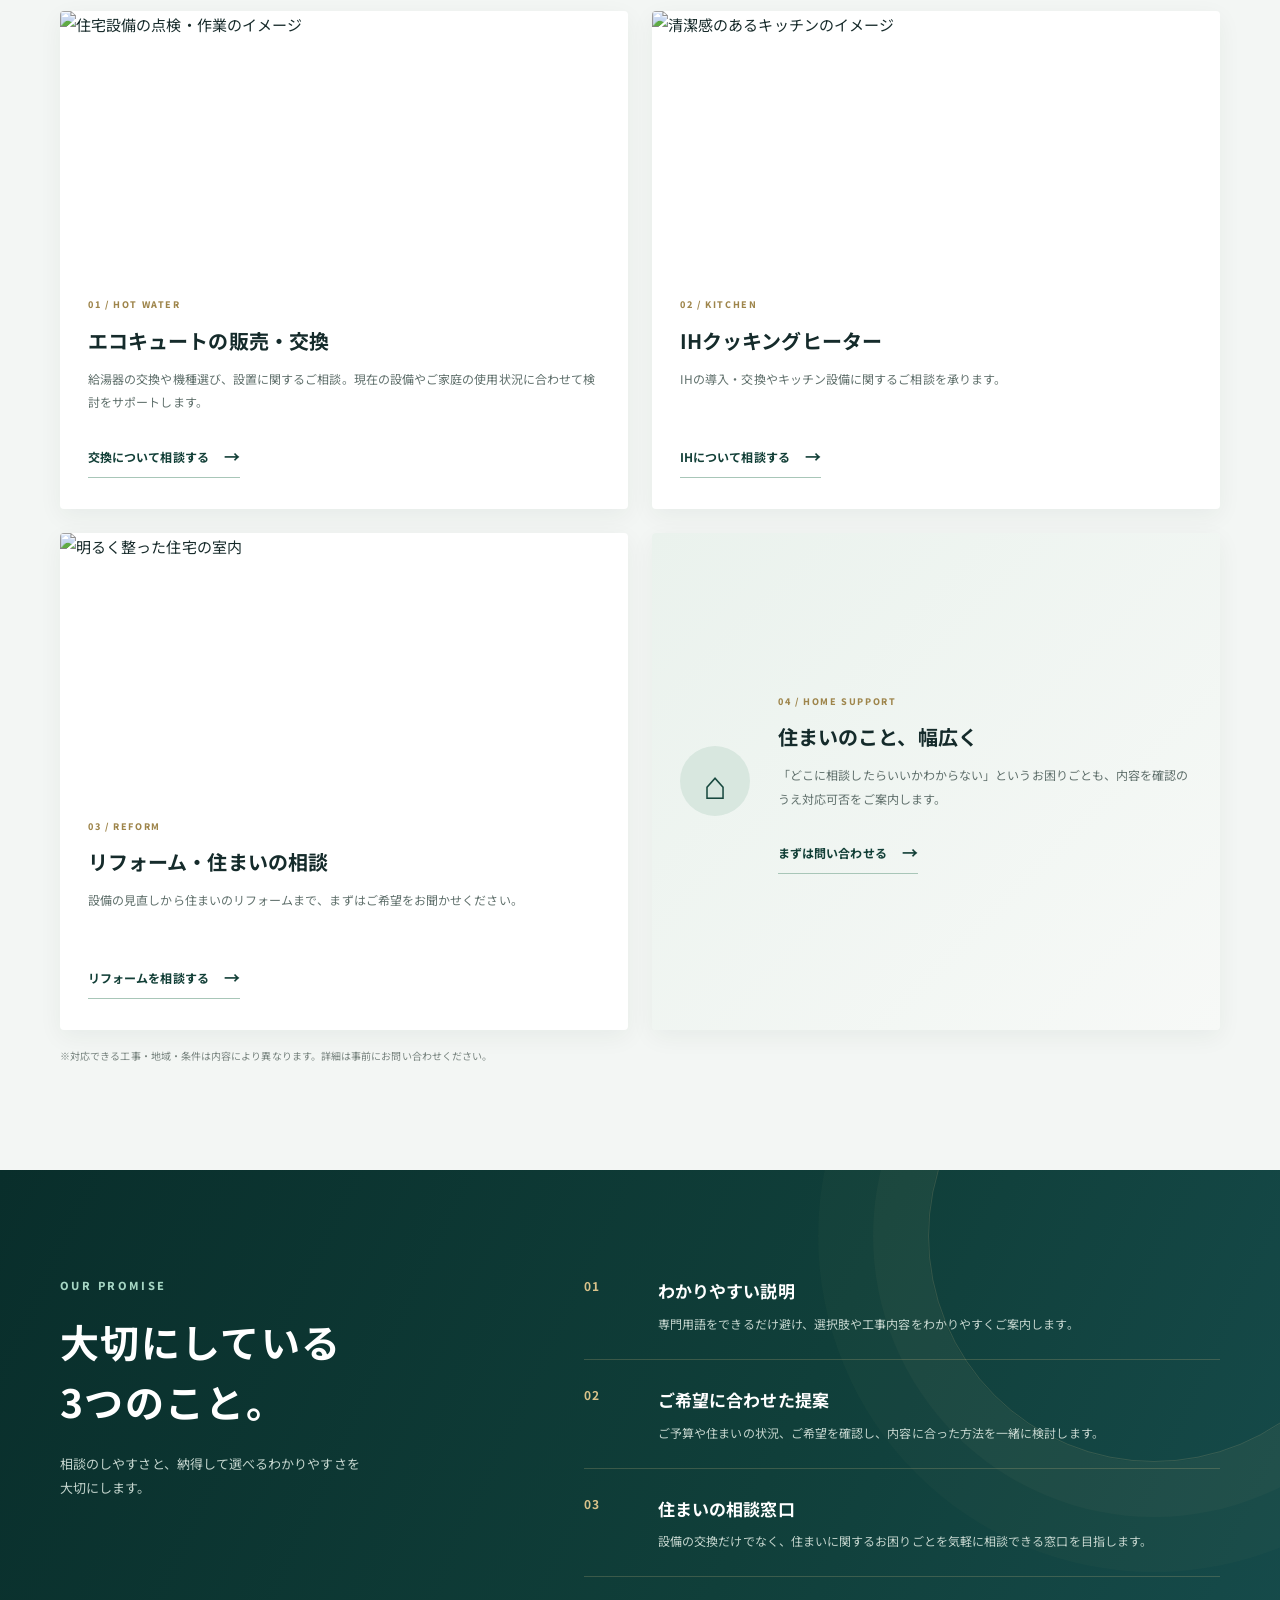
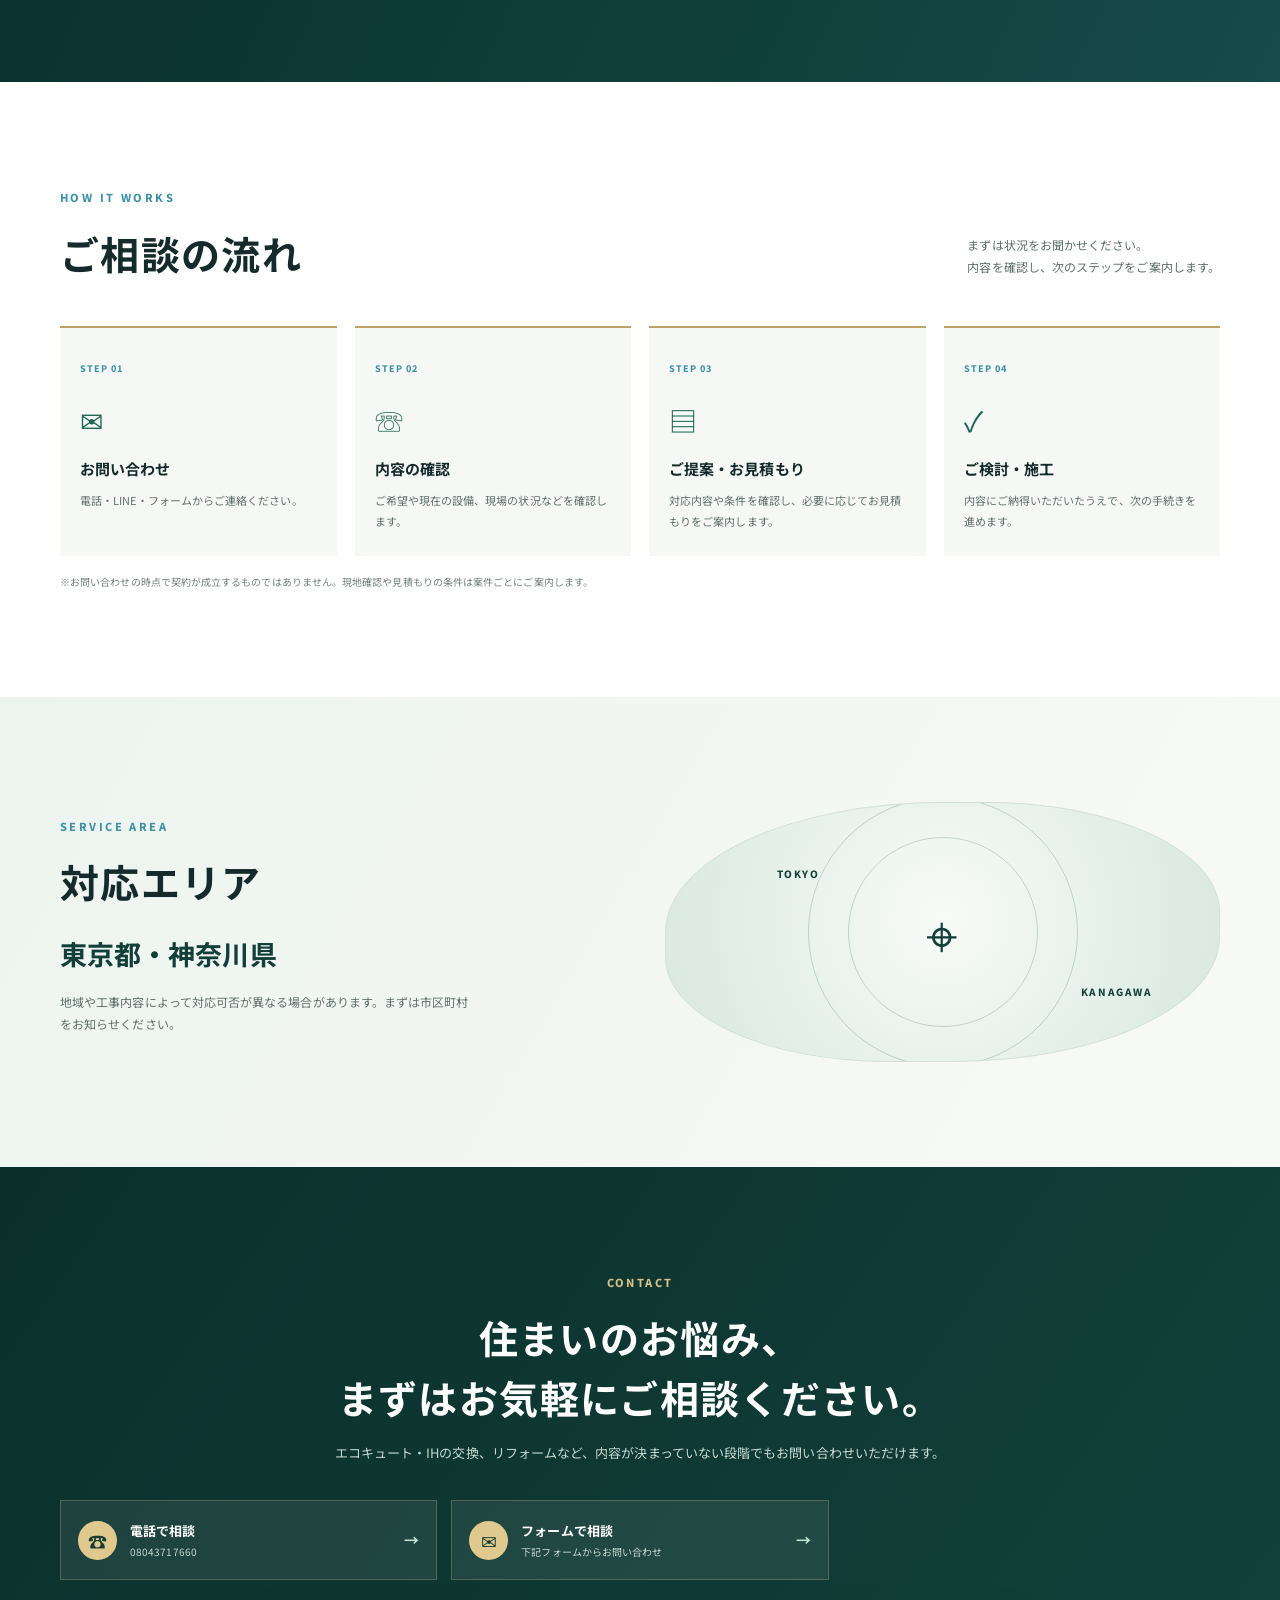
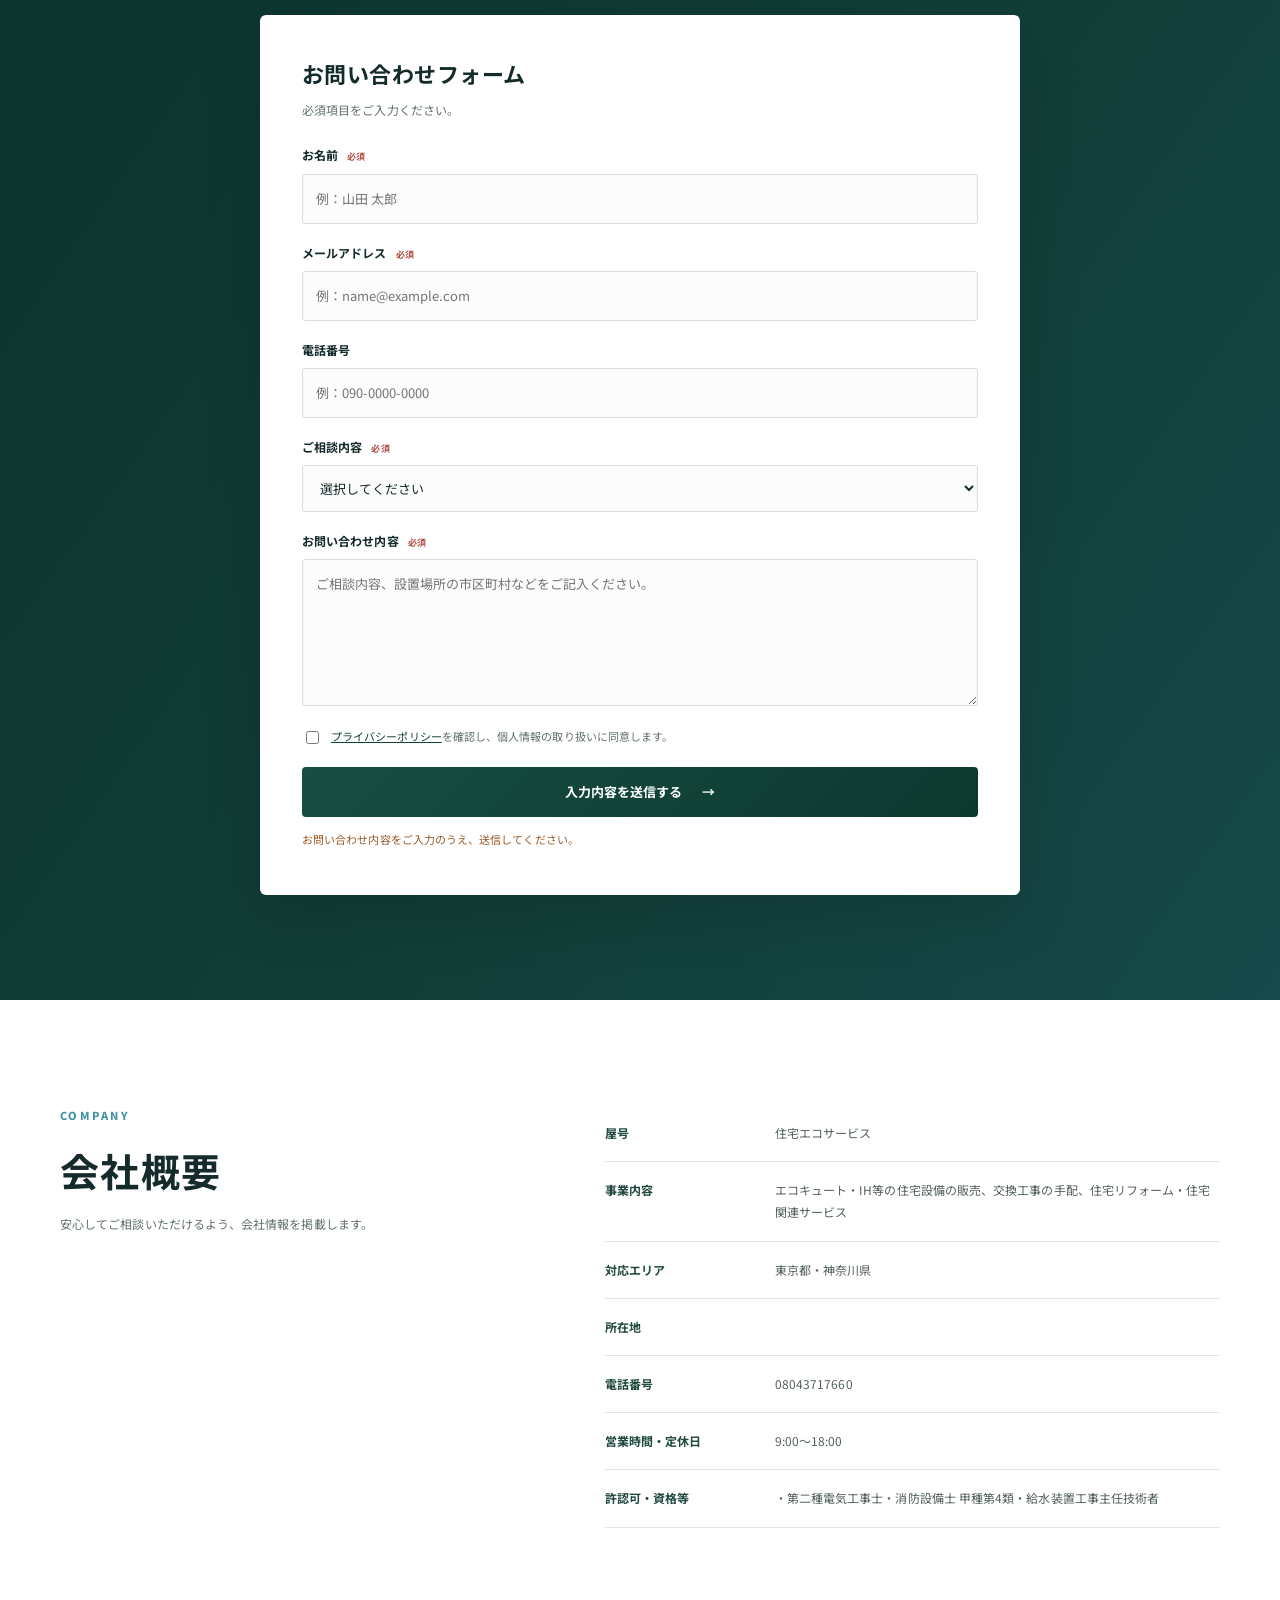
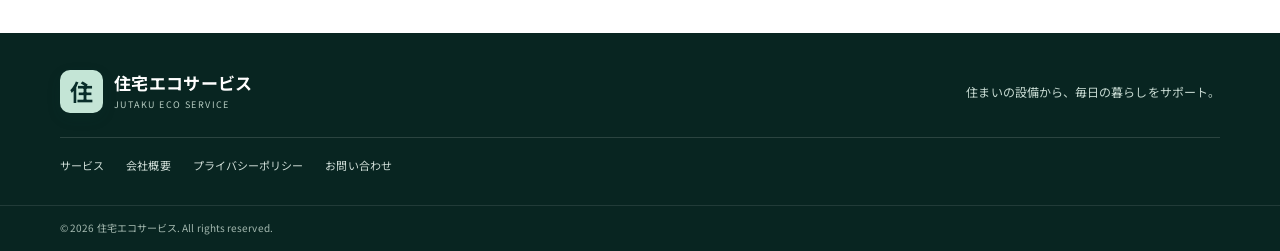
==== commit cf7497a2: "Update index.html" ====
--- a/index.html
+++ b/index.html
@@ -232,7 +232,7 @@
         <div><p class="eyebrow">COMPANY</p><h2>会社概要</h2><p>安心してご相談いただけるよう、会社情報を掲載します。</p></div>
         <dl class="company-table">
           <div><dt>屋号</dt><dd>住宅エコサービス</dd></div>
-          <div><dt>事業内容</dt><dd>エコキュート・IHの販売、交換工事、リフォーム、住宅関連サービス</dd></div>
+          <div><dt>事業内容</dt><dd>エコキュート・IH等の住宅設備の販売、交換工事の手配、住宅リフォーム・住宅関連サービス</dd></div>
           <div><dt>対応エリア</dt><dd>東京都・神奈川県</dd></div>
           <div><dt>所在地</dt><dd data-company="address"></dd></div>
           <div><dt>電話番号</dt><dd data-company="phone"></dd></div>
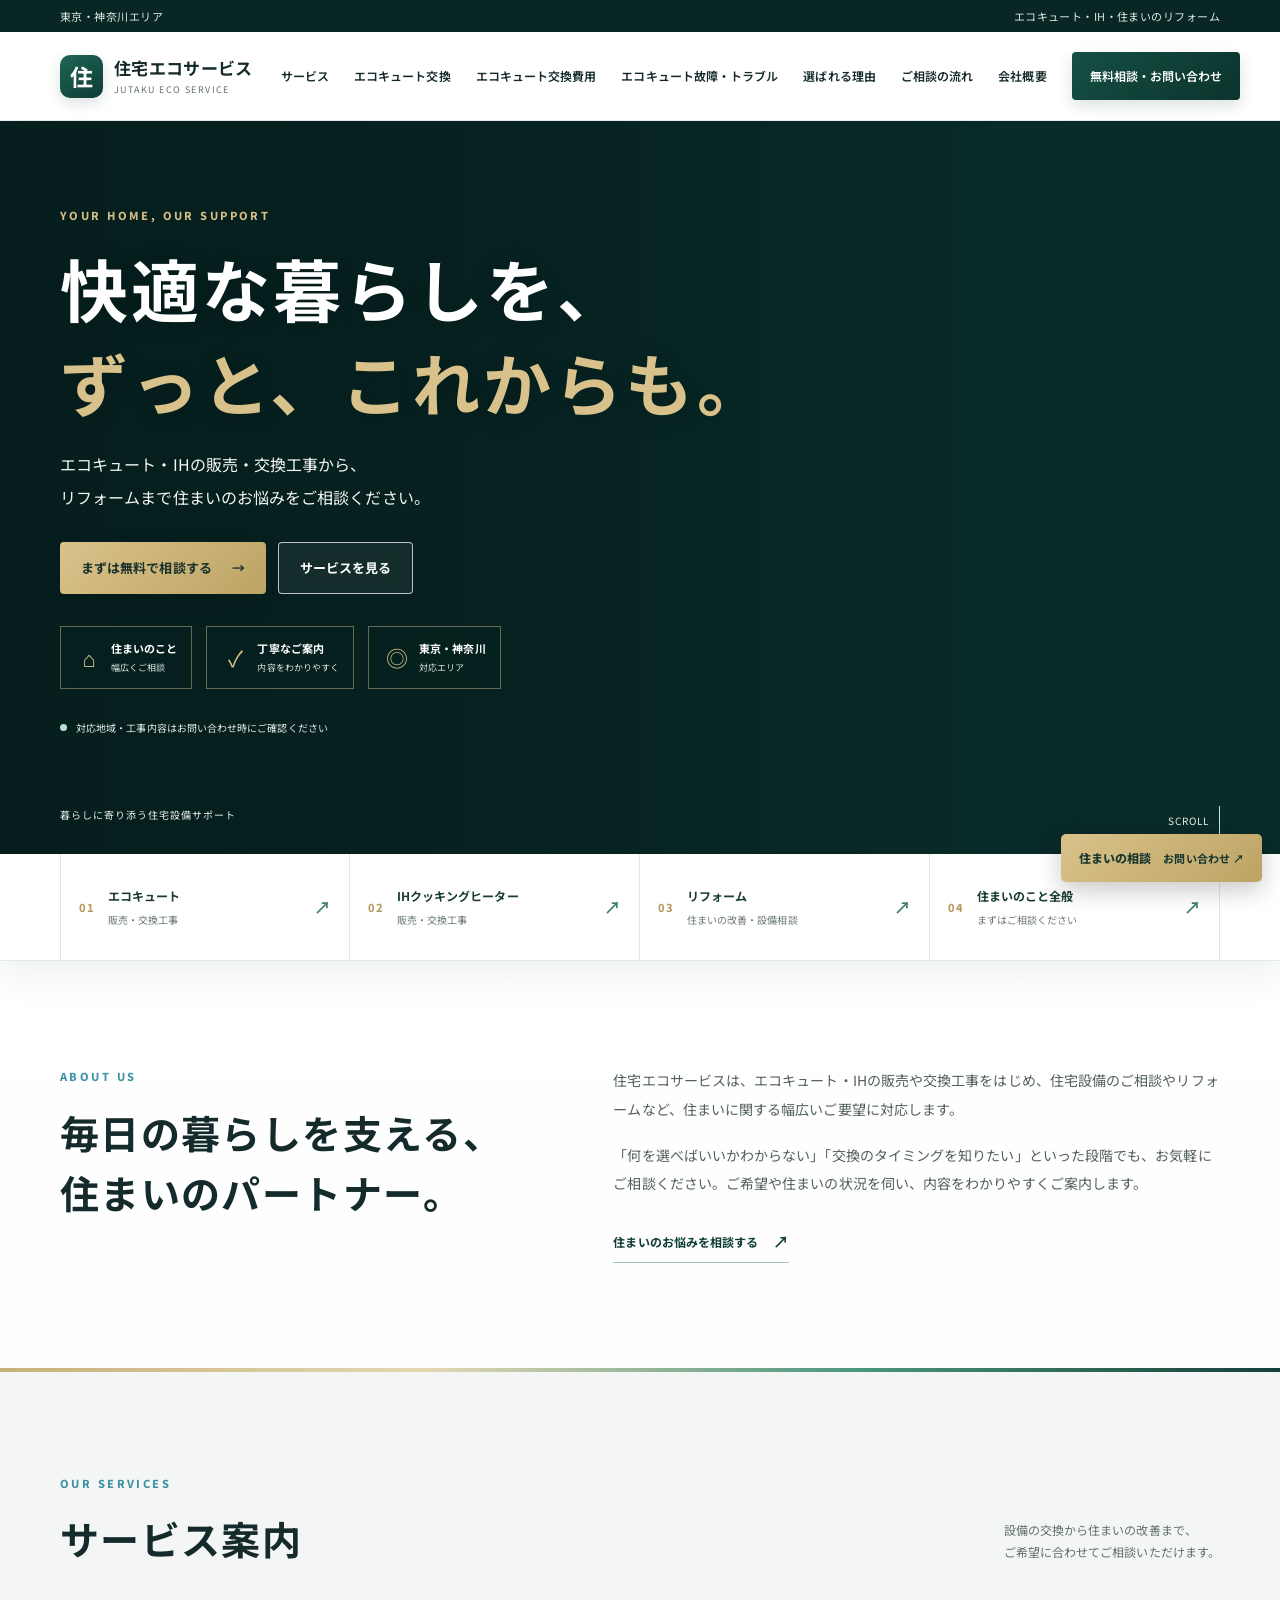
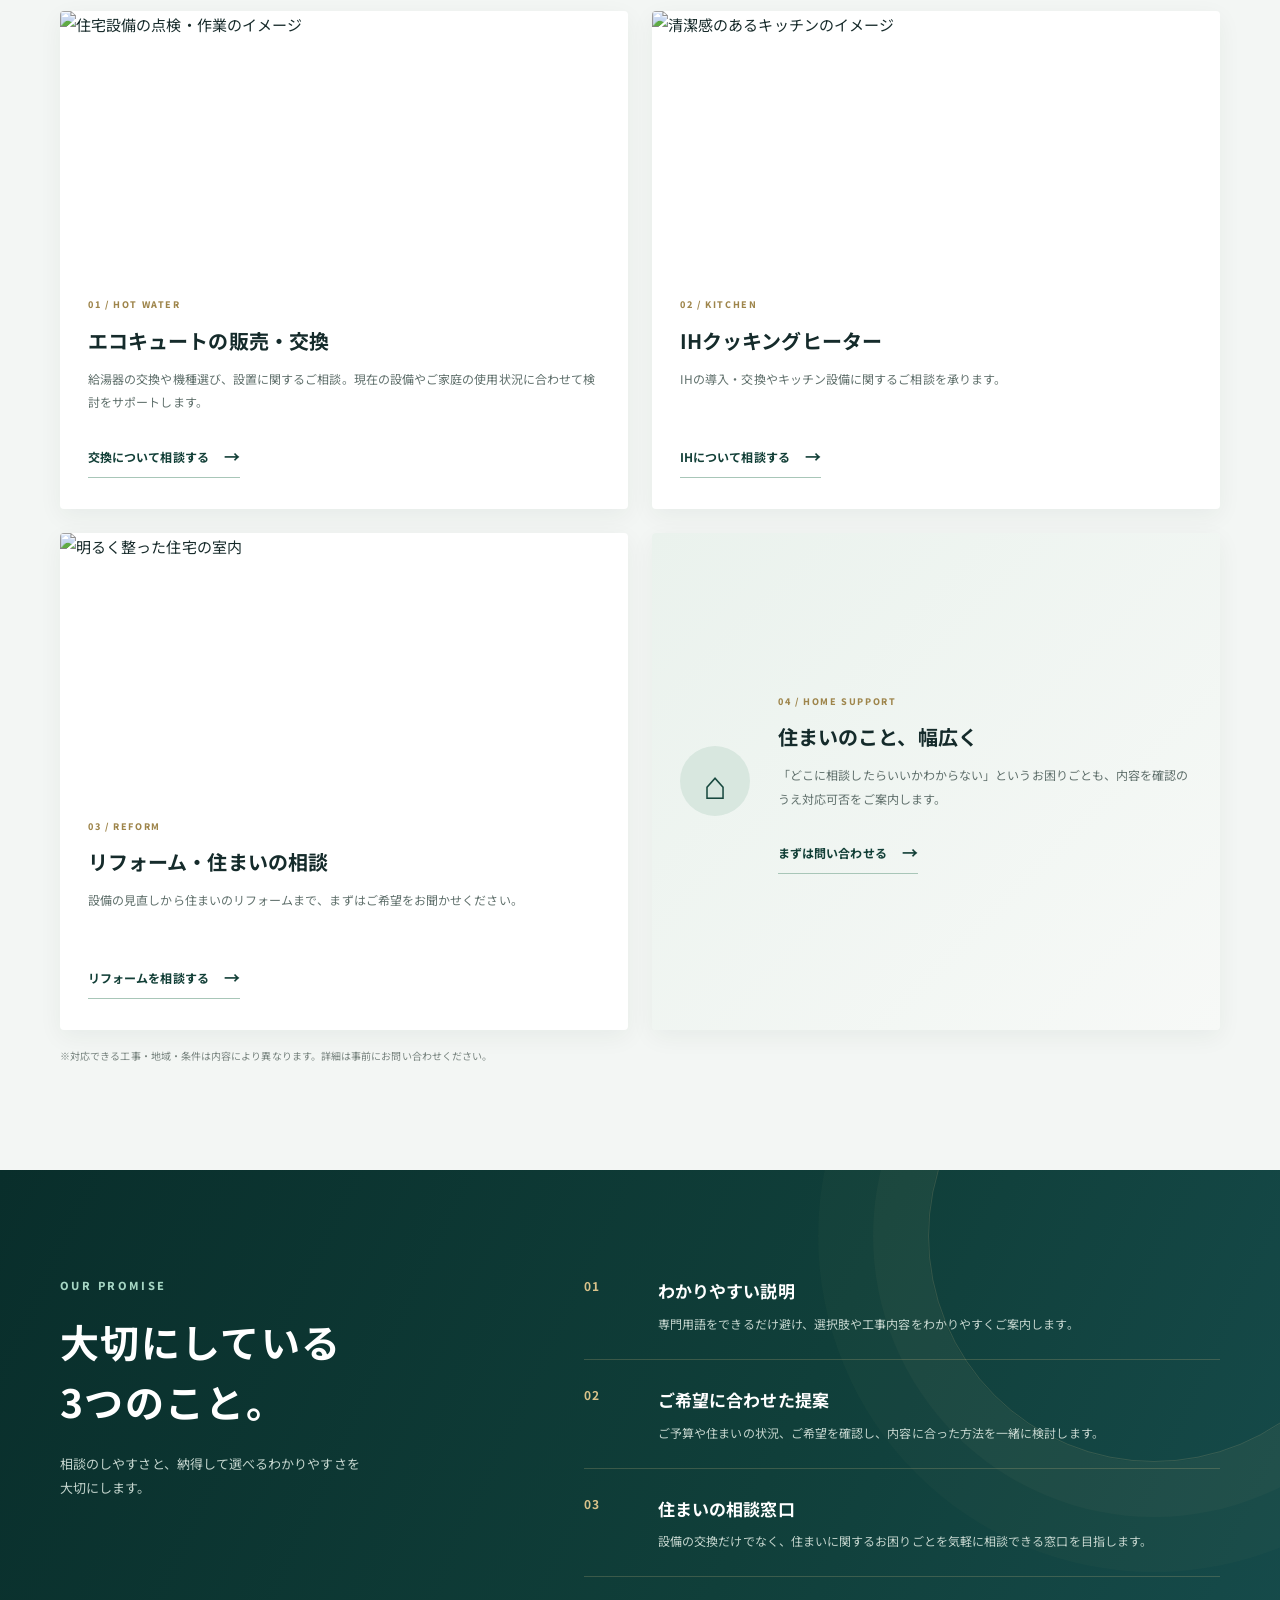
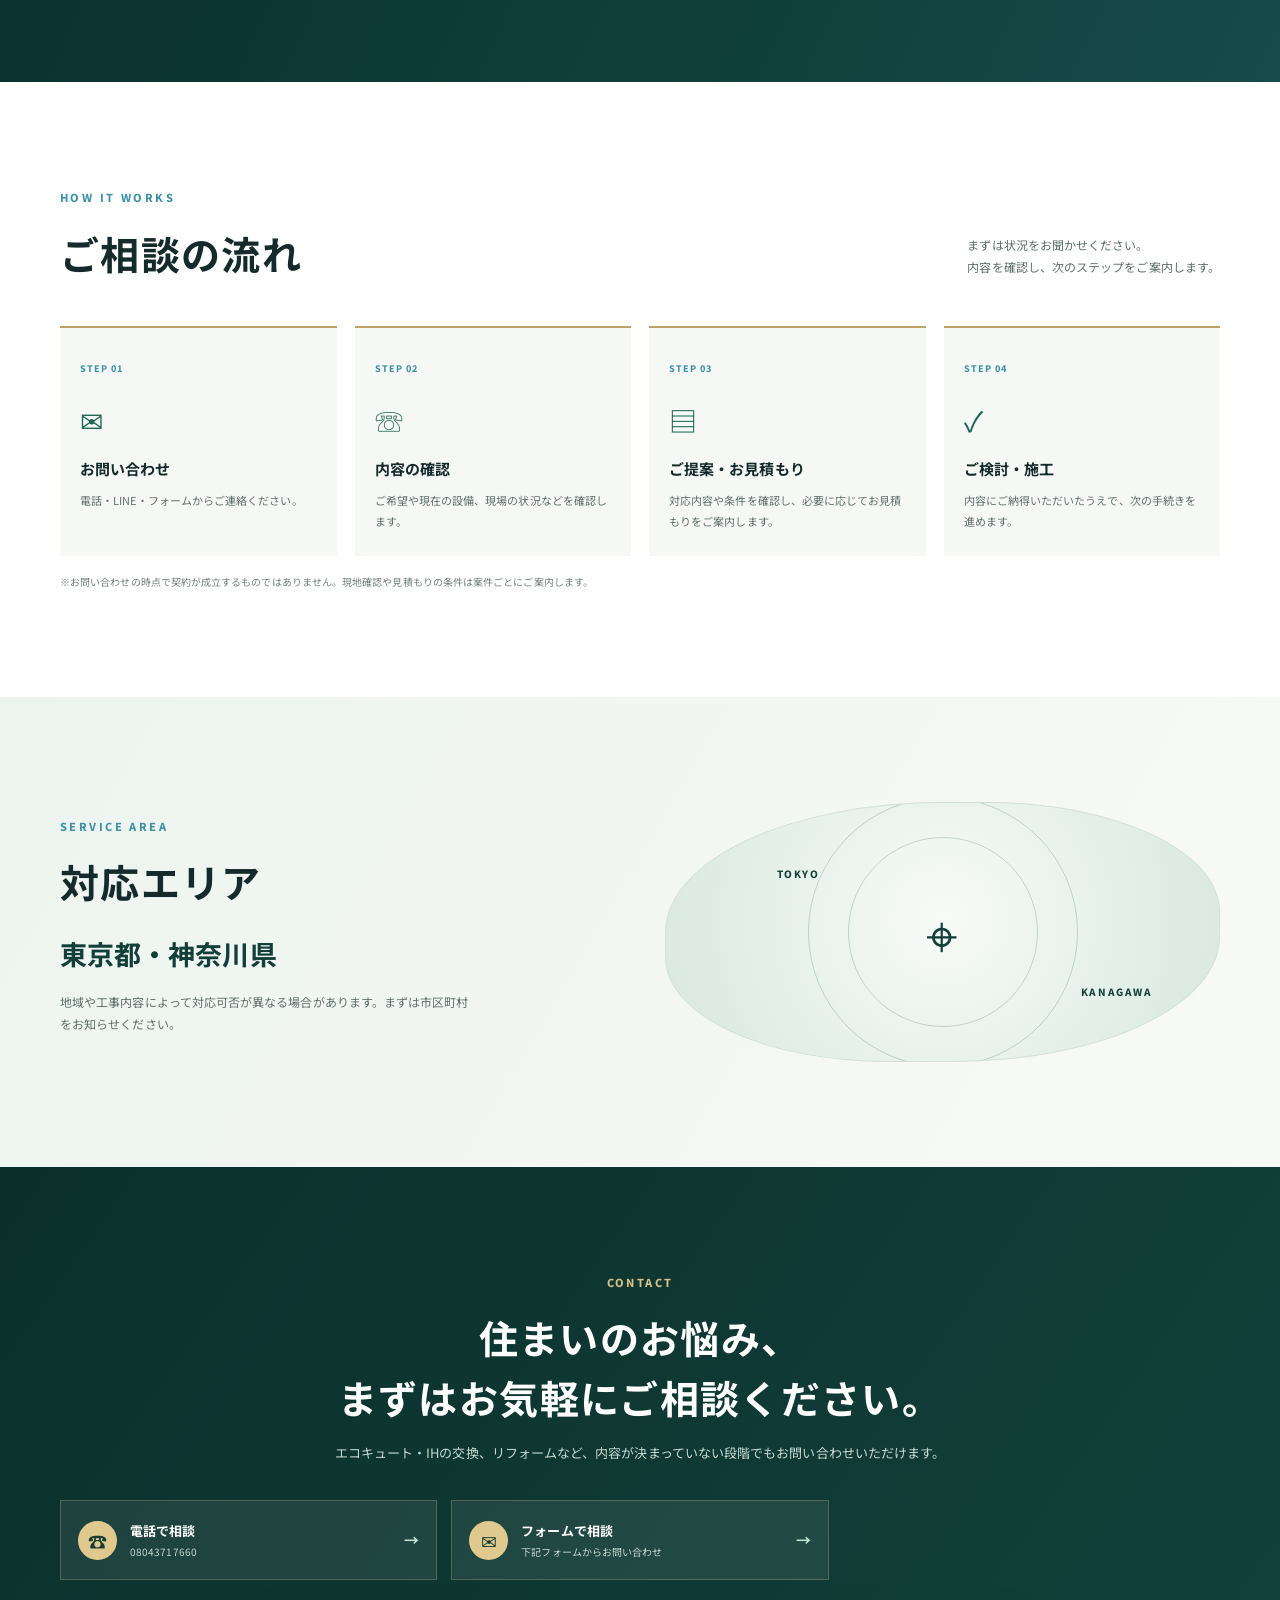
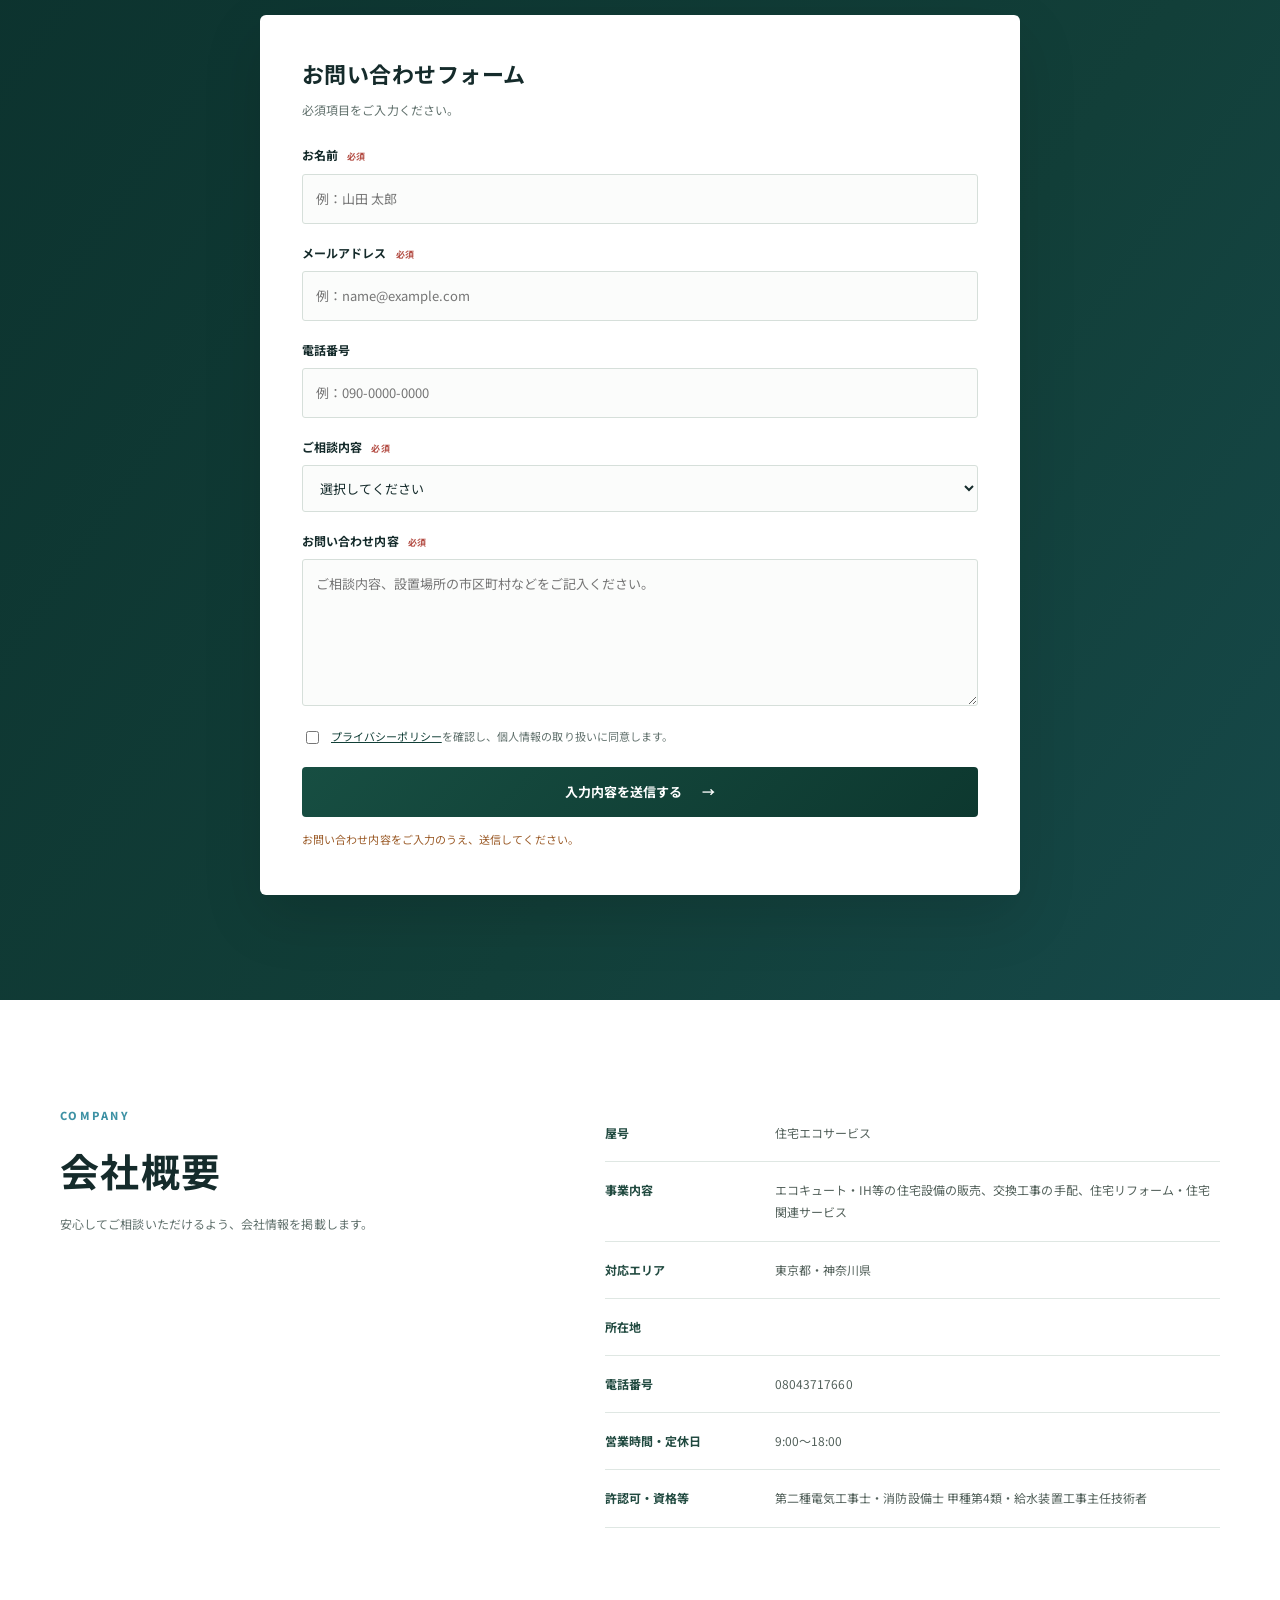
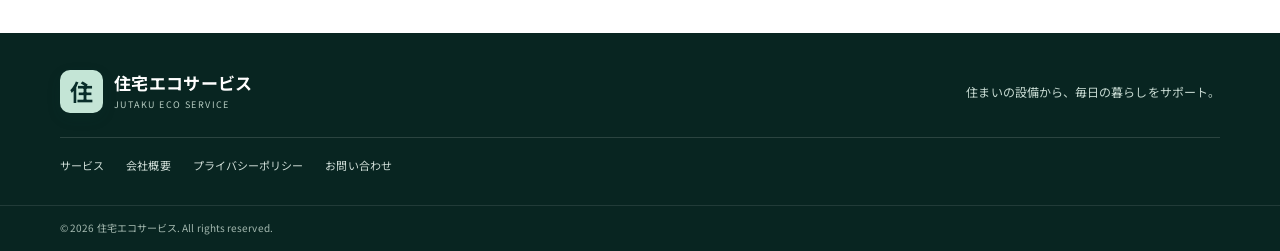
==== commit c5ffe673: "Update index.html" ====
--- a/index.html
+++ b/index.html
@@ -5,8 +5,8 @@
   <meta charset="utf-8">
   <meta name="viewport" content="width=device-width, initial-scale=1">
   <meta name="theme-color" content="#123e36">
-  <meta name="description" content="住宅エコサービスは、東京・神奈川エリアでエコキュート・IHの販売交換、住宅設備、リフォームなど住まいのお困りごとをサポートします。">
-  <title>住宅エコサービス｜住まいの設備・リフォーム</title>
+<meta name="description" content="東京・神奈川でエコキュート・IHの交換をご検討なら住宅エコサービスへ。住宅設備の交換やリフォームのご相談を承ります。お見積もり・お問い合わせはお気軽にご連絡ください。">
+<title>エコキュート・IH交換｜東京・神奈川の住宅設備相談｜住宅エコサービス</title>
   <link rel="stylesheet" href="style.css">
   <script src="config.js" defer></script>
   <script src="script.js" defer></script>
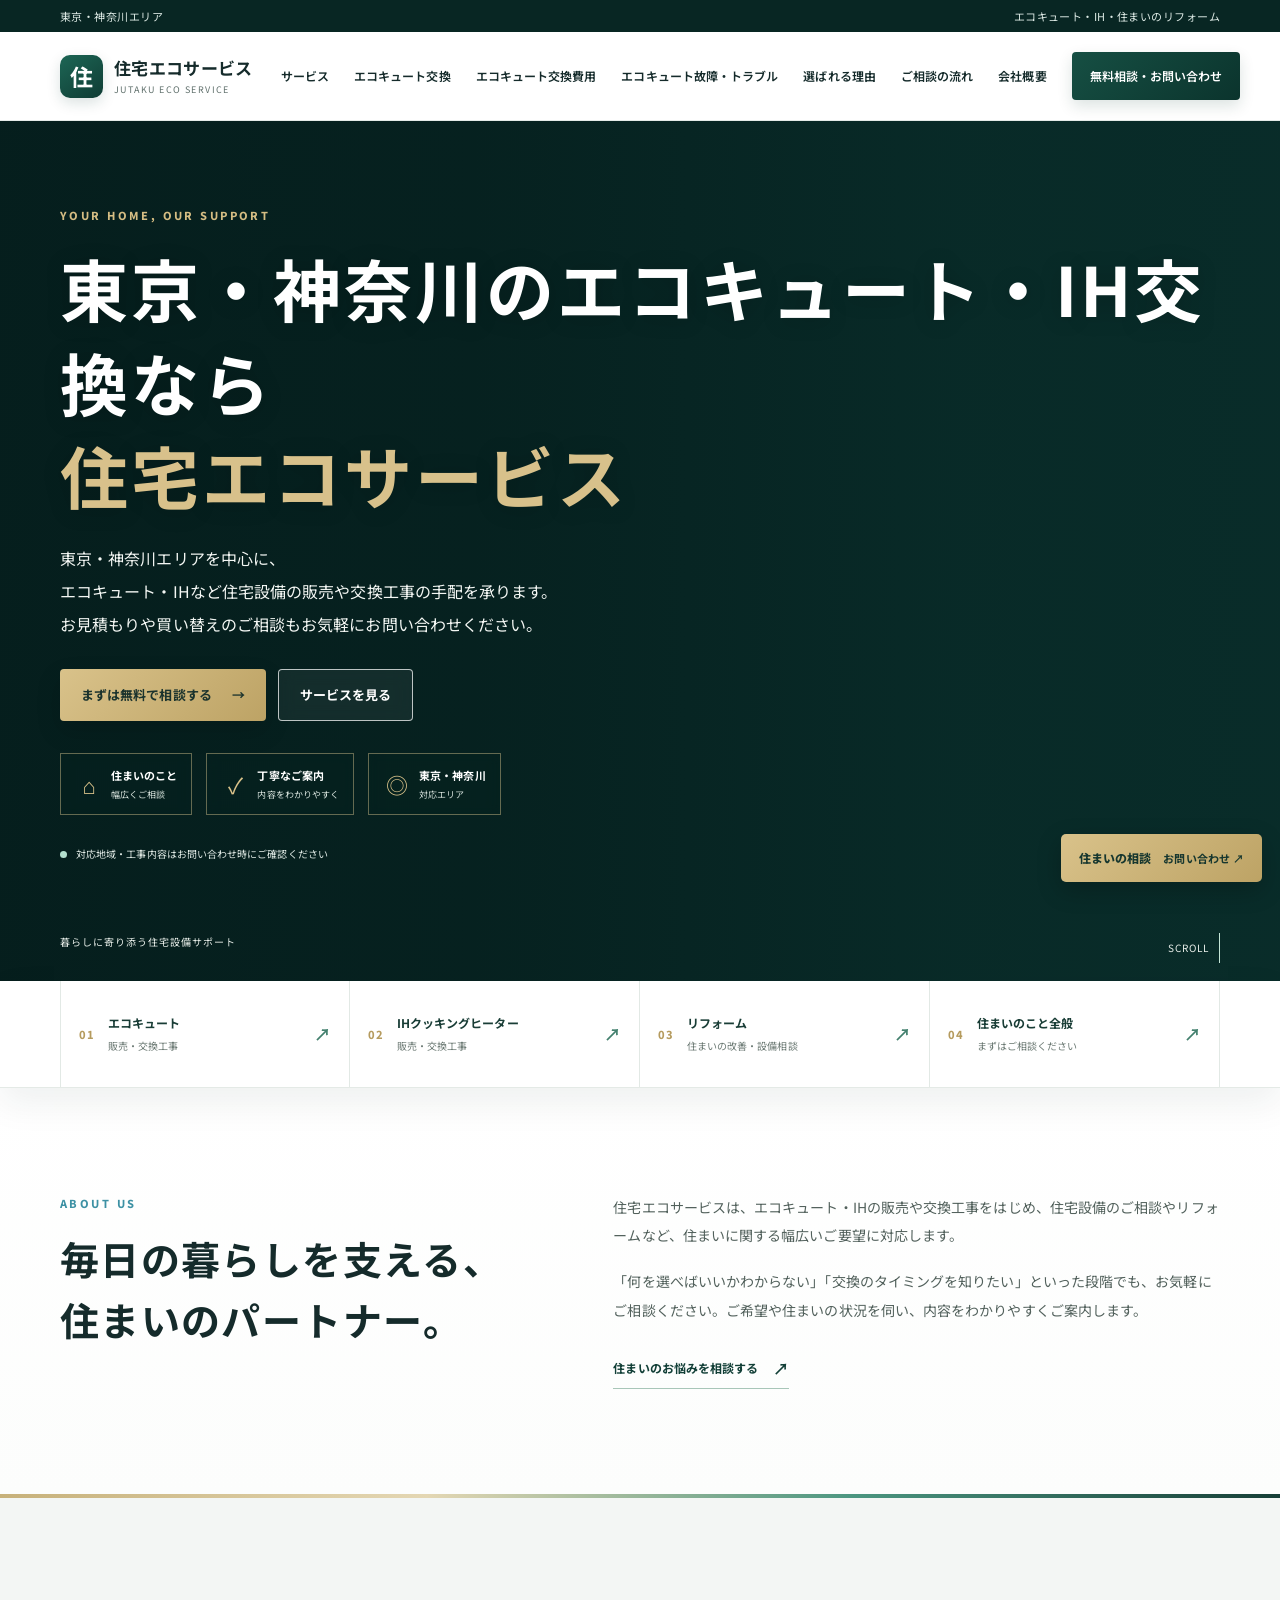
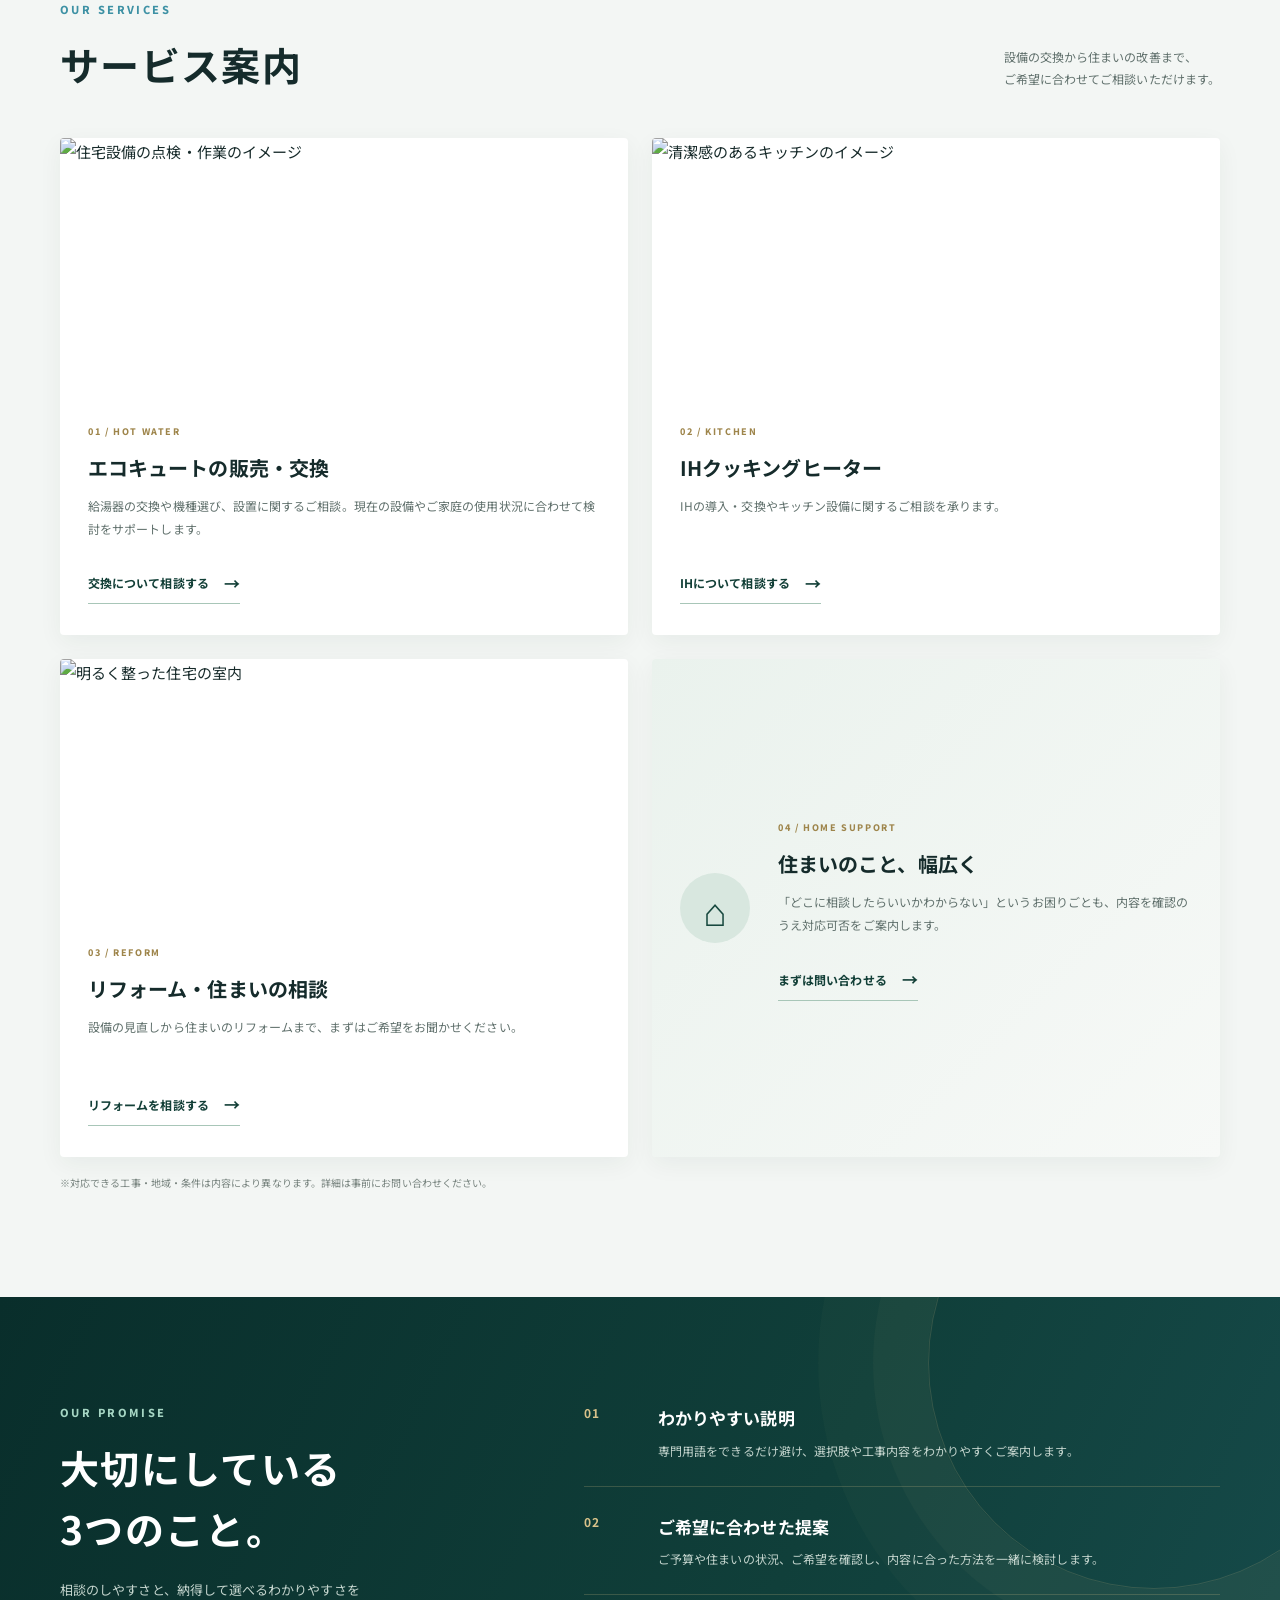
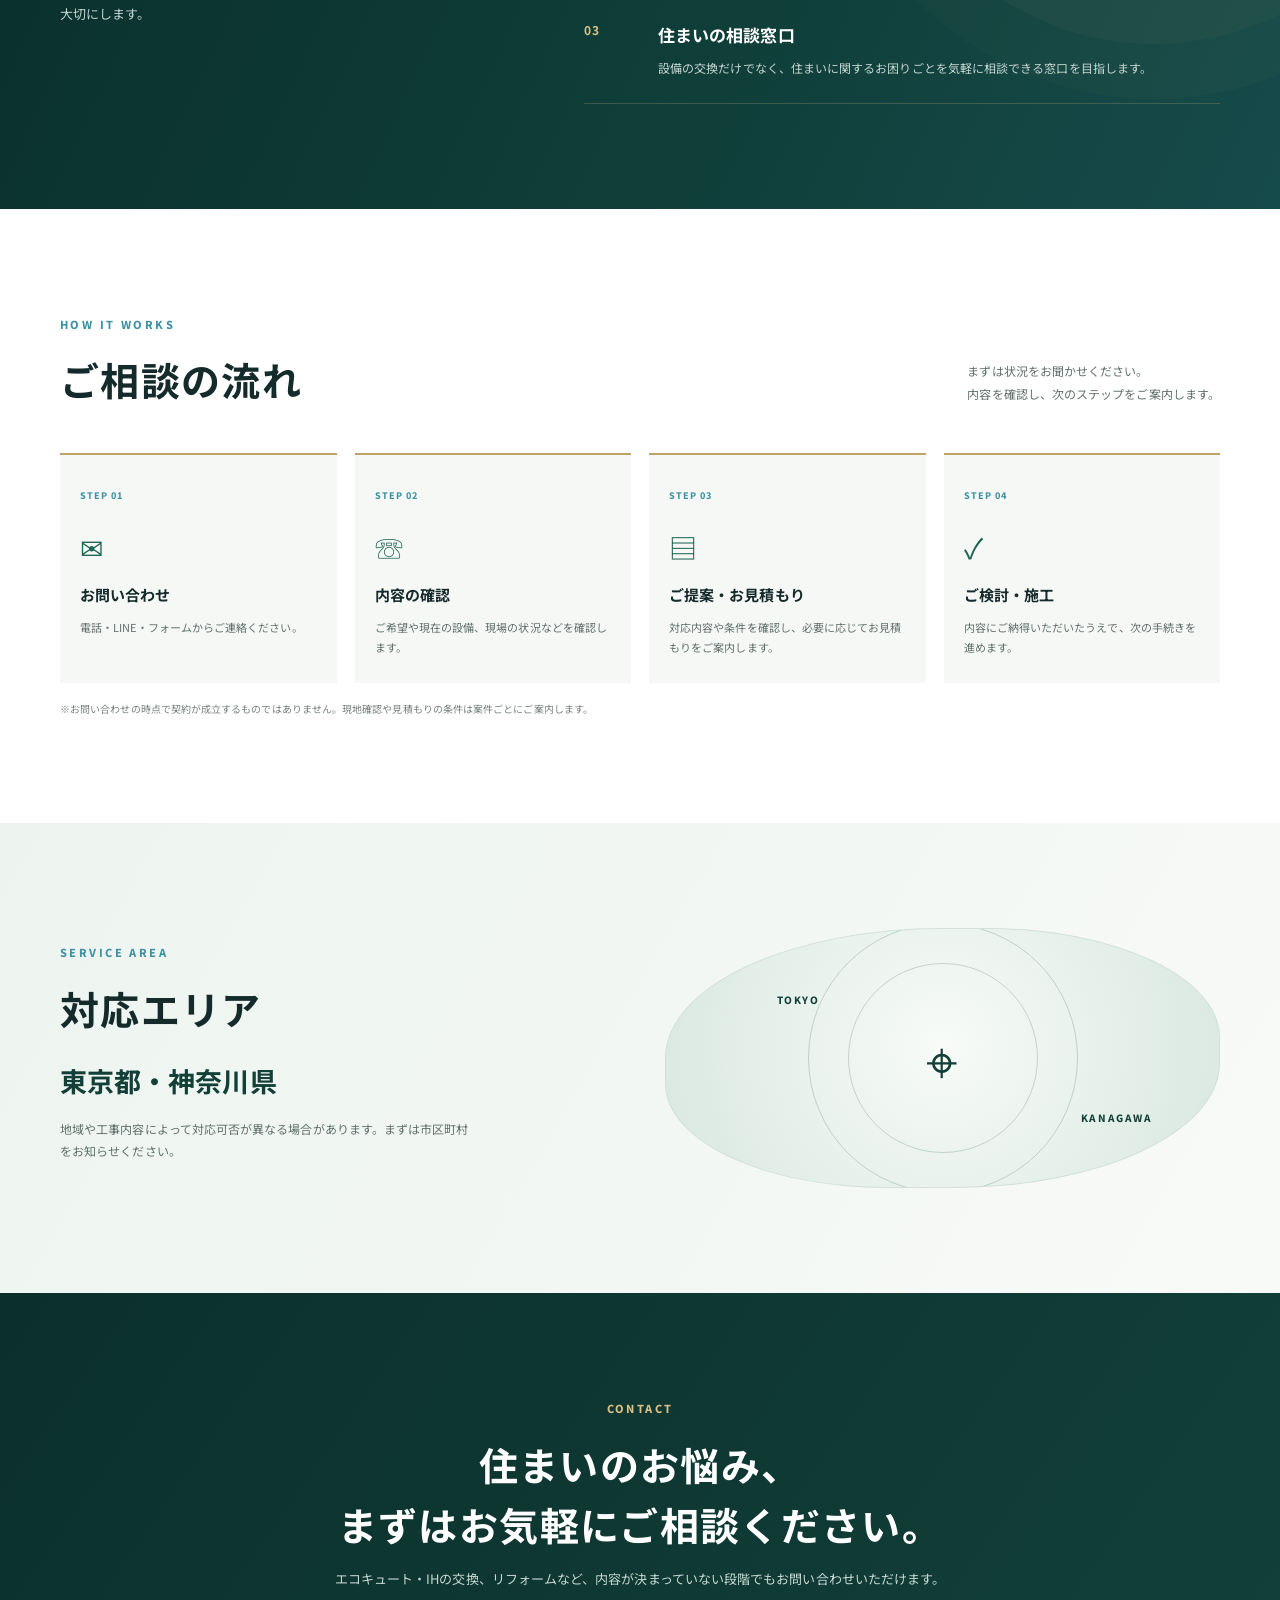
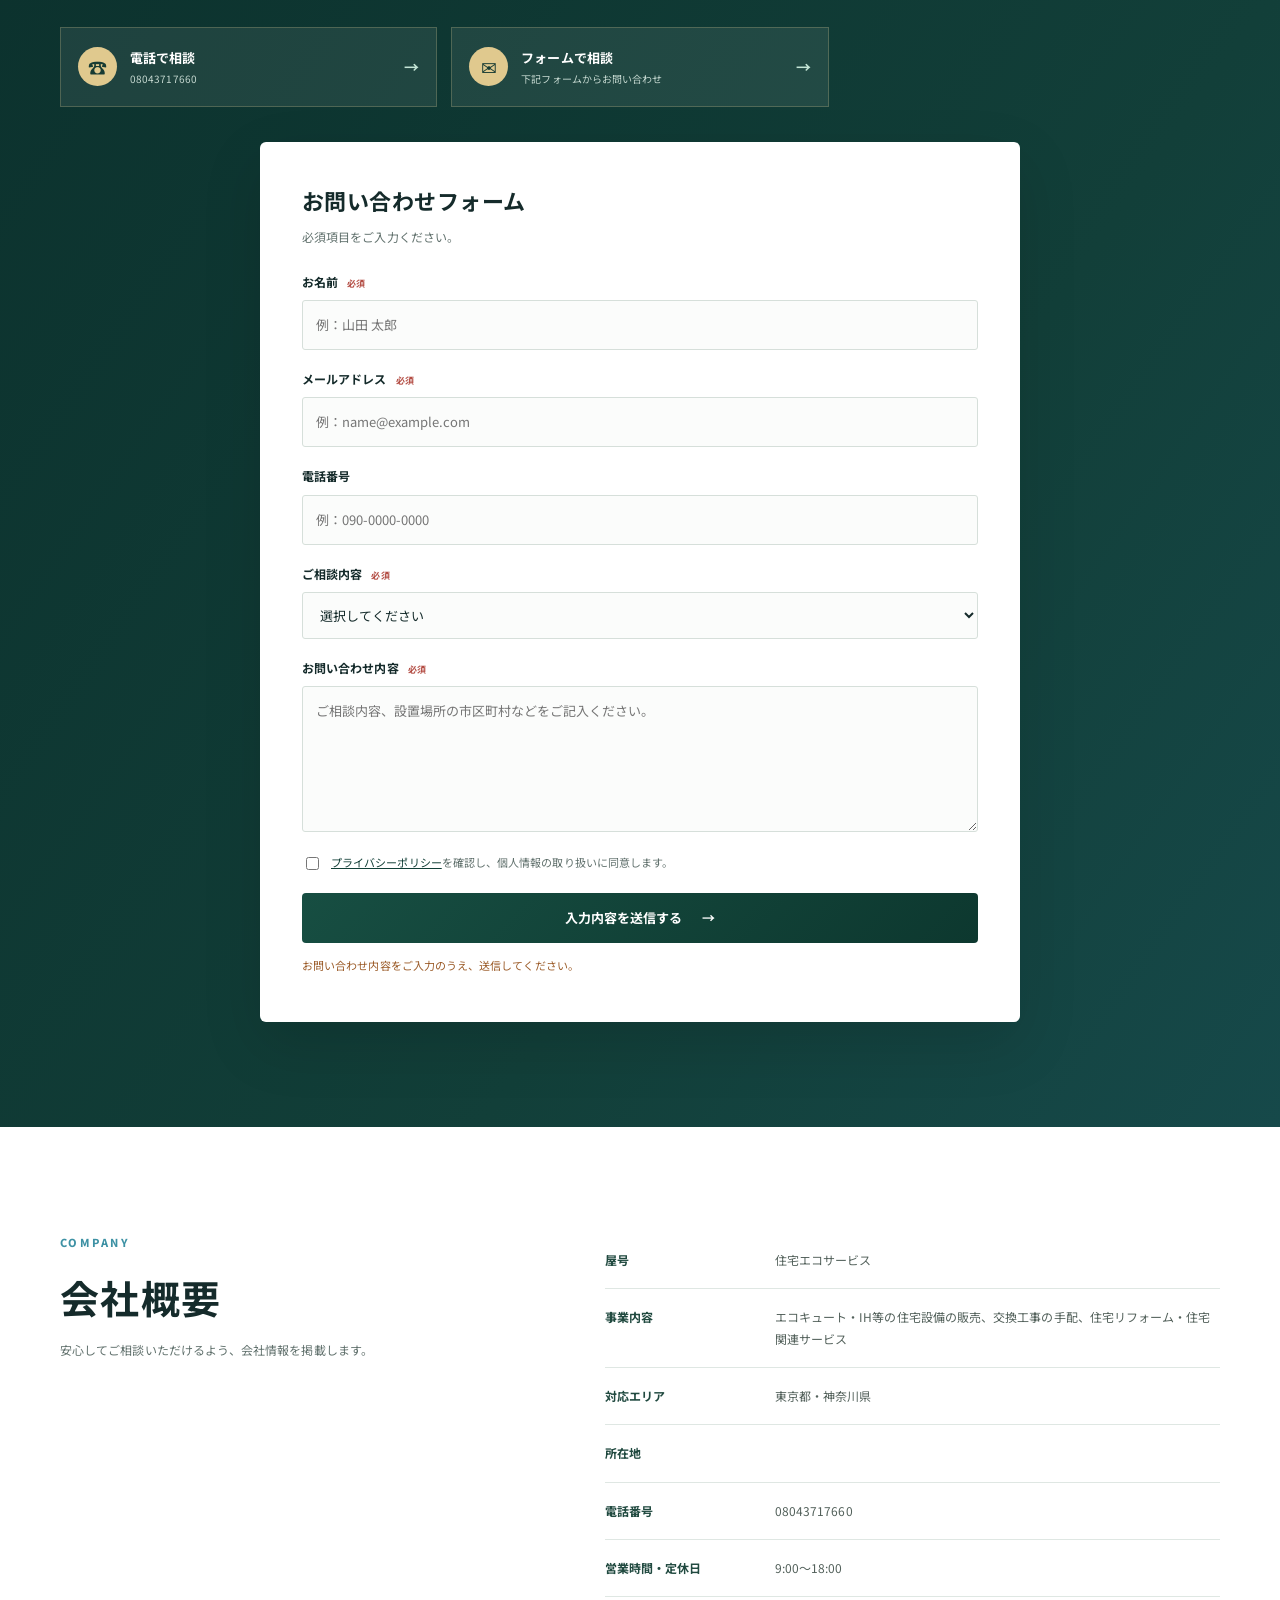
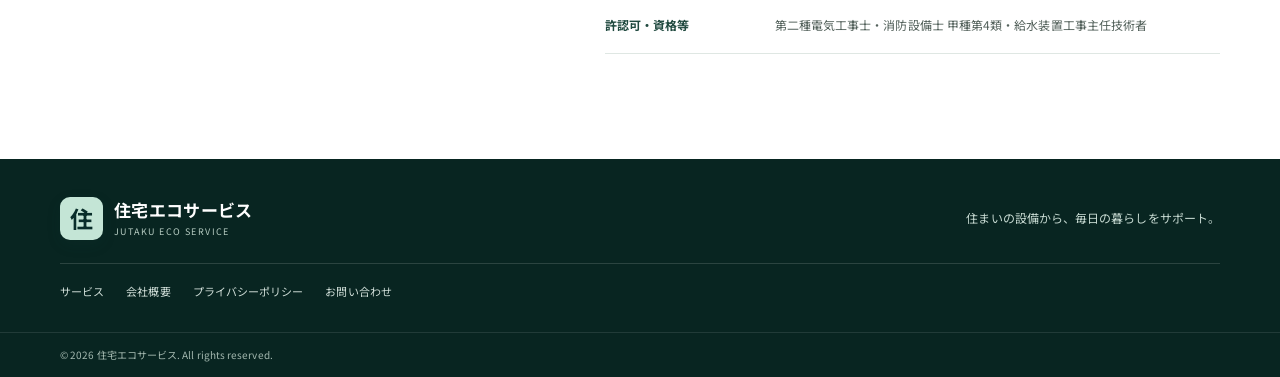
==== commit e53574ee: "Update index.html" ====
--- a/index.html
+++ b/index.html
@@ -48,8 +48,8 @@
       <div class="hero-shade"></div>
       <div class="container hero-content">
         <p class="eyebrow light">YOUR HOME, OUR SUPPORT</p>
-        <h1>快適な暮らしを、<br><span>ずっと、これからも。</span></h1>
-        <p class="hero-lead">エコキュート・IHの販売・交換工事から、<br>リフォームまで住まいのお悩みをご相談ください。</p>
+       <h1>東京・神奈川のエコキュート・IH交換なら<br><span>住宅エコサービス</span></h1>
+     <p class="hero-lead">東京・神奈川エリアを中心に、<br>エコキュート・IHなど住宅設備の販売や交換工事の手配を承ります。<br>お見積もりや買い替えのご相談もお気軽にお問い合わせください。</p>
         <div class="hero-actions">
           <a class="button button-primary" href="#contact">まずは無料で相談する <span aria-hidden="true">→</span></a>
           <a class="button button-ghost" href="#services">サービスを見る</a>
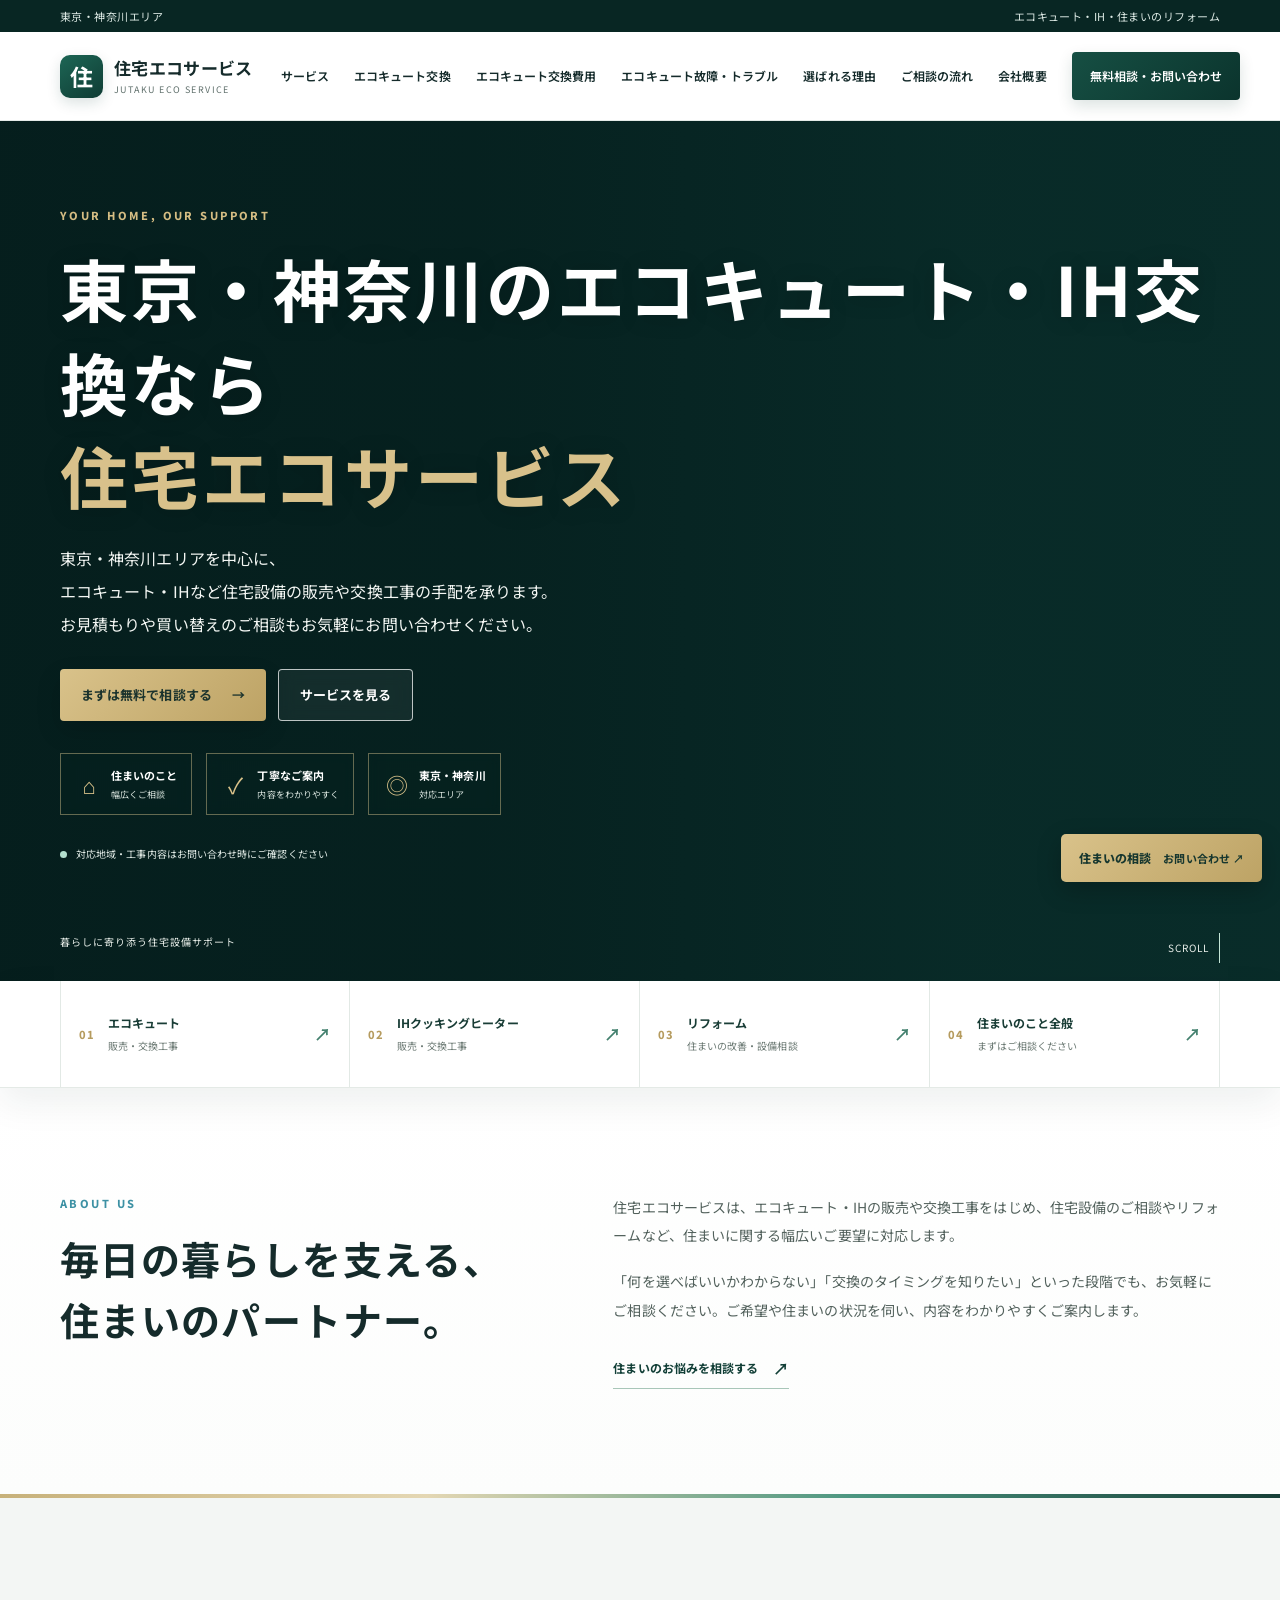
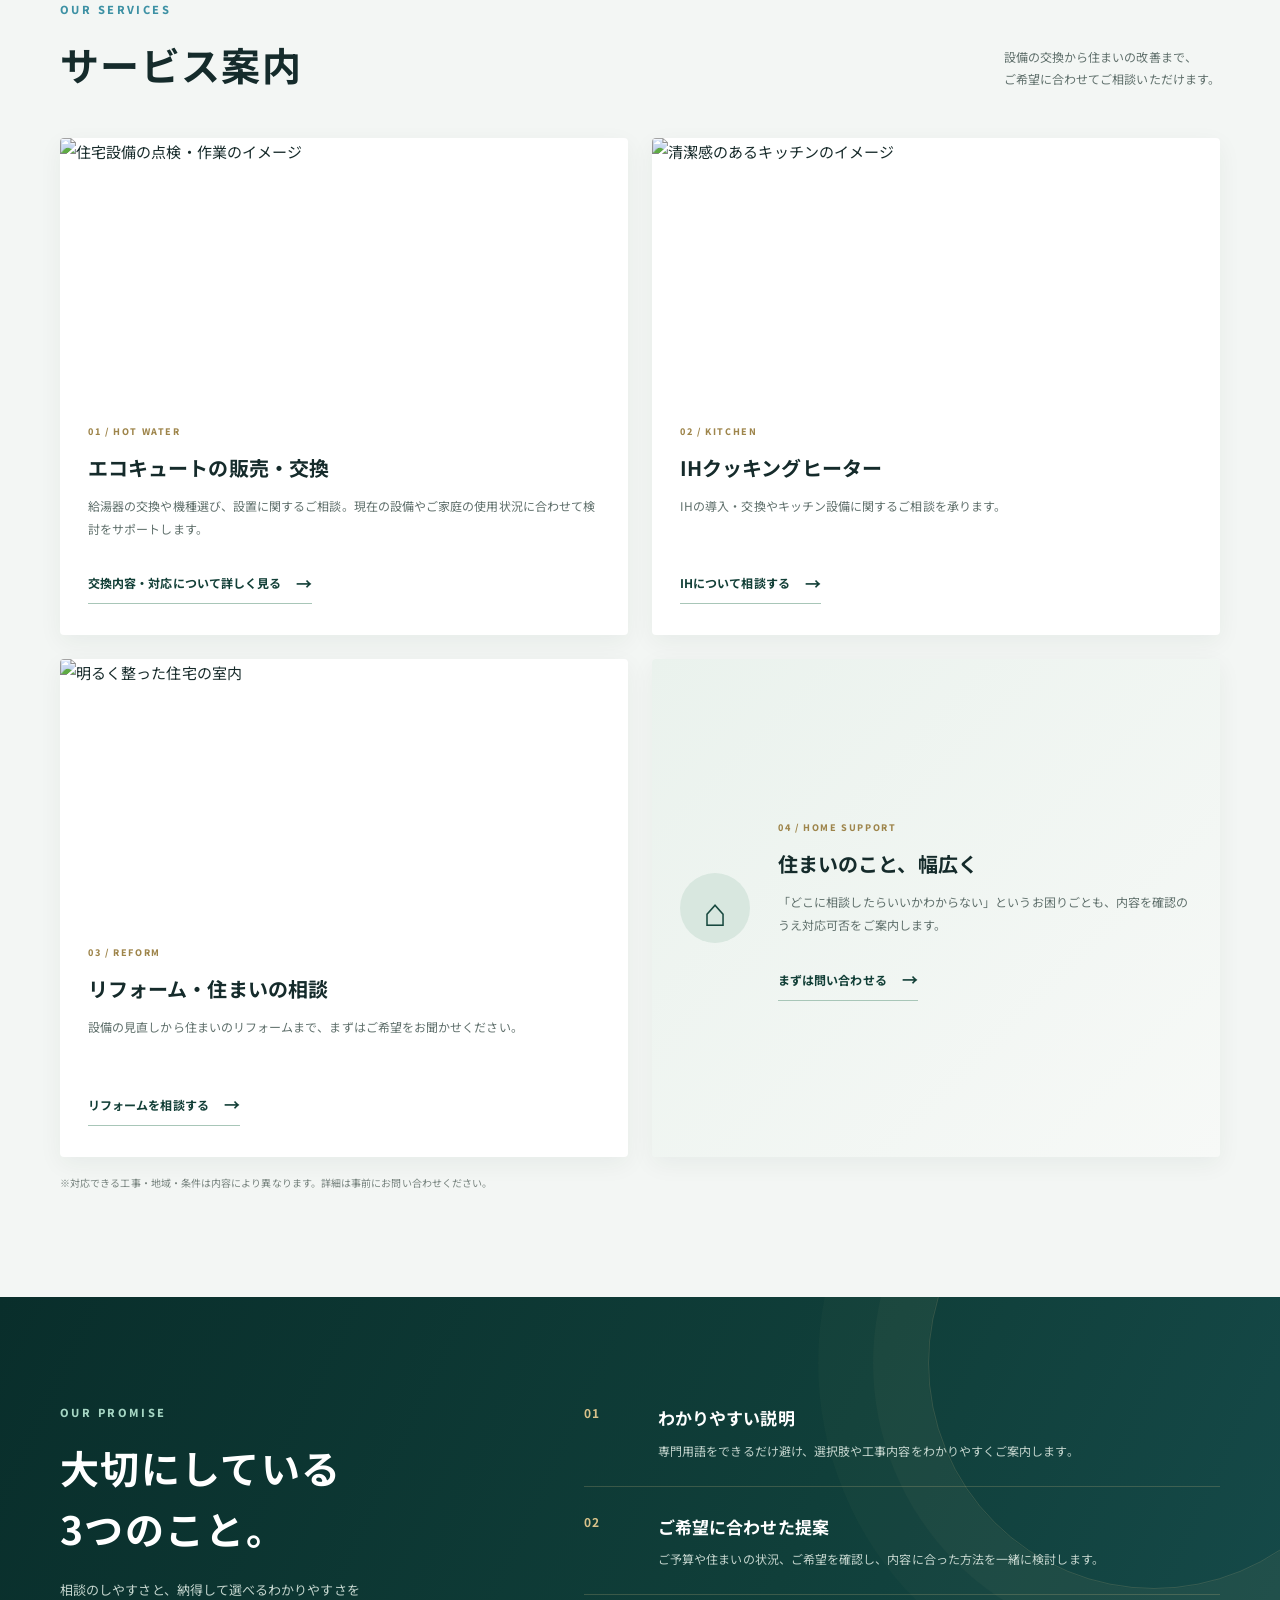
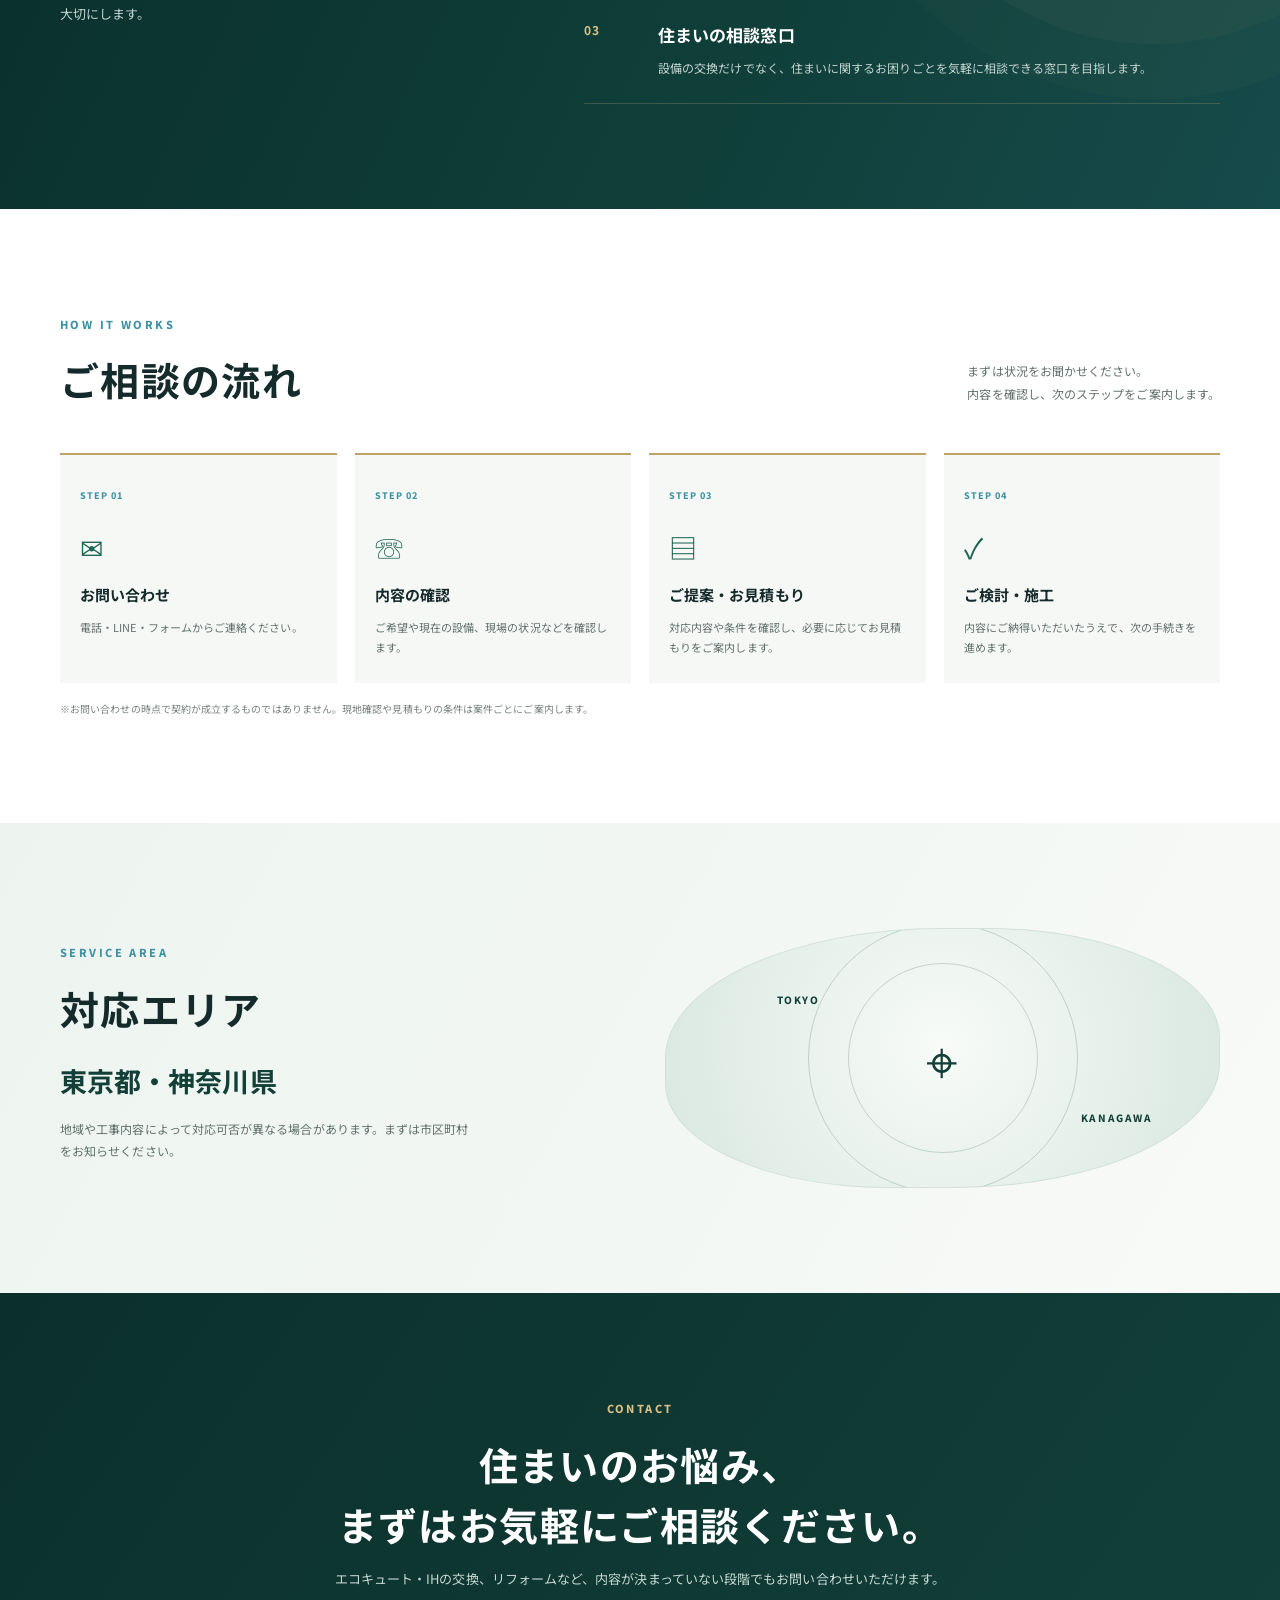
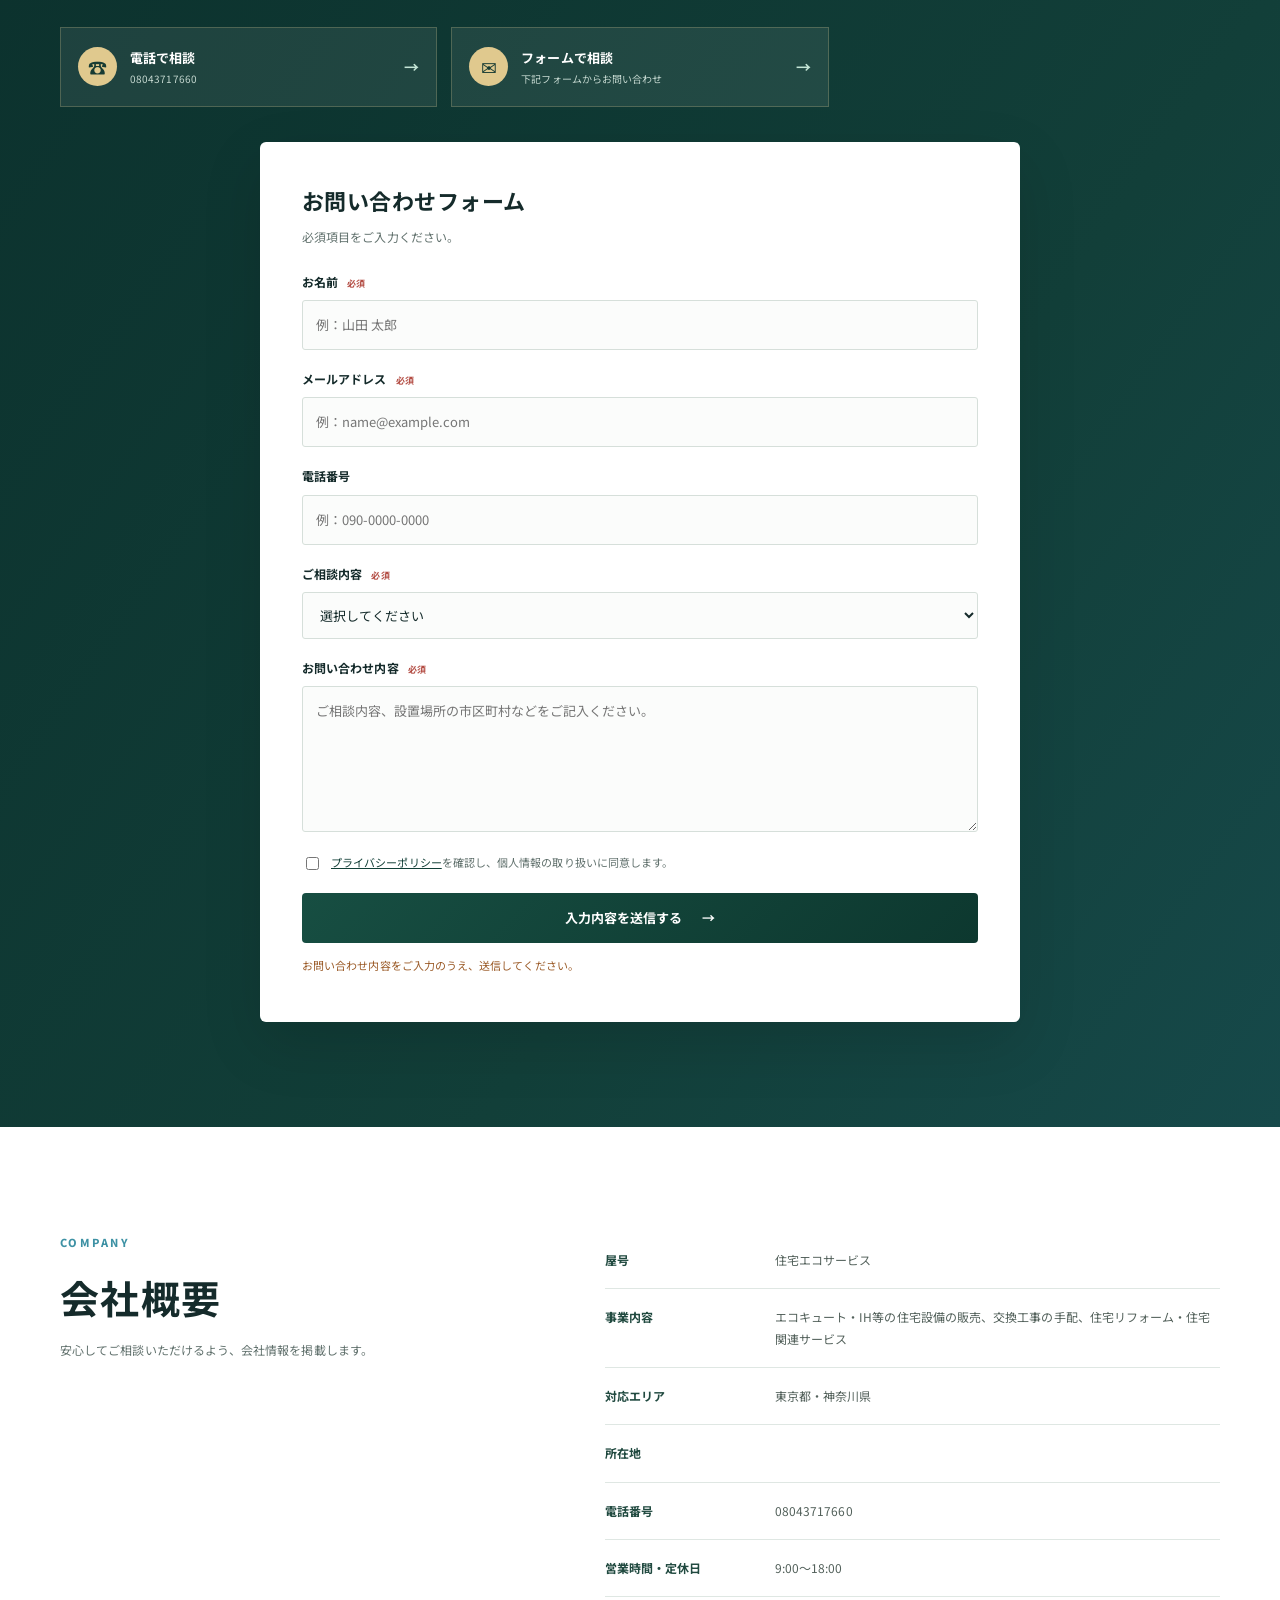
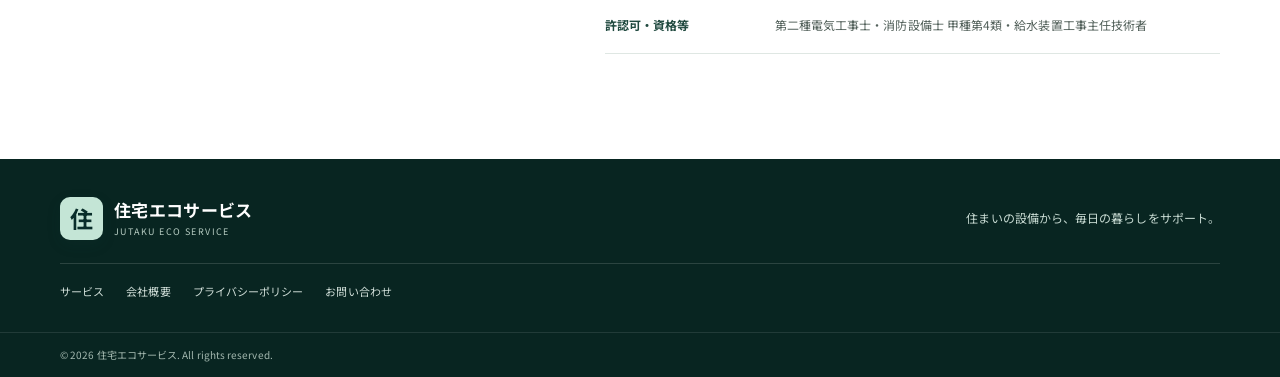
==== commit d400a2a3: "Update index.html" ====
--- a/index.html
+++ b/index.html
@@ -103,7 +103,7 @@
               <span class="service-number">01 / HOT WATER</span>
               <h3>エコキュートの販売・交換</h3>
               <p>給湯器の交換や機種選び、設置に関するご相談。現在の設備やご家庭の使用状況に合わせて検討をサポートします。</p>
-              <a href="#contact" class="text-link">交換について相談する <span aria-hidden="true">→</span></a>
+            <a href="ecocute.html" class="text-link">交換内容・対応について詳しく見る <span aria-hidden="true">→</span></a>
             </div>
           </article>
           <article class="service-card">
